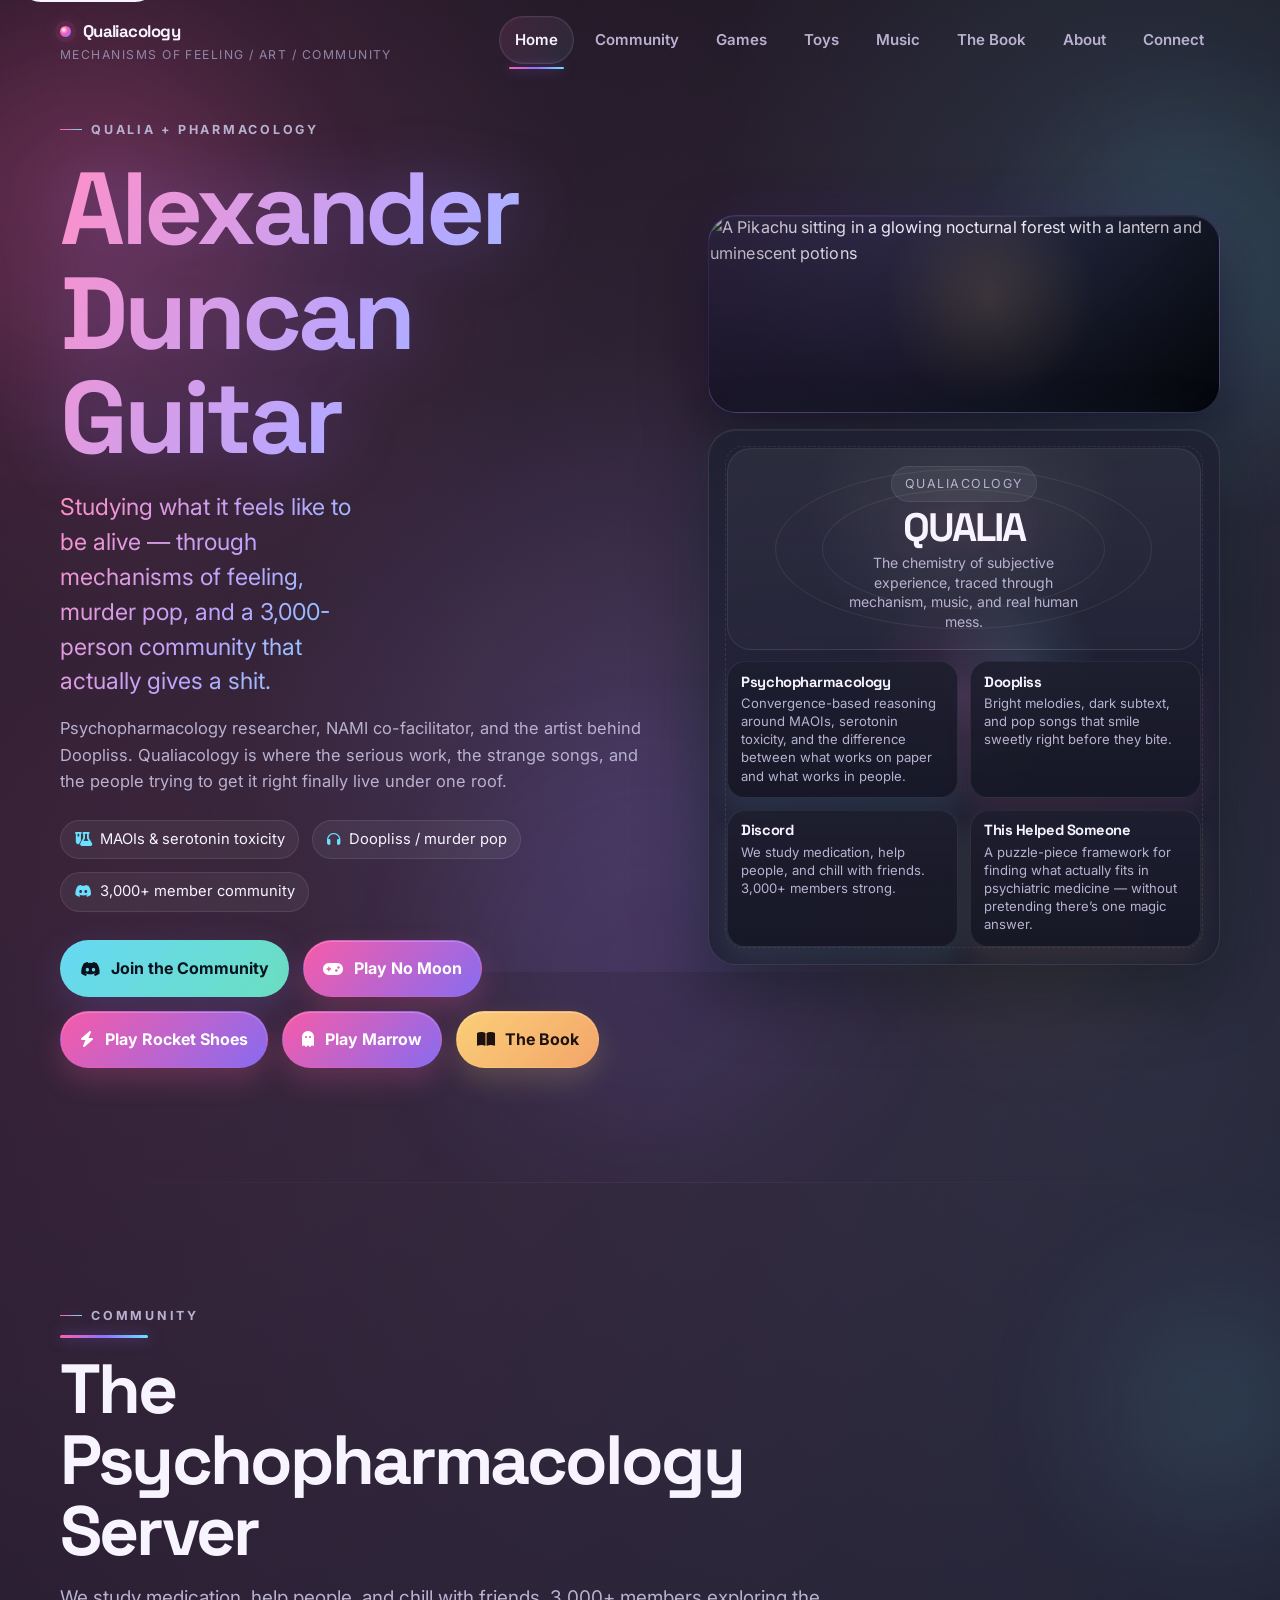
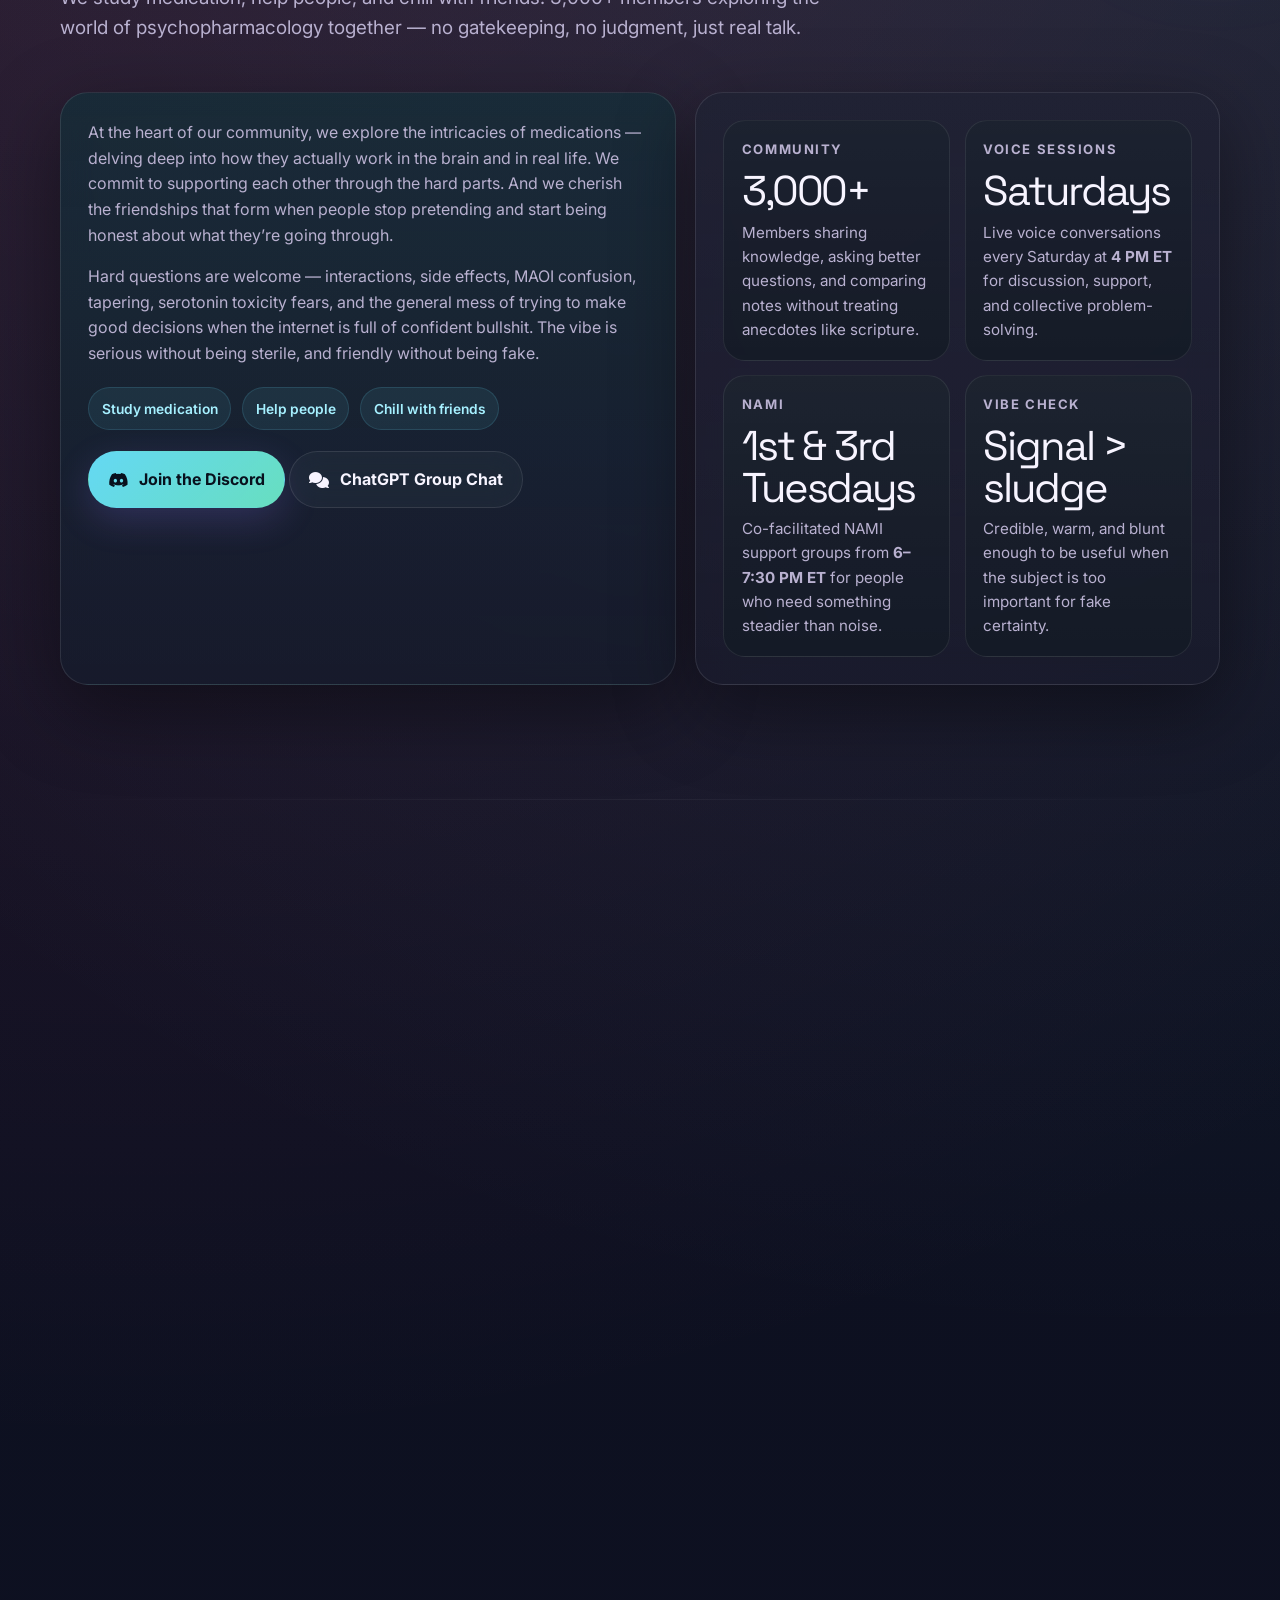
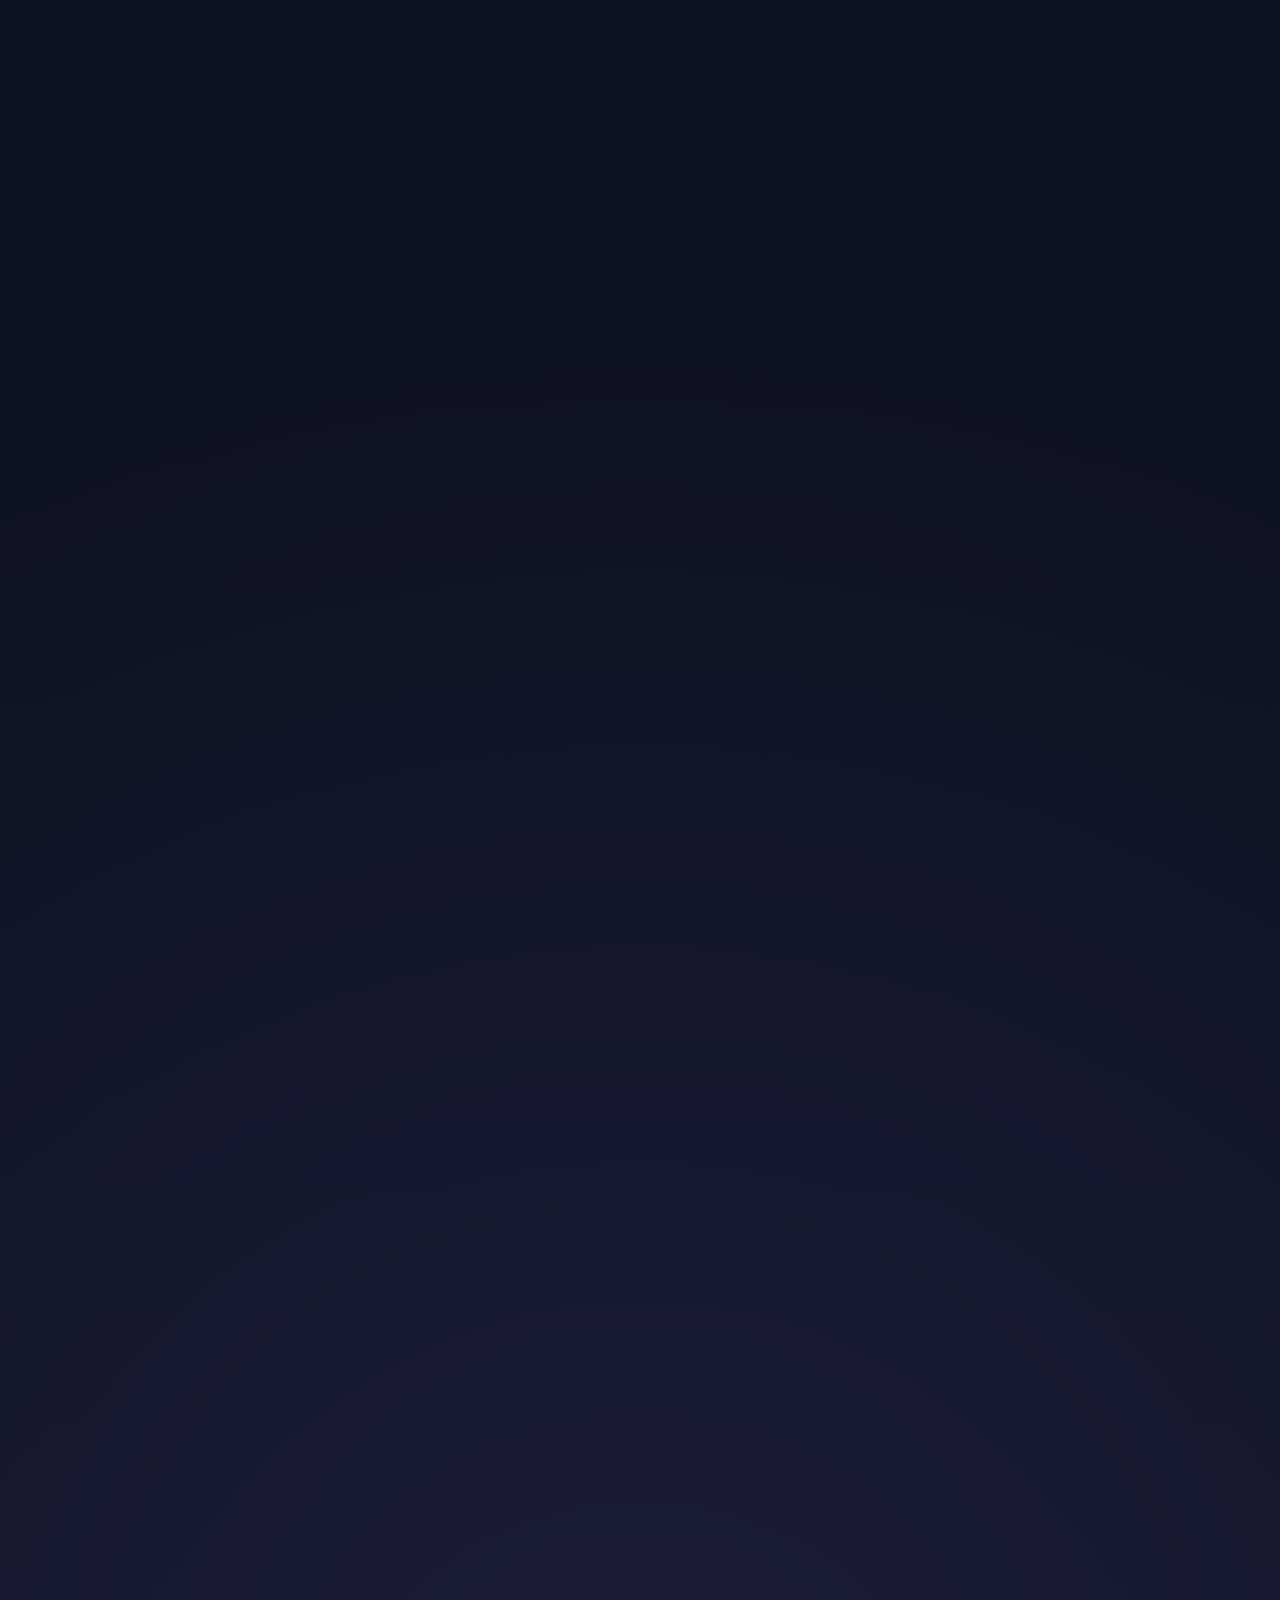
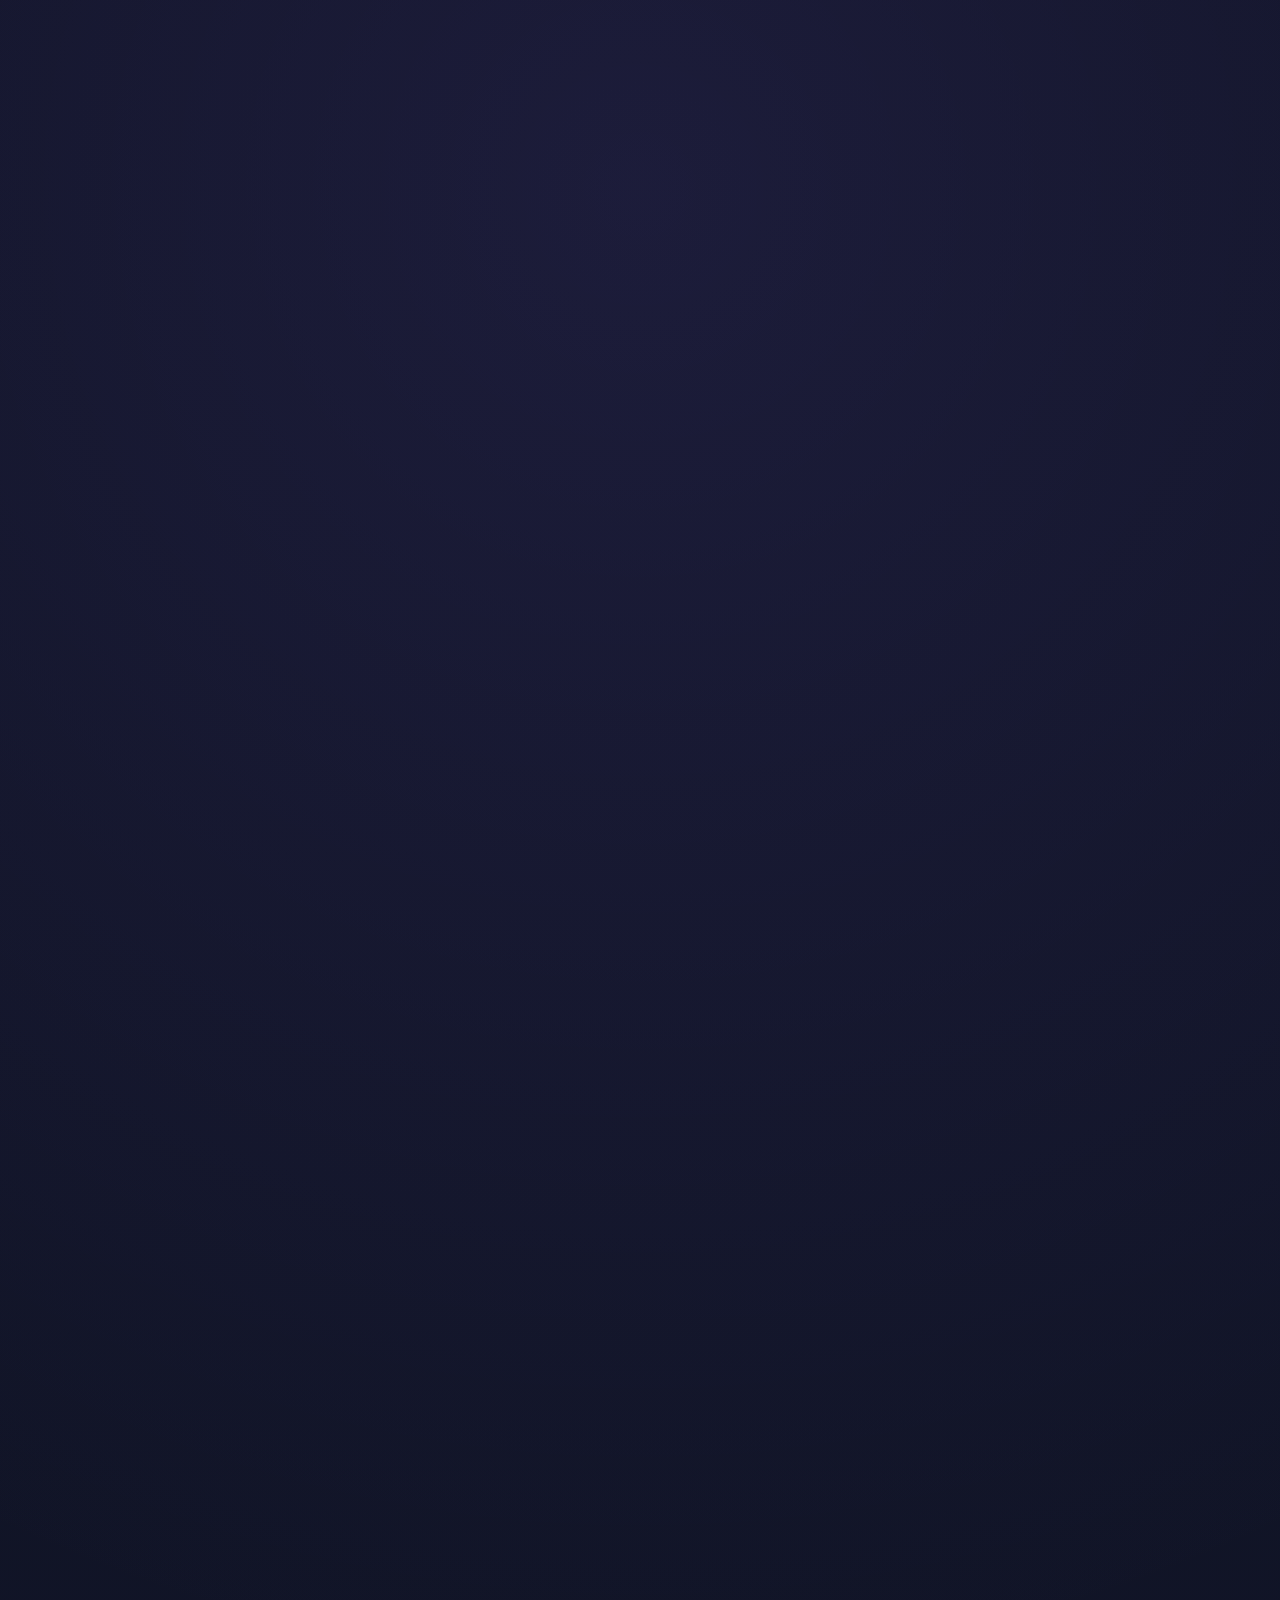
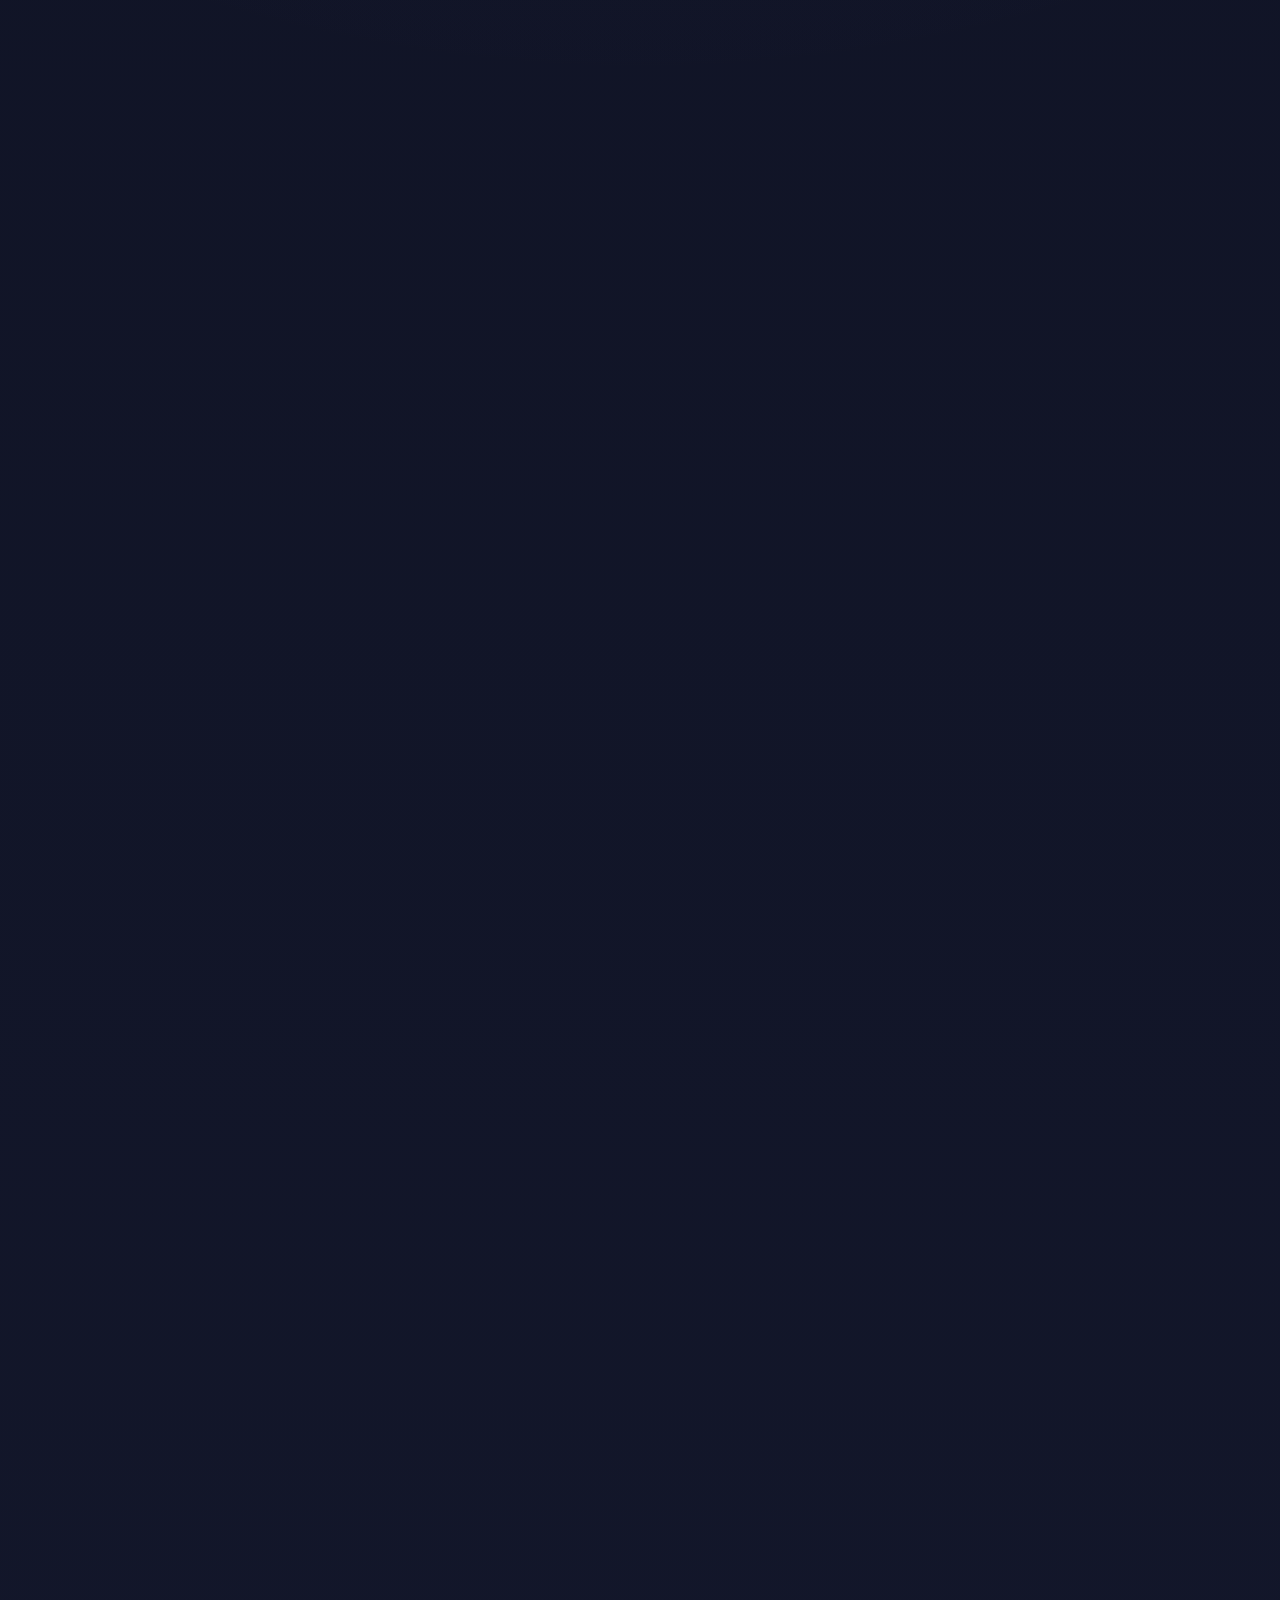
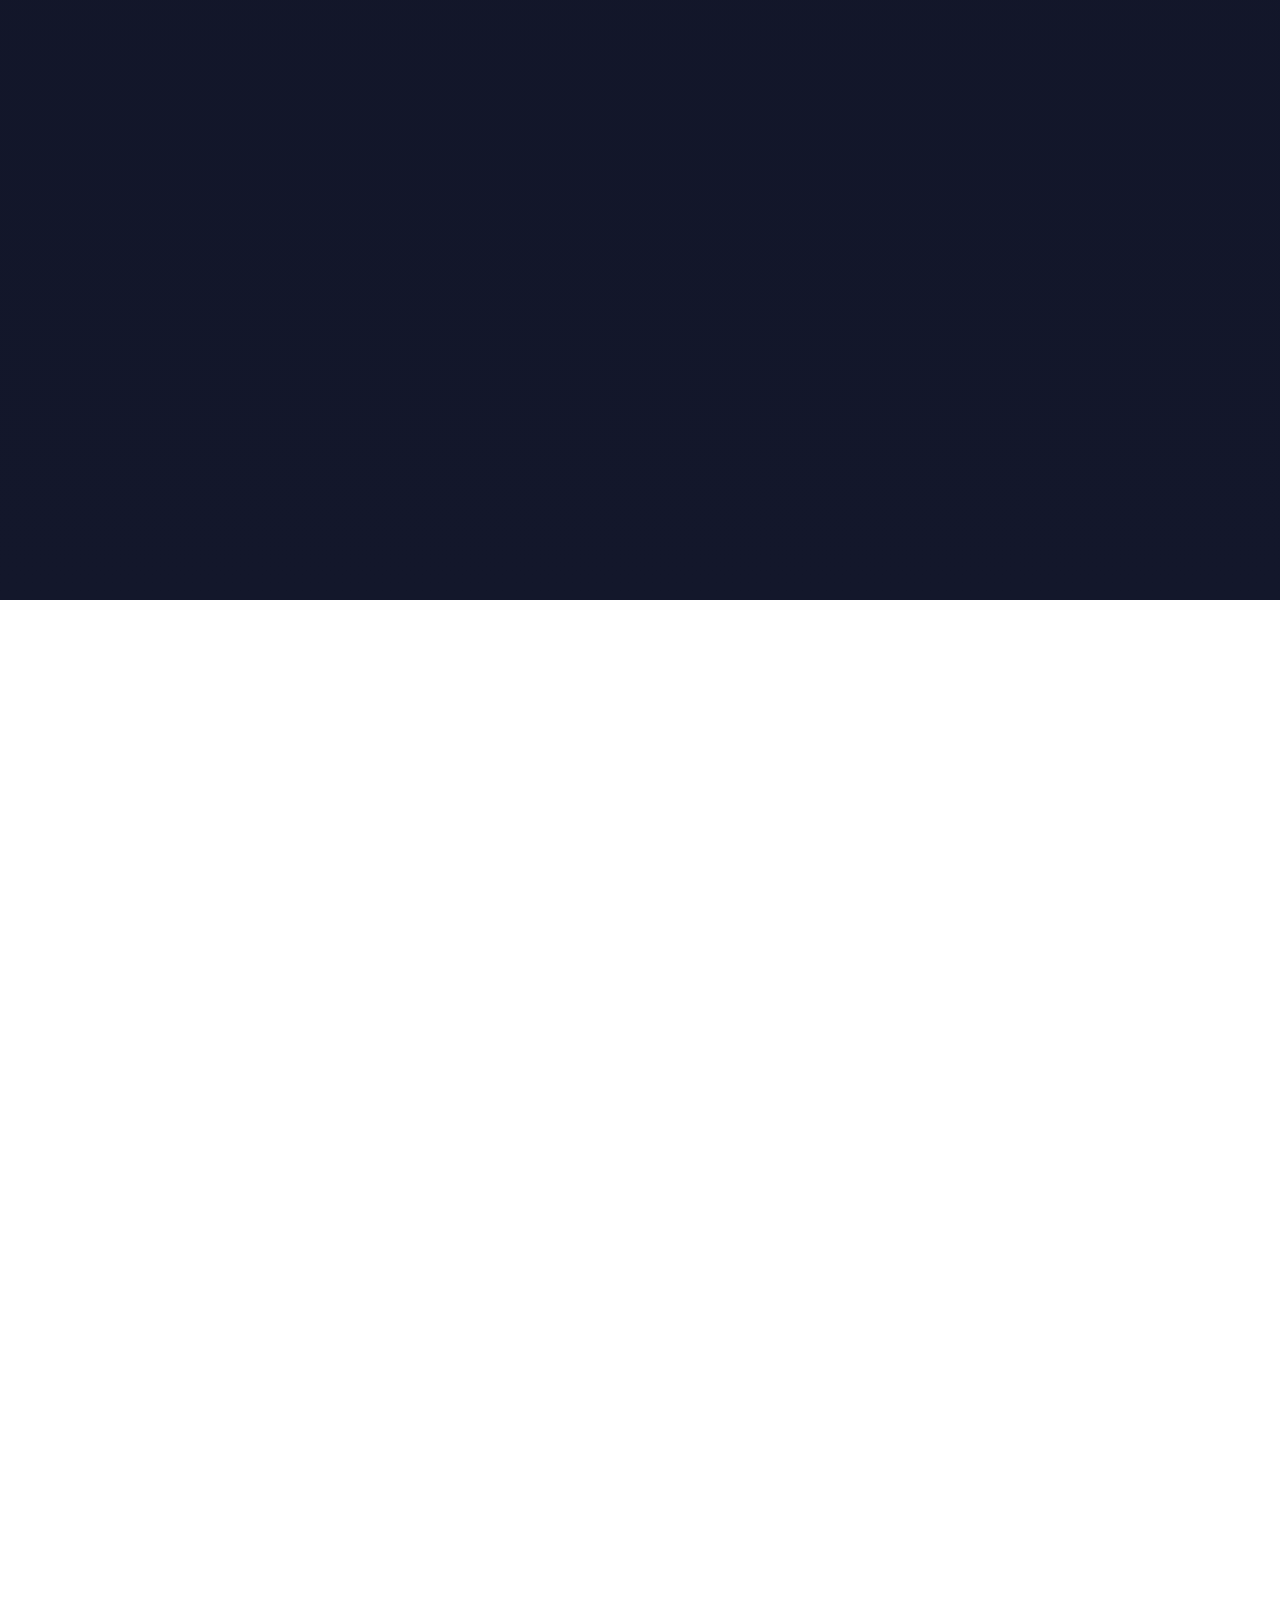
==== site/index.html @ 02e64a26 "Import: extract site and standalone games from uploaded zips - site/         qualiacology static web" ====
<!DOCTYPE html>
<html lang="en">
<head>
  <meta charset="UTF-8" />
  <meta name="viewport" content="width=device-width, initial-scale=1.0" />
  <title>Qualiacology | Alexander Duncan Guitar</title>
  <meta
    name="description"
    content="Qualiacology is Alexander Duncan Guitar's home for psychopharmacology, community, Doopliss music, books, No Moon, Rocket Shoes, Marrow, and other luminous browser toys."
  />
  <meta name="theme-color" content="#0d1020" />
  <meta name="robots" content="index, follow" />

  
  <meta property="og:type" content="website" />
  <meta property="og:title" content="Qualiacology | Alexander Duncan Guitar" />
  <meta property="og:description" content="Psychopharmacology, music, community, books, No Moon, Rocket Shoes, Marrow, and the games hiding underneath the chemistry of being alive." />
  <meta property="og:url" content="https://qualiacology.com/" />
  <meta property="og:image" content="https://qualiacology.com/assets/og/qualiacology-og-v280.png" />
  <meta property="og:image:secure_url" content="https://qualiacology.com/assets/og/qualiacology-og-v280.png" />
  <meta property="og:image:width" content="1200" />
  <meta property="og:image:height" content="630" />
  <meta property="og:image:alt" content="Qualiacology preview image" />
  <meta name="twitter:card" content="summary_large_image" />
  <meta name="twitter:title" content="Qualiacology | Alexander Duncan Guitar" />
  <meta name="twitter:description" content="Psychopharmacology, music, community, books, No Moon, Rocket Shoes, Marrow, and the games hiding underneath the chemistry of being alive." />
  <meta name="twitter:image" content="https://qualiacology.com/assets/og/twitter/qualiacology-twitter-v280.png" />
  <meta name="twitter:image:alt" content="Qualiacology preview image" />
  <link rel="canonical" href="https://qualiacology.com/" />
  <link rel="icon" type="image/svg+xml" href="/assets/favicon.svg" />
  <link rel="apple-touch-icon" href="/assets/icon-192.png" />
  <link rel="manifest" href="/assets/site.webmanifest" />
  <link rel="preconnect" href="https://fonts.googleapis.com" />
  <link rel="preconnect" href="https://fonts.gstatic.com" crossorigin />
  <link
    href="https://fonts.googleapis.com/css2?family=Inter:wght@400;500;600;700;800&family=Space+Grotesk:wght@500;700&display=swap"
    rel="stylesheet"
  />
  <link
    rel="stylesheet"
    href="https://cdnjs.cloudflare.com/ajax/libs/font-awesome/6.5.2/css/all.min.css"
  />

  <style>
    :root {
      --bg-0: #07070d;
      --bg-1: #0d1020;
      --bg-2: #13172b;
      --panel: rgba(17, 20, 39, 0.72);
      --panel-strong: rgba(19, 23, 43, 0.88);
      --panel-warm: rgba(34, 24, 23, 0.84);
      --text: #f7f4ff;
      --muted: #b9b1d0;
      --muted-strong: #8f87a7;
      --line: rgba(255, 255, 255, 0.1);
      --line-strong: rgba(255, 255, 255, 0.16);
      --pink: #ff5ead;
      --pink-soft: #ff8fc8;
      --violet: #8f72ff;
      --violet-soft: #b8a7ff;
      --cyan: #69e2ff;
      --cyan-soft: #a6f0ff;
      --mint: #70f3cf;
      --gold: #ffd27a;
      --gold-soft: #ffe3ae;
      --danger: #ff6d86;
      --shadow: 0 24px 80px rgba(0, 0, 0, 0.42);
      --radius: 28px;
      --radius-sm: 18px;
      --container: 1160px;
      --nav-height: 80px;
      --transition: 220ms ease;
    }

    * {
      box-sizing: border-box;
    }

    html {
      scroll-behavior: smooth;
      scroll-padding-top: 92px;
    }

    body {
      margin: 0;
      font-family: "Inter", system-ui, -apple-system, BlinkMacSystemFont, "Segoe UI", sans-serif;
      color: var(--text);
      background:
        radial-gradient(circle at 10% 10%, rgba(255, 94, 173, 0.18), transparent 28%),
        radial-gradient(circle at 90% 12%, rgba(105, 226, 255, 0.14), transparent 25%),
        radial-gradient(circle at 50% 58%, rgba(143, 114, 255, 0.1), transparent 30%),
        linear-gradient(180deg, var(--bg-0) 0%, var(--bg-1) 32%, var(--bg-2) 100%);
      min-height: 100vh;
      line-height: 1.6;
      overflow-x: hidden;
    }

    body::before {
      content: "";
      position: fixed;
      inset: 0;
      pointer-events: none;
      background-image:
        linear-gradient(rgba(255, 255, 255, 0.028) 1px, transparent 1px),
        linear-gradient(90deg, rgba(255, 255, 255, 0.028) 1px, transparent 1px);
      background-size: 64px 64px;
      mask-image: radial-gradient(circle at center, rgba(0, 0, 0, 0.72), transparent 82%);
      opacity: 0.42;
      z-index: 0;
    }

    body.menu-open {
      overflow: hidden;
    }

    ::selection {
      background: rgba(255, 94, 173, 0.32);
      color: var(--text);
    }

    img {
      display: block;
      max-width: 100%;
    }

    a {
      color: inherit;
      text-decoration: none;
    }

    button,
    input {
      font: inherit;
    }

    input,
    button,
    a {
      -webkit-tap-highlight-color: transparent;
    }

    .sr-only {
      position: absolute;
      width: 1px;
      height: 1px;
      padding: 0;
      margin: -1px;
      overflow: hidden;
      clip: rect(0, 0, 0, 0);
      white-space: nowrap;
      border: 0;
    }

    .skip-link {
      position: absolute;
      left: 1rem;
      top: -3rem;
      background: var(--text);
      color: var(--bg-0);
      padding: 0.75rem 1rem;
      border-radius: 999px;
      z-index: 120;
      transition: top var(--transition);
    }

    .skip-link:focus {
      top: 1rem;
    }

    .page-shell {
      position: relative;
      z-index: 1;
    }

    .container {
      width: min(var(--container), calc(100% - 2rem));
      margin: 0 auto;
    }

    .section {
      position: relative;
      padding: clamp(5rem, 9vw, 7.5rem) 0;
      scroll-margin-top: 90px;
    }

    .section::before {
      content: "";
      position: absolute;
      inset: auto 0 0;
      height: 1px;
      background: linear-gradient(90deg, transparent, rgba(255, 255, 255, 0.08), transparent);
      opacity: 0.65;
    }

    .section-header {
      max-width: 760px;
      margin-bottom: clamp(2rem, 4vw, 3rem);
    }

    .eyebrow {
      display: inline-flex;
      align-items: center;
      gap: 0.55rem;
      margin: 0 0 1rem;
      color: var(--muted);
      letter-spacing: 0.22em;
      text-transform: uppercase;
      font-size: 0.78rem;
      font-weight: 700;
    }

    .eyebrow::before {
      content: "";
      width: 1.4rem;
      height: 1px;
      background: linear-gradient(90deg, var(--pink), var(--cyan));
      box-shadow: 0 0 18px rgba(255, 94, 173, 0.45);
    }

    h1,
    h2,
    h3,
    h4 {
      margin: 0;
      font-family: "Space Grotesk", "Inter", sans-serif;
      line-height: 1.02;
      letter-spacing: -0.04em;
    }

    h1 {
      font-size: clamp(3.25rem, 10vw, 6.4rem);
    }

    h2 {
      font-size: clamp(2.25rem, 6vw, 4.35rem);
      margin-bottom: 1rem;
    }

    h3 {
      font-size: clamp(1.35rem, 3vw, 1.8rem);
    }

    p {
      margin: 0;
      color: var(--muted);
      font-size: 1rem;
    }

    .lead {
      font-size: clamp(1.05rem, 2vw, 1.18rem);
      max-width: 68ch;
    }

    .gradient-text {
      background: linear-gradient(135deg, #fff 0%, var(--pink-soft) 24%, var(--cyan-soft) 62%, #fff 100%);
      -webkit-background-clip: text;
      background-clip: text;
      color: transparent;
    }

    .muted-strong {
      color: var(--muted-strong);
    }

    .button-row {
      display: flex;
      flex-wrap: wrap;
      gap: 0.9rem;
      margin-top: 1.8rem;
    }

    .button,
    .ghost-button,
    .icon-link {
      display: inline-flex;
      align-items: center;
      justify-content: center;
      gap: 0.65rem;
      min-height: 50px;
      padding: 0.9rem 1.2rem;
      border-radius: 999px;
      border: 1px solid transparent;
      font-weight: 700;
      transition:
        transform var(--transition),
        border-color var(--transition),
        background var(--transition),
        color var(--transition),
        box-shadow var(--transition);
      cursor: pointer;
      position: relative;
      overflow: hidden;
    }

    .button {
      background: linear-gradient(135deg, rgba(255, 94, 173, 0.96), rgba(143, 114, 255, 0.92));
      color: #fff;
      box-shadow:
        0 12px 28px rgba(255, 94, 173, 0.22),
        inset 0 1px 0 rgba(255, 255, 255, 0.22);
    }

    .button.cyan {
      background: linear-gradient(135deg, rgba(105, 226, 255, 0.95), rgba(112, 243, 207, 0.9));
      color: #08111d;
      box-shadow:
        0 12px 28px rgba(105, 226, 255, 0.18),
        inset 0 1px 0 rgba(255, 255, 255, 0.3);
    }

    .button.gold {
      background: linear-gradient(135deg, rgba(255, 210, 122, 0.98), rgba(255, 173, 107, 0.94));
      color: #1d120f;
      box-shadow:
        0 12px 28px rgba(255, 210, 122, 0.18),
        inset 0 1px 0 rgba(255, 255, 255, 0.28);
    }

    .ghost-button,
    .icon-link {
      background: rgba(255, 255, 255, 0.03);
      color: var(--text);
      border-color: rgba(255, 255, 255, 0.1);
      backdrop-filter: blur(16px);
    }

    .button:hover,
    .ghost-button:hover,
    .icon-link:hover,
    .button:focus-visible,
    .ghost-button:focus-visible,
    .icon-link:focus-visible {
      transform: translateY(-2px);
      border-color: rgba(255, 255, 255, 0.22);
      box-shadow: 0 16px 34px rgba(0, 0, 0, 0.28);
      outline: none;
    }

    .card {
      background:
        linear-gradient(180deg, rgba(255, 255, 255, 0.05), rgba(255, 255, 255, 0.02)),
        linear-gradient(180deg, rgba(18, 20, 39, 0.85), rgba(18, 20, 39, 0.68));
      border: 1px solid var(--line);
      border-radius: var(--radius);
      box-shadow: var(--shadow);
      backdrop-filter: blur(16px);
    }

    .card.warm {
      background:
        linear-gradient(180deg, rgba(255, 211, 122, 0.08), rgba(255, 255, 255, 0.02)),
        linear-gradient(180deg, rgba(38, 25, 24, 0.92), rgba(28, 20, 22, 0.86));
    }

    .card.cool {
      background:
        linear-gradient(180deg, rgba(105, 226, 255, 0.08), rgba(255, 255, 255, 0.02)),
        linear-gradient(180deg, rgba(16, 27, 38, 0.9), rgba(16, 21, 39, 0.85));
    }

    .chips {
      display: flex;
      flex-wrap: wrap;
      gap: 0.7rem;
      margin-top: 1.25rem;
    }

    .chip {
      display: inline-flex;
      align-items: center;
      gap: 0.5rem;
      padding: 0.62rem 0.85rem;
      border-radius: 999px;
      background: rgba(255, 255, 255, 0.045);
      border: 1px solid rgba(255, 255, 255, 0.09);
      color: var(--text);
      font-size: 0.92rem;
      line-height: 1.2;
      white-space: nowrap;
    }

    .chip i {
      font-size: 0.85rem;
      color: var(--cyan);
    }

    .badge {
      display: inline-flex;
      align-items: center;
      gap: 0.55rem;
      padding: 0.55rem 0.9rem;
      border-radius: 999px;
      border: 1px solid rgba(255, 210, 122, 0.22);
      background: rgba(255, 210, 122, 0.08);
      color: var(--gold-soft);
      font-size: 0.82rem;
      font-weight: 700;
      letter-spacing: 0.08em;
      text-transform: uppercase;
      transition: background 0.18s ease, border-color 0.18s ease, transform 0.18s ease;
    }

    a.badge:hover,
    a.badge:focus-visible {
      background: rgba(255, 210, 122, 0.14);
      border-color: rgba(255, 210, 122, 0.42);
      transform: translateY(-1px);
      outline: none;
    }

    .section-glow {
      position: absolute;
      pointer-events: none;
      border-radius: 999px;
      filter: blur(80px);
      opacity: 0.28;
      z-index: -1;
    }

    .section-glow.pink {
      background: rgba(255, 94, 173, 0.42);
    }

    .section-glow.cyan {
      background: rgba(105, 226, 255, 0.34);
    }

    .section-glow.gold {
      background: rgba(255, 210, 122, 0.28);
    }

    .section-glow.violet {
      background: rgba(143, 114, 255, 0.32);
    }

    .scroll-progress {
      position: fixed;
      top: 0;
      left: 0;
      height: 3px;
      width: 0;
      z-index: 130;
      background: linear-gradient(90deg, var(--pink), var(--cyan), var(--gold));
      box-shadow: 0 0 16px rgba(255, 94, 173, 0.65);
      transform-origin: left center;
    }

    .site-nav {
      position: fixed;
      top: 0;
      inset-inline: 0;
      z-index: 110;
      transition:
        background var(--transition),
        border-color var(--transition),
        box-shadow var(--transition),
        transform var(--transition);
      border-bottom: 1px solid transparent;
    }

    .site-nav.scrolled {
      background: rgba(8, 9, 17, 0.75);
      backdrop-filter: blur(16px);
      border-color: rgba(255, 255, 255, 0.08);
      box-shadow: 0 12px 28px rgba(0, 0, 0, 0.18);
    }

    .nav-inner {
      min-height: var(--nav-height);
      display: flex;
      align-items: center;
      justify-content: space-between;
      gap: 1rem;
    }

    .brand {
      display: inline-flex;
      flex-direction: column;
      gap: 0.15rem;
      min-width: 0;
    }

    .brand-mark {
      display: inline-flex;
      align-items: center;
      gap: 0.72rem;
      font-family: "Space Grotesk", sans-serif;
      font-size: 1.05rem;
      font-weight: 700;
      letter-spacing: -0.03em;
    }

    .brand-mark::before {
      content: "";
      width: 11px;
      height: 11px;
      border-radius: 50%;
      background: radial-gradient(circle at 35% 35%, #fff, var(--pink) 36%, var(--violet) 76%);
      box-shadow:
        0 0 0 5px rgba(255, 94, 173, 0.08),
        0 0 18px rgba(255, 94, 173, 0.4);
      flex-shrink: 0;
    }

    .brand-sub {
      color: var(--muted-strong);
      font-size: 0.76rem;
      letter-spacing: 0.12em;
      text-transform: uppercase;
      max-width: 100%;
      line-height: 1.25;
      overflow-wrap: anywhere;
    }

    @media (max-width: 420px) {
      .brand-sub {
        font-size: 0.66rem;
        letter-spacing: 0.075em;
      }
    }

    @media (max-width: 360px) {
      .brand-sub {
        font-size: 0.61rem;
      }
    }

    .nav-controls {
      display: flex;
      align-items: center;
      gap: 1rem;
    }

    .menu-toggle {
      width: 46px;
      height: 46px;
      border-radius: 14px;
      border: 1px solid rgba(255, 255, 255, 0.1);
      background: rgba(255, 255, 255, 0.04);
      color: var(--text);
      display: inline-flex;
      align-items: center;
      justify-content: center;
      cursor: pointer;
      position: relative;
      z-index: 115;
    }

    .menu-toggle span {
      display: block;
      position: absolute;
      width: 20px;
      height: 2px;
      background: currentColor;
      border-radius: 999px;
      transition: transform var(--transition), opacity var(--transition), top var(--transition);
    }

    .menu-toggle span:nth-child(1) { top: 16px; }
    .menu-toggle span:nth-child(2) { top: 22px; }
    .menu-toggle span:nth-child(3) { top: 28px; }

    .menu-toggle[aria-expanded="true"] span:nth-child(1) {
      top: 22px;
      transform: rotate(45deg);
    }

    .menu-toggle[aria-expanded="true"] span:nth-child(2) {
      opacity: 0;
    }

    .menu-toggle[aria-expanded="true"] span:nth-child(3) {
      top: 22px;
      transform: rotate(-45deg);
    }

    .nav-menu {
      position: fixed;
      top: calc(var(--nav-height) - 2px);
      left: 1rem;
      right: 1rem;
      padding: 1rem;
      border-radius: 24px;
      background:
        linear-gradient(180deg, rgba(255, 255, 255, 0.06), rgba(255, 255, 255, 0.02)),
        rgba(10, 12, 24, 0.95);
      border: 1px solid rgba(255, 255, 255, 0.08);
      box-shadow: 0 20px 48px rgba(0, 0, 0, 0.35);
      backdrop-filter: blur(18px);
      transform: translateY(-10px);
      opacity: 0;
      visibility: hidden;
      transition:
        opacity var(--transition),
        transform var(--transition),
        visibility var(--transition);
      display: grid;
      gap: 0.5rem;
    }

    .nav-menu.open {
      opacity: 1;
      visibility: visible;
      transform: translateY(0);
    }

    .nav-link {
      display: inline-flex;
      align-items: center;
      justify-content: space-between;
      gap: 0.75rem;
      padding: 0.95rem 1rem;
      border-radius: 16px;
      color: var(--muted);
      font-weight: 600;
      border: 1px solid transparent;
      transition:
        color var(--transition),
        border-color var(--transition),
        background var(--transition);
    }

    .nav-link:hover,
    .nav-link:focus-visible {
      color: var(--text);
      background: rgba(255, 255, 255, 0.04);
      border-color: rgba(255, 255, 255, 0.08);
      outline: none;
    }

    .nav-link.active {
      color: var(--text);
      background: linear-gradient(135deg, rgba(255, 94, 173, 0.12), rgba(105, 226, 255, 0.08));
      border-color: rgba(255, 255, 255, 0.1);
      box-shadow: inset 0 0 0 1px rgba(255, 255, 255, 0.03);
    }

    .desktop-nav {
      display: none;
    }

    .hero {
      min-height: 100svh;
      display: flex;
      align-items: center;
      padding-top: calc(var(--nav-height) + 2rem);
      overflow: clip;
    }

    .hero-visuals {
      position: absolute;
      inset: 0;
      pointer-events: none;
      z-index: -1;
    }

    .orb {
      position: absolute;
      border-radius: 50%;
      filter: blur(70px);
      opacity: 0.46;
      animation: drift 18s ease-in-out infinite alternate;
    }

    .orb.a {
      width: 23rem;
      height: 23rem;
      background: rgba(255, 94, 173, 0.32);
      top: 3%;
      left: -8%;
    }

    .orb.b {
      width: 18rem;
      height: 18rem;
      background: rgba(105, 226, 255, 0.24);
      top: 12%;
      right: -5%;
      animation-duration: 24s;
    }

    .orb.c {
      width: 24rem;
      height: 24rem;
      background: rgba(143, 114, 255, 0.24);
      bottom: 2%;
      left: 36%;
      animation-duration: 20s;
    }

    .orb.d {
      width: 15rem;
      height: 15rem;
      background: rgba(255, 210, 122, 0.2);
      bottom: 15%;
      right: 10%;
      animation-duration: 16s;
    }

    .hero-grid {
      display: grid;
      gap: 2.5rem;
      align-items: center;
    }

    .hero-copy {
      position: relative;
      z-index: 2;
    }

    .hero-copy .eyebrow {
      margin-bottom: 1.1rem;
    }

    .hero-title {
      max-width: 10ch;
    }

    .hero-tagline {
      margin-top: 1.25rem;
      font-size: clamp(1.15rem, 2.5vw, 1.45rem);
      line-height: 1.5;
      max-width: 22ch;
    }

    .hero-subtext {
      margin-top: 1rem;
      max-width: 63ch;
      font-size: 1.03rem;
    }

    .hero-meta {
      display: flex;
      flex-wrap: wrap;
      gap: 0.75rem;
      margin-top: 1.6rem;
    }

    .hero-meta .chip {
      background: rgba(255, 255, 255, 0.055);
    }

    .hero-art {
      position: relative;
      align-self: center;
      display: grid;
      gap: 1rem;
    }

    .hero-pikachu-card {
      position: relative;
      margin: 0;
      overflow: hidden;
      width: 100%;
      height: clamp(13rem, 27vw, 19rem);
      border-radius: var(--radius);
      border: 1px solid rgba(176, 130, 255, 0.20);
      background:
        radial-gradient(circle at 55% 42%, rgba(255, 210, 122, 0.16), transparent 35%),
        linear-gradient(135deg, rgba(143, 114, 255, 0.16), rgba(5, 7, 16, 0.92));
      box-shadow:
        0 24px 60px rgba(0, 0, 0, 0.50),
        inset 0 1px 0 rgba(255, 255, 255, 0.06),
        0 0 50px rgba(120, 74, 210, 0.16);
    }

    .hero-pikachu-card::after {
      content: "";
      position: absolute;
      inset: 0;
      pointer-events: none;
      background:
        linear-gradient(180deg, rgba(5, 7, 16, 0.02), rgba(5, 7, 16, 0.34)),
        radial-gradient(circle at 50% 42%, transparent 35%, rgba(0, 0, 0, 0.26) 100%);
      mix-blend-mode: multiply;
    }

    .hero-pikachu {
      display: block;
      width: 100%;
      height: 100%;
      object-fit: cover;
      object-position: center 54%;
      transform: scale(1.012);
    }

    .qualia-map {
      padding: clamp(1.2rem, 2.4vw, 1.7rem);
      position: relative;
      overflow: hidden;
      min-height: 25rem;
      border-color: rgba(255, 255, 255, 0.10);
      box-shadow:
        0 24px 70px rgba(0, 0, 0, 0.42),
        inset 0 1px 0 rgba(255, 255, 255, 0.06),
        0 0 70px rgba(105, 226, 255, 0.08);
    }

    .qualia-map::before {
      content: "";
      position: absolute;
      inset: 0;
      background:
        radial-gradient(circle at 50% 50%, rgba(255, 94, 173, 0.12), transparent 28%),
        radial-gradient(circle at 60% 45%, rgba(105, 226, 255, 0.12), transparent 20%);
      pointer-events: none;
    }

    .qualia-map::after {
      content: "";
      position: absolute;
      inset: 1rem;
      border-radius: calc(var(--radius) - 10px);
      border: 1px dashed rgba(255, 255, 255, 0.08);
      pointer-events: none;
    }

    .map-grid {
      display: grid;
      gap: 1rem;
      position: relative;
      z-index: 1;
    }

    .map-center {
      position: relative;
      padding: 1.35rem;
      min-height: 11rem;
      border-radius: 24px;
      border: 1px solid rgba(255, 255, 255, 0.08);
      background:
        radial-gradient(circle at 50% 35%, rgba(255, 255, 255, 0.08), transparent 58%),
        linear-gradient(180deg, rgba(255, 255, 255, 0.05), rgba(255, 255, 255, 0.02));
      display: flex;
      align-items: center;
      justify-content: center;
      text-align: center;
      overflow: hidden;
    }

    .map-center::before,
    .map-center::after {
      content: "";
      position: absolute;
      border-radius: 50%;
      border: 1px solid rgba(255, 255, 255, 0.08);
      inset: 20%;
      animation: pulse 3.8s ease-in-out infinite;
    }

    .map-center::after {
      inset: 10%;
      animation-delay: 0.9s;
    }

    .map-core {
      display: grid;
      gap: 0.45rem;
      max-width: 16rem;
      position: relative;
      z-index: 1;
    }

    .map-core .mini {
      display: inline-flex;
      justify-content: center;
      gap: 0.45rem;
      margin-inline: auto;
      padding: 0.45rem 0.8rem;
      border-radius: 999px;
      background: rgba(255, 255, 255, 0.06);
      color: var(--muted);
      font-size: 0.78rem;
      letter-spacing: 0.12em;
      text-transform: uppercase;
      border: 1px solid rgba(255, 255, 255, 0.08);
    }

    .map-core strong {
      font-size: clamp(2.1rem, 5vw, 3rem);
      line-height: 1;
      font-family: "Space Grotesk", sans-serif;
      letter-spacing: -0.06em;
      color: var(--text);
      text-shadow: 0 0 34px rgba(255, 94, 173, 0.16);
    }

    .map-core p {
      color: var(--muted);
      font-size: 0.98rem;
    }

    .map-node {
      padding: 1rem 1.05rem;
      border-radius: 22px;
      border: 1px solid rgba(255, 255, 255, 0.08);
      background:
        linear-gradient(180deg, rgba(255, 255, 255, 0.05), rgba(255, 255, 255, 0.02)),
        rgba(16, 18, 34, 0.88);
      box-shadow: 0 12px 28px rgba(0, 0, 0, 0.2);
    }

    .map-node h3 {
      font-size: 1rem;
      margin-bottom: 0.45rem;
      letter-spacing: -0.03em;
    }

    .map-node p {
      font-size: 0.94rem;
      line-height: 1.55;
    }

    .map-node.science {
      box-shadow: 0 14px 26px rgba(105, 226, 255, 0.08);
    }

    .map-node.music {
      box-shadow: 0 14px 26px rgba(255, 94, 173, 0.08);
    }

    .map-node.community {
      box-shadow: 0 14px 26px rgba(112, 243, 207, 0.08);
    }

    .map-node.book {
      box-shadow: 0 14px 26px rgba(255, 210, 122, 0.08);
    }

    .map-line {
      display: none;
    }

    .music-intro {
      padding: clamp(1.25rem, 3vw, 1.75rem);
      margin-bottom: 1.2rem;
      position: relative;
      overflow: hidden;
    }

    .music-intro::after {
      content: "";
      position: absolute;
      inset: auto -10% -55% auto;
      width: 12rem;
      height: 12rem;
      border-radius: 50%;
      background: radial-gradient(circle, rgba(255, 94, 173, 0.18), transparent 68%);
      pointer-events: none;
    }

    .music-links {
      display: flex;
      flex-wrap: wrap;
      gap: 0.8rem;
      margin-top: 1.3rem;
    }

    .album-grid {
      display: grid;
      gap: 1.2rem;
      margin-top: 1.6rem;
    }

    .album-card {
      overflow: hidden;
      transition:
        transform var(--transition),
        border-color var(--transition),
        box-shadow var(--transition);
    }

    .album-card:hover,
    .album-card:focus-within {
      transform: translateY(-4px);
      border-color: rgba(255, 255, 255, 0.14);
      box-shadow: 0 20px 40px rgba(0, 0, 0, 0.26);
    }

    .album-cover {
      position: relative;
      aspect-ratio: 1 / 1;
      padding: 1.25rem;
      display: flex;
      flex-direction: column;
      justify-content: space-between;
      overflow: hidden;
      border-bottom: 1px solid rgba(255, 255, 255, 0.08);
    }

    .album-cover::before,
    .album-cover::after {
      content: "";
      position: absolute;
      border-radius: 50%;
      pointer-events: none;
    }

    .album-cover::before {
      width: 14rem;
      height: 14rem;
      top: -28%;
      right: -28%;
      border: 1px solid rgba(255, 255, 255, 0.2);
      opacity: 0.4;
    }

    .album-cover::after {
      width: 7rem;
      height: 7rem;
      bottom: 8%;
      left: 10%;
      background: radial-gradient(circle, rgba(255, 255, 255, 0.22), transparent 70%);
      filter: blur(6px);
      opacity: 0.9;
    }

    .cover-1 {
      background:
        linear-gradient(140deg, rgba(255, 94, 173, 0.92), rgba(143, 114, 255, 0.76)),
        linear-gradient(180deg, rgba(17, 20, 39, 0.2), rgba(17, 20, 39, 0.35));
    }

    .cover-2 {
      background:
        linear-gradient(145deg, rgba(255, 120, 137, 0.88), rgba(255, 210, 122, 0.75)),
        linear-gradient(180deg, rgba(17, 20, 39, 0.18), rgba(17, 20, 39, 0.36));
    }

    .cover-3 {
      background:
        linear-gradient(140deg, rgba(105, 226, 255, 0.9), rgba(143, 114, 255, 0.82)),
        linear-gradient(180deg, rgba(17, 20, 39, 0.18), rgba(17, 20, 39, 0.38));
    }


    .cover-4 {
      background:
        linear-gradient(140deg, rgba(255, 94, 173, 0.85), rgba(255, 120, 137, 0.78)),
        linear-gradient(180deg, rgba(17, 20, 39, 0.2), rgba(17, 20, 39, 0.35));
    }

    .album-embed {
      position: relative;
      width: 100%;
      aspect-ratio: 16 / 9;
      border-bottom: 1px solid rgba(255,255,255,0.08);
      overflow: hidden;
    }

    .album-embed iframe {
      position: absolute;
      inset: 0;
      width: 100%;
      height: 100%;
      border: none;
    }

    .album-suno-link {
      display: flex;
      align-items: center;
      justify-content: center;
      gap: 0.6rem;
      padding: 0.7rem 1rem;
      margin-top: 1rem;
      border-radius: 999px;
      background: rgba(255,255,255,0.05);
      border: 1px solid rgba(255,255,255,0.1);
      color: var(--text);
      font-weight: 600;
      font-size: 0.9rem;
      transition: background 0.2s, border-color 0.2s;
    }

    .album-suno-link:hover {
      background: rgba(255,255,255,0.1);
      border-color: rgba(255,255,255,0.2);
      text-decoration: none;
    }

    .cover-5 {
      background:
        linear-gradient(140deg, rgba(255, 109, 134, 0.88), rgba(255, 94, 173, 0.8)),
        linear-gradient(180deg, rgba(17, 20, 39, 0.2), rgba(17, 20, 39, 0.35));
    }

    .cover-top {
      position: relative;
      z-index: 1;
      font-size: 0.82rem;
      letter-spacing: 0.14em;
      text-transform: uppercase;
      color: rgba(255, 255, 255, 0.86);
      font-weight: 700;
    }

    .cover-title {
      position: relative;
      z-index: 1;
      font-family: "Space Grotesk", sans-serif;
      font-size: clamp(1.55rem, 3vw, 2rem);
      line-height: 0.96;
      max-width: 8ch;
      color: #fff;
      text-shadow: 0 10px 25px rgba(0, 0, 0, 0.18);
    }

    .cover-note {
      position: relative;
      z-index: 1;
      font-size: 0.9rem;
      color: rgba(255, 255, 255, 0.9);
      max-width: 16ch;
    }

    .album-body {
      padding: 1.2rem;
    }

    .album-body p {
      margin-top: 0.75rem;
      font-size: 0.97rem;
    }

    .album-tags {
      display: flex;
      flex-wrap: wrap;
      gap: 0.55rem;
      margin-top: 1rem;
    }

    .album-tags span {
      display: inline-flex;
      align-items: center;
      padding: 0.45rem 0.7rem;
      border-radius: 999px;
      background: rgba(255, 255, 255, 0.045);
      border: 1px solid rgba(255, 255, 255, 0.08);
      color: var(--text);
      font-size: 0.82rem;
    }

    .book-layout,
    .community-layout,
    .about-layout,
    .connect-layout {
      display: grid;
      gap: 1.2rem;
    }

    .book-card {
      padding: clamp(1.35rem, 3vw, 1.85rem);
      position: relative;
      overflow: hidden;
    }

    .book-card::after {
      content: "";
      position: absolute;
      right: -3rem;
      top: -3rem;
      width: 14rem;
      height: 14rem;
      border-radius: 26px;
      background:
        radial-gradient(circle at 40% 40%, rgba(255, 210, 122, 0.2), transparent 60%),
        linear-gradient(135deg, rgba(255, 210, 122, 0.07), rgba(255, 255, 255, 0));
      transform: rotate(22deg);
      pointer-events: none;
    }

    .book-title {
      margin-top: 1rem;
      max-width: 10ch;
    }

    .book-subtitle {
      margin-top: 0.65rem;
      color: var(--gold-soft);
      font-size: 1rem;
      font-weight: 600;
    }

    .book-copy {
      margin-top: 1rem;
      max-width: 62ch;
      color: #e4dcc7;
    }

    .book-pillars {
      display: grid;
      gap: 0.75rem;
      margin-top: 1.4rem;
    }

    .pillar {
      display: flex;
      gap: 0.85rem;
      align-items: flex-start;
      padding: 0.95rem 1rem;
      border-radius: 18px;
      background: rgba(255, 255, 255, 0.045);
      border: 1px solid rgba(255, 255, 255, 0.08);
    }

    .pillar i {
      margin-top: 0.1rem;
      color: var(--gold);
    }

    .pillar strong {
      display: block;
      color: var(--text);
      font-size: 0.96rem;
      margin-bottom: 0.1rem;
    }

    .pillar span {
      color: #d7d0bc;
      font-size: 0.92rem;
      line-height: 1.5;
    }

    .signup-card {
      padding: clamp(1.35rem, 3vw, 1.6rem);
      position: relative;
      overflow: hidden;
    }

    .signup-card h3 {
      margin-bottom: 0.7rem;
    }

    .email-form {
      display: grid;
      gap: 0.8rem;
      margin-top: 1.25rem;
    }

    .email-form input {
      width: 100%;
      min-height: 54px;
      border-radius: 16px;
      border: 1px solid rgba(255, 255, 255, 0.1);
      background: rgba(255, 255, 255, 0.045);
      color: var(--text);
      padding: 0 1rem;
      outline: none;
      transition:
        border-color var(--transition),
        background var(--transition),
        box-shadow var(--transition);
    }

    .email-form input::placeholder {
      color: var(--muted-strong);
    }

    .email-form input:focus {
      border-color: rgba(255, 210, 122, 0.36);
      box-shadow: 0 0 0 4px rgba(255, 210, 122, 0.09);
      background: rgba(255, 255, 255, 0.065);
    }

    .form-note {
      margin-top: 0.8rem;
      font-size: 0.9rem;
      color: var(--muted-strong);
    }

    .community-copy,
    .community-stats,
    .about-copy,
    .about-visual,
    .connect-copy,
    .social-grid-wrap {
      padding: clamp(1.25rem, 3vw, 1.7rem);
    }

    .community-copy p + p {
      margin-top: 1rem;
    }

    .principles {
      display: flex;
      flex-wrap: wrap;
      gap: 0.7rem;
      margin-top: 1.3rem;
    }

    .principles span {
      display: inline-flex;
      align-items: center;
      padding: 0.58rem 0.78rem;
      border-radius: 999px;
      background: rgba(105, 226, 255, 0.08);
      border: 1px solid rgba(105, 226, 255, 0.14);
      color: var(--cyan-soft);
      font-size: 0.86rem;
      font-weight: 600;
    }

    .community-cta {
      margin-top: 1.35rem;
    }

    .stats-grid {
      display: grid;
      gap: 0.9rem;
    }

    .stat-card {
      padding: 1.1rem;
      border-radius: 22px;
      border: 1px solid rgba(255, 255, 255, 0.08);
      background:
        linear-gradient(180deg, rgba(255, 255, 255, 0.055), rgba(255, 255, 255, 0.02)),
        rgba(15, 21, 34, 0.86);
      min-height: 100%;
    }

    .stat-label {
      color: var(--muted);
      font-size: 0.82rem;
      letter-spacing: 0.12em;
      text-transform: uppercase;
      margin-bottom: 0.65rem;
      font-weight: 700;
    }

    .stat-value {
      font-family: "Space Grotesk", sans-serif;
      font-size: clamp(1.6rem, 4vw, 2.6rem);
      letter-spacing: -0.05em;
      line-height: 1;
      margin-bottom: 0.55rem;
      color: var(--text);
    }

    .stat-card p {
      font-size: 0.95rem;
      color: var(--muted);
    }

    .about-visual {
      position: relative;
      overflow: hidden;
    }

    .portrait-shell {
      position: relative;
      border-radius: 24px;
      overflow: hidden;
      border: 1px solid rgba(255, 255, 255, 0.09);
      min-height: 420px;
      background:
        radial-gradient(circle at 30% 25%, rgba(255, 94, 173, 0.18), transparent 28%),
        radial-gradient(circle at 70% 30%, rgba(105, 226, 255, 0.15), transparent 30%),
        linear-gradient(180deg, rgba(13, 16, 32, 0.9), rgba(19, 23, 43, 0.95));
      box-shadow: inset 0 0 0 1px rgba(255, 255, 255, 0.03);
    }

    .portrait-shell img {
      width: 100%;
      height: 100%;
      object-fit: cover;
      min-height: 420px;
    }

    .portrait-fallback {
      position: absolute;
      inset: 0;
      display: none;
      align-items: flex-end;
      padding: 1.4rem;
      background:
        linear-gradient(180deg, rgba(0, 0, 0, 0.02), rgba(4, 5, 10, 0.55)),
        radial-gradient(circle at 75% 20%, rgba(255, 94, 173, 0.14), transparent 25%),
        radial-gradient(circle at 20% 25%, rgba(105, 226, 255, 0.14), transparent 30%);
    }

    .portrait-fallback.active {
      display: flex;
    }

    .portrait-fallback-inner {
      width: 100%;
      border-radius: 22px;
      padding: 1.2rem;
      background: rgba(10, 12, 24, 0.55);
      border: 1px solid rgba(255, 255, 255, 0.08);
      backdrop-filter: blur(12px);
    }

    .portrait-fallback strong {
      display: block;
      font-family: "Space Grotesk", sans-serif;
      font-size: clamp(2rem, 7vw, 3rem);
      line-height: 0.95;
      letter-spacing: -0.06em;
      margin-bottom: 0.65rem;
    }

    .portrait-fallback span {
      display: block;
      color: var(--muted);
      max-width: 22ch;
      font-size: 0.95rem;
    }

    .about-copy p + p {
      margin-top: 1rem;
    }

    .about-copy .quote {
      margin-top: 1.4rem;
      padding: 1rem 1.1rem;
      border-radius: 18px;
      background: rgba(255, 255, 255, 0.045);
      border: 1px solid rgba(255, 255, 255, 0.08);
      color: var(--text);
      font-size: 1.02rem;
      font-weight: 600;
    }

    .about-copy .chips {
      margin-top: 1.35rem;
    }

    .connect-copy p + p {
      margin-top: 0.9rem;
    }

    .social-grid {
      display: grid;
      gap: 0.85rem;
      margin-top: 1.1rem;
    }

    .social-link {
      display: flex;
      align-items: center;
      justify-content: space-between;
      gap: 1rem;
      min-height: 62px;
      padding: 1rem 1rem;
      border-radius: 18px;
      background: rgba(255, 255, 255, 0.04);
      border: 1px solid rgba(255, 255, 255, 0.08);
      transition:
        transform var(--transition),
        background var(--transition),
        border-color var(--transition),
        box-shadow var(--transition);
    }

    .social-link:hover,
    .social-link:focus-visible {
      transform: translateY(-2px);
      background: rgba(255, 255, 255, 0.065);
      border-color: rgba(255, 255, 255, 0.14);
      box-shadow: 0 14px 28px rgba(0, 0, 0, 0.18);
      outline: none;
    }

    .social-link .label {
      display: flex;
      align-items: center;
      gap: 0.9rem;
      min-width: 0;
    }

    .social-link .icon {
      width: 42px;
      height: 42px;
      border-radius: 14px;
      display: inline-flex;
      align-items: center;
      justify-content: center;
      background: rgba(255, 255, 255, 0.065);
      border: 1px solid rgba(255, 255, 255, 0.08);
      color: var(--text);
      flex-shrink: 0;
    }

    .social-link strong {
      display: block;
      color: var(--text);
      font-size: 0.98rem;
    }

    .social-link span {
      display: block;
      color: var(--muted);
      font-size: 0.9rem;
      white-space: nowrap;
      overflow: hidden;
      text-overflow: ellipsis;
      max-width: 22ch;
    }

    .social-link .arrow {
      color: var(--muted);
      flex-shrink: 0;
    }

    .footer-bottom {
      padding: 1.35rem 0 2.5rem;
      border-top: 1px solid rgba(255, 255, 255, 0.08);
      margin-top: 2rem;
      display: grid;
      gap: 0.55rem;
      color: var(--muted-strong);
      font-size: 0.93rem;
    }

    .footer-bottom strong {
      color: var(--text);
      font-weight: 700;
    }

    .reveal {
      opacity: 0;
      transform: translateY(24px);
      transition:
        opacity 650ms ease,
        transform 650ms ease;
      will-change: opacity, transform;
    }

    .reveal.in-view {
      opacity: 1;
      transform: translateY(0);
    }

    @keyframes drift {
      from {
        transform: translate3d(0, 0, 0) scale(1);
      }
      to {
        transform: translate3d(0, 20px, 0) scale(1.08);
      }
    }

    @keyframes pulse {
      0%,
      100% {
        transform: scale(0.96);
        opacity: 0.45;
      }
      50% {
        transform: scale(1.03);
        opacity: 0.82;
      }
    }



    /* Deluxe integration pass */
    .hero-status-strip {
      display: flex;
      flex-wrap: wrap;
      gap: 0.7rem;
      margin-top: 1.15rem;
    }

    .status-pill {
      display: inline-flex;
      align-items: center;
      gap: 0.5rem;
      padding: 0.58rem 0.78rem;
      border-radius: 999px;
      border: 1px solid rgba(255, 255, 255, 0.10);
      background: rgba(255,255,255,0.045);
      color: var(--muted);
      font-size: 0.86rem;
      font-weight: 700;
    }

    .status-pill strong { color: var(--text); }

    .no-moon-showcase {
      display: grid;
      gap: 1.1rem;
      grid-template-columns: minmax(0, 1.2fr) minmax(260px, 0.8fr);
      align-items: stretch;
    }

    .game-portal {
      position: relative;
      overflow: hidden;
      padding: clamp(1.25rem, 4vw, 2rem);
      min-height: 360px;
      display: grid;
      align-content: end;
      isolation: isolate;
    }

    .game-portal::before {
      content: "";
      position: absolute;
      inset: 0;
      background:
        radial-gradient(circle at 34% 30%, rgba(105,226,255,0.18), transparent 28%),
        radial-gradient(circle at 76% 24%, rgba(255,210,122,0.12), transparent 24%),
        radial-gradient(circle at 60% 100%, rgba(255,94,173,0.12), transparent 34%),
        linear-gradient(180deg, rgba(8,11,18,0.25), rgba(3,5,10,0.70));
      z-index: -2;
    }

    .game-portal::after {
      content: "";
      position: absolute;
      inset: 1.5rem;
      border: 1px solid rgba(255,255,255,0.08);
      border-radius: 28px;
      background-image:
        linear-gradient(rgba(255,255,255,0.045) 1px, transparent 1px),
        linear-gradient(90deg, rgba(255,255,255,0.045) 1px, transparent 1px);
      background-size: 34px 34px;
      mask-image: radial-gradient(circle at center, #000 45%, transparent 78%);
      opacity: 0.42;
      z-index: -1;
    }

    .portal-moon {
      position: absolute;
      width: clamp(10rem, 34vw, 18rem);
      height: clamp(10rem, 34vw, 18rem);
      top: clamp(1rem, 6vw, 2.8rem);
      right: clamp(1rem, 7vw, 4rem);
      border-radius: 50%;
      border: 1px solid rgba(255,255,255,0.12);
      background:
        radial-gradient(circle at 38% 35%, rgba(255,255,255,0.25), transparent 18%),
        radial-gradient(circle at 48% 50%, rgba(105,226,255,0.18), rgba(143,114,255,0.08) 44%, rgba(0,0,0,0) 70%);
      box-shadow: 0 0 60px rgba(105,226,255,0.16), inset 0 0 34px rgba(255,255,255,0.04);
    }

    .portal-moon::after {
      content: "";
      position: absolute;
      inset: -2px -26% -2px 32%;
      border-radius: 50%;
      background: rgba(7,7,13,0.92);
      box-shadow: -10px 0 24px rgba(7,7,13,0.45);
    }

    .portal-kicker {
      color: var(--cyan-soft);
      letter-spacing: 0.18em;
      text-transform: uppercase;
      font-weight: 800;
      font-size: 0.78rem;
    }

    .game-portal h3 {
      font-size: clamp(2.1rem, 7vw, 4.1rem);
      margin: 0.3rem 0 0.8rem;
      letter-spacing: -0.06em;
    }

    .portal-copy {
      max-width: 54ch;
      color: #d9ddf4;
      font-size: 1.02rem;
    }

    .route-grid {
      display: grid;
      gap: 0.85rem;
      grid-template-columns: repeat(2, minmax(0, 1fr));
    }

    .route-card {
      border-radius: 22px;
      border: 1px solid rgba(255,255,255,0.09);
      background: rgba(255,255,255,0.045);
      padding: 1rem;
      min-height: 126px;
    }

    .route-card strong {
      display: block;
      color: var(--text);
      font-size: 1.35rem;
      font-family: "Space Grotesk", sans-serif;
      letter-spacing: -0.04em;
      margin-bottom: 0.35rem;
    }

    .route-card span {
      color: var(--muted);
      font-size: 0.92rem;
    }


    .copy-status {
      min-height: 1.2rem;
      color: var(--gold-soft);
      font-size: 0.88rem;
      font-weight: 700;
    }

    .small-link-row {
      display: flex;
      flex-wrap: wrap;
      gap: 0.7rem;
      align-items: center;
      margin-top: 1rem;
    }

    @media (max-width: 860px) {
      .no-moon-showcase { grid-template-columns: 1fr; }
      .route-grid { grid-template-columns: 1fr; }
      .game-portal { min-height: 420px; }
    }



    /* Mobile polish pass: remove the giant blank-feeling game-card space and keep the moon decorative, not text-blocking. */
    .game-portal > :not(.portal-moon) {
      position: relative;
      z-index: 1;
    }

    .portal-moon {
      z-index: 0;
      pointer-events: none;
      opacity: 0.58;
    }

    @media (max-width: 860px) {
      .section {
        padding: clamp(3.4rem, 10vw, 4.8rem) 0;
      }

      #game.section {
        padding-top: clamp(3rem, 9vw, 4rem);
      }

      .no-moon-showcase {
        gap: 0.95rem;
      }

      .game-portal {
        min-height: auto;
        align-content: start;
        padding: clamp(1.25rem, 5vw, 1.65rem);
      }

      .game-portal::after {
        inset: 0.85rem;
        border-radius: 22px;
        opacity: 0.30;
      }

      .portal-moon {
        width: clamp(7.8rem, 34vw, 10rem);
        height: clamp(7.8rem, 34vw, 10rem);
        top: 0.95rem;
        right: -2.9rem;
        opacity: 0.34;
        filter: blur(0.25px);
      }

      .portal-moon::after {
        inset: -2px -20% -2px 38%;
        background: rgba(7,7,13,0.78);
        box-shadow: -8px 0 18px rgba(7,7,13,0.32);
      }

      .portal-copy {
        max-width: 100%;
        font-size: 0.98rem;
        padding-right: 1.1rem;
      }

    }

    @media (max-width: 860px) {
      .hero {
        min-height: auto;
      }

      .hero-art {
        gap: 0.9rem;
      }

      .hero-pikachu-card {
        height: clamp(11.5rem, 46vw, 18rem);
      }
    }

    @media (max-width: 520px) {
      .section-header {
        margin-bottom: 1.35rem;
      }

      .hero-pikachu-card {
        height: 12.5rem;
        border-radius: 24px;
      }

      .game-portal h3 {
        font-size: clamp(2.35rem, 12vw, 3rem);
      }

      .portal-kicker {
        max-width: 70%;
      }

      .button-row .button,
      .button-row .ghost-button {
        width: 100%;
      }

      .route-card {
        min-height: 0;
      }
    }

    @media (min-width: 700px) {
      .album-grid,
      .social-grid,
      .stats-grid {
        grid-template-columns: repeat(2, minmax(0, 1fr));
      }

      .email-form {
        grid-template-columns: minmax(0, 1fr) auto;
        align-items: center;
      }
    }

    @media (min-width: 900px) {
      .desktop-nav {
        display: flex;
        align-items: center;
        gap: 0.35rem;
      }

      .desktop-nav .nav-link {
        padding: 0.7rem 0.92rem;
        border-radius: 999px;
        font-size: 0.94rem;
      }

      .menu-toggle,
      .nav-menu {
        display: none;
      }

      .hero-grid {
        grid-template-columns: minmax(0, 1.08fr) minmax(0, 0.92fr);
        gap: 3rem;
      }

      .hero-pikachu-card {
        height: clamp(10.5rem, 15.5vw, 13.75rem);
      }

      .qualia-map {
        min-height: auto;
        padding: 1.5rem;
      }

      .map-grid {
        min-height: auto;
        display: grid;
        grid-template-columns: 1fr 1fr;
        grid-template-rows: auto auto auto;
        gap: 1rem;
      }

      .map-center {
        grid-column: 1 / -1;
        min-height: auto;
        padding: 1.5rem;
      }

      .map-node {
        position: static;
        width: auto;
      }

      .map-line {
        display: none;
      }

      .hero-art .qualia-map {
        padding: 1.12rem;
      }

      .hero-art .map-grid {
        gap: 0.72rem;
      }

      .hero-art .map-center {
        padding: 1.05rem;
      }

      .hero-art .map-core {
        gap: 0.34rem;
      }

      .hero-art .map-core strong {
        font-size: clamp(1.9rem, 3.1vw, 2.55rem);
      }

      .hero-art .map-core p {
        font-size: 0.88rem;
        line-height: 1.4;
      }

      .hero-art .map-node {
        padding: 0.78rem 0.84rem;
        border-radius: 18px;
      }

      .hero-art .map-node h3 {
        font-size: 0.92rem;
        margin-bottom: 0.28rem;
      }

      .hero-art .map-node p {
        font-size: 0.82rem;
        line-height: 1.38;
      }

      .album-grid {
        grid-template-columns: repeat(2, minmax(0, 1fr));
      }

      .book-layout {
        grid-template-columns: minmax(0, 1.1fr) minmax(320px, 0.9fr);
      }

      .community-layout {
        grid-template-columns: minmax(0, 1.08fr) minmax(0, 0.92fr);
      }

      .about-layout {
        grid-template-columns: minmax(320px, 0.8fr) minmax(0, 1.2fr);
      }

      .connect-layout {
        grid-template-columns: minmax(0, 0.85fr) minmax(0, 1.15fr);
      }

      .stats-grid {
        grid-template-columns: repeat(2, minmax(0, 1fr));
      }

      .footer-bottom {
        grid-template-columns: auto 1fr;
        align-items: center;
        gap: 1rem;
      }
    }

    @media (min-width: 1120px) {
      .hero-meta {
        gap: 0.8rem;
      }

      .social-grid {
        grid-template-columns: repeat(2, minmax(0, 1fr));
      }
    }




    /* Fallback: if JS fails, reveal everything after 1s via CSS animation */
    .reveal {
      animation: revealFallback 0.6s ease 1s forwards;
    }

    @keyframes revealFallback {
      to {
        opacity: 1;
        transform: translateY(0);
      }
    }

    /* When JS works and adds in-view, cancel the fallback animation */
    .reveal.in-view {
      animation: none;
    }

    @media (prefers-reduced-motion: reduce) {
      html {
        scroll-behavior: auto;
      }

      *,
      *::before,
      *::after {
        animation-duration: 0.001ms !important;
        animation-iteration-count: 1 !important;
        transition-duration: 0.001ms !important;
        scroll-behavior: auto !important;
      }

      .reveal {
        opacity: 1;
        transform: none;
      }
    }

    /* v75 final master merge: compact public No Moon portal, no build-note sidecar, no endless PC scroll. */
    .no-moon-section {
      padding: clamp(3.2rem, 5vw, 4.7rem) 0 !important;
    }

    .no-moon-section .section-header {
      max-width: 900px;
      margin-bottom: clamp(1rem, 2vw, 1.45rem);
    }

    .no-moon-section .lead {
      max-width: 78ch;
      color: #dfe6ff;
    }

    .no-moon-showcase {
      grid-template-columns: 1fr !important;
      gap: clamp(1rem, 2vw, 1.35rem) !important;
      align-items: stretch;
    }

    .game-portal.no-moon-portal {
      min-height: clamp(360px, 42vw, 500px);
      align-content: end;
      padding: clamp(1.2rem, 3vw, 2.1rem);
      border-radius: clamp(24px, 3vw, 38px);
      border: 1px solid rgba(166, 240, 255, 0.20);
      box-shadow:
        0 34px 100px rgba(0, 0, 0, 0.58),
        0 0 80px rgba(105, 226, 255, 0.12),
        inset 0 1px 0 rgba(255, 255, 255, 0.10);
      background: #05070d;
    }

    .game-portal.no-moon-portal::before {
      background:
        linear-gradient(90deg, rgba(3, 5, 11, 0.94) 0%, rgba(3, 5, 11, 0.70) 34%, rgba(3, 5, 11, 0.20) 67%, rgba(3, 5, 11, 0.76) 100%),
        linear-gradient(180deg, rgba(3, 5, 11, 0.14) 0%, rgba(3, 5, 11, 0.48) 62%, rgba(3, 5, 11, 0.96) 100%),
        url('/assets/no-moon/title/no-moon-title-desktop.webp') center / cover no-repeat !important;
      opacity: 1;
      filter: saturate(1.08) contrast(1.06);
    }

    .game-portal.no-moon-portal::after {
      inset: clamp(0.9rem, 2vw, 1.45rem);
      border-radius: clamp(20px, 2.6vw, 32px);
      border-color: rgba(221, 245, 255, 0.16);
      background-image:
        radial-gradient(circle at 20% 80%, rgba(145, 216, 255, 0.20), transparent 18%),
        radial-gradient(circle at 74% 18%, rgba(184, 146, 255, 0.16), transparent 22%),
        linear-gradient(rgba(255, 255, 255, 0.030) 1px, transparent 1px),
        linear-gradient(90deg, rgba(255, 255, 255, 0.030) 1px, transparent 1px);
      background-size: auto, auto, 42px 42px, 42px 42px;
      mask-image: none;
      opacity: 0.72;
      box-shadow: inset 0 0 48px rgba(145, 216, 255, 0.06);
    }

    .portal-veil {
      position: absolute;
      inset: auto 0 0;
      height: 58%;
      z-index: -1;
      background:
        radial-gradient(ellipse at 24% 64%, rgba(145, 216, 255, 0.20), transparent 36%),
        linear-gradient(180deg, transparent 0%, rgba(3, 5, 11, 0.44) 34%, rgba(3, 5, 11, 0.90) 100%);
      pointer-events: none;
    }

    .no-moon-portal .portal-kicker {
      color: #bff3ff;
      text-shadow: 0 0 18px rgba(105, 226, 255, 0.35);
    }

    .no-moon-portal h3 {
      max-width: 9ch;
      margin-top: 0.18rem;
      font-size: clamp(3.1rem, 8vw, 5.9rem);
      line-height: 0.88;
      letter-spacing: -0.085em;
      color: #f8fbff;
      text-shadow:
        0 0 22px rgba(105, 226, 255, 0.40),
        0 18px 48px rgba(0, 0, 0, 0.74);
    }

    .no-moon-portal .portal-copy {
      max-width: 58ch;
      margin: 0.85rem 0 0;
      color: #e9edff;
      font-size: clamp(1rem, 1.8vw, 1.18rem);
      text-shadow: 0 2px 18px rgba(0, 0, 0, 0.85);
    }

    .portal-actions {
      margin-top: 1.35rem;
    }

    .game-feature-strip {
      display: grid;
      grid-template-columns: repeat(4, minmax(0, 1fr));
      gap: clamp(0.75rem, 2vw, 1rem);
    }

    .game-feature {
      position: relative;
      overflow: hidden;
      min-height: 118px;
      padding: 0.95rem;
      border-radius: 24px;
      border: 1px solid rgba(221, 245, 255, 0.12);
      background:
        radial-gradient(circle at 20% 0%, rgba(105, 226, 255, 0.10), transparent 34%),
        linear-gradient(180deg, rgba(18, 23, 39, 0.78), rgba(7, 9, 18, 0.88));
      box-shadow: inset 0 1px 0 rgba(255,255,255,0.05);
    }

    .game-feature::after {
      content: "";
      position: absolute;
      inset: auto -20% -42% 42%;
      height: 110px;
      background: radial-gradient(ellipse at center, rgba(184, 146, 255, 0.18), transparent 64%);
      transform: rotate(-8deg);
      pointer-events: none;
    }

    .game-feature span {
      display: inline-flex;
      margin-bottom: 0.7rem;
      color: var(--cyan-soft);
      font-family: "Space Grotesk", "Inter", sans-serif;
      font-size: 0.84rem;
      font-weight: 800;
      letter-spacing: 0.16em;
    }

    .game-feature strong {
      display: block;
      color: #fff;
      font-family: "Space Grotesk", "Inter", sans-serif;
      font-size: 1.18rem;
      letter-spacing: -0.03em;
      margin-bottom: 0.35rem;
    }

    .game-feature p {
      position: relative;
      z-index: 1;
      margin: 0;
      color: var(--muted);
      font-size: 0.94rem;
      line-height: 1.48;
    }



    .game-portal.rocket-portal {
      min-height: clamp(360px, 41vw, 510px);
      align-content: end;
      padding: clamp(1.2rem, 3vw, 2.1rem);
      border-radius: clamp(24px, 3vw, 38px);
      border: 1px solid rgba(255, 94, 173, 0.24);
      box-shadow:
        0 34px 100px rgba(0, 0, 0, 0.58),
        0 0 86px rgba(255, 94, 173, 0.13),
        0 0 70px rgba(105, 226, 255, 0.08),
        inset 0 1px 0 rgba(255, 255, 255, 0.10);
      background: #05070d;
    }

    .game-portal.rocket-portal::before {
      background:
        linear-gradient(90deg, rgba(3, 5, 11, 0.95) 0%, rgba(3, 5, 11, 0.70) 32%, rgba(3, 5, 11, 0.20) 68%, rgba(3, 5, 11, 0.72) 100%),
        linear-gradient(180deg, rgba(3, 5, 11, 0.10) 0%, rgba(3, 5, 11, 0.44) 62%, rgba(3, 5, 11, 0.96) 100%),
        url('/rocket-shoes/assets/og-rocket-shoes.jpg') center / cover no-repeat !important;
      opacity: 1;
      filter: saturate(1.15) contrast(1.08);
    }

    .game-portal.rocket-portal::after {
      inset: clamp(0.9rem, 2vw, 1.45rem);
      border-radius: clamp(20px, 2.6vw, 32px);
      border-color: rgba(255, 185, 237, 0.17);
      background-image:
        radial-gradient(circle at 18% 80%, rgba(255, 94, 173, 0.22), transparent 19%),
        radial-gradient(circle at 76% 18%, rgba(105, 226, 255, 0.18), transparent 22%),
        linear-gradient(rgba(255, 255, 255, 0.030) 1px, transparent 1px),
        linear-gradient(90deg, rgba(255, 255, 255, 0.030) 1px, transparent 1px);
      background-size: auto, auto, 42px 42px, 42px 42px;
      mask-image: none;
      opacity: 0.72;
      box-shadow: inset 0 0 52px rgba(255, 94, 173, 0.06);
    }

    .rocket-portal .portal-kicker {
      color: #ffd1f0;
      text-shadow: 0 0 18px rgba(255, 94, 173, 0.38);
    }

    .rocket-portal h3 {
      max-width: 10ch;
      margin-top: 0.18rem;
      font-size: clamp(3rem, 8vw, 5.7rem);
      line-height: 0.88;
      letter-spacing: -0.085em;
      color: #ffffff;
      text-shadow:
        0 0 22px rgba(255, 94, 173, 0.46),
        0 0 30px rgba(105, 226, 255, 0.24),
        0 18px 48px rgba(0, 0, 0, 0.78);
    }

    .rocket-portal .portal-copy {
      max-width: 60ch;
      margin: 0.85rem 0 0;
      color: #f1f4ff;
      font-size: clamp(1rem, 1.8vw, 1.18rem);
      text-shadow: 0 2px 18px rgba(0, 0, 0, 0.86);
    }

    .rocket-control-pills,
    .portal-pills {
      position: relative;
      z-index: 1;
      display: flex;
      flex-wrap: wrap;
      gap: 0.55rem;
      margin-top: 1rem;
    }

    .rocket-control-pills span,
    .portal-pills span {
      display: inline-flex;
      align-items: center;
      min-height: 2rem;
      padding: 0.36rem 0.66rem;
      border-radius: 999px;
      border: 1px solid rgba(255, 255, 255, 0.14);
      background: rgba(255, 255, 255, 0.06);
      color: #dce8ff;
      font-size: 0.82rem;
      font-weight: 800;
      letter-spacing: 0.03em;
      text-shadow: 0 2px 12px rgba(0,0,0,0.55);
    }

    .game-portal.marrow-portal {
      min-height: clamp(360px, 41vw, 510px);
      align-content: end;
      padding: clamp(1.2rem, 3vw, 2.1rem);
      border-radius: clamp(24px, 3vw, 38px);
      border: 1px solid rgba(196, 64, 52, 0.26);
      box-shadow:
        0 34px 100px rgba(0, 0, 0, 0.66),
        0 0 86px rgba(168, 40, 36, 0.16),
        0 0 60px rgba(232, 170, 96, 0.06),
        inset 0 1px 0 rgba(255, 255, 255, 0.06);
      background: #05050a;
    }

    .game-portal.marrow-portal::before {
      background:
        linear-gradient(90deg, rgba(4, 3, 6, 0.95) 0%, rgba(4, 3, 6, 0.72) 34%, rgba(4, 3, 6, 0.30) 66%, rgba(4, 3, 6, 0.80) 100%),
        linear-gradient(180deg, rgba(4, 3, 6, 0.12) 0%, rgba(4, 3, 6, 0.48) 60%, rgba(3, 2, 4, 0.97) 100%),
        url('/marrow/assets/marrow-card.jpg') center / cover no-repeat !important;
      opacity: 1;
      filter: saturate(1.05) contrast(1.08);
    }

    .game-portal.marrow-portal::after {
      inset: clamp(0.9rem, 2vw, 1.45rem);
      border-radius: clamp(20px, 2.6vw, 32px);
      border-color: rgba(214, 120, 96, 0.16);
      background-image:
        radial-gradient(circle at 50% 26%, rgba(232, 196, 150, 0.20), transparent 26%),
        radial-gradient(circle at 80% 84%, rgba(176, 44, 40, 0.18), transparent 22%),
        linear-gradient(rgba(255, 255, 255, 0.022) 1px, transparent 1px),
        linear-gradient(90deg, rgba(255, 255, 255, 0.022) 1px, transparent 1px);
      background-size: auto, auto, 42px 42px, 42px 42px;
      mask-image: none;
      opacity: 0.66;
      box-shadow: inset 0 0 60px rgba(150, 30, 26, 0.10);
    }

    .marrow-portal .portal-veil {
      background:
        radial-gradient(ellipse at 50% 30%, rgba(232, 188, 140, 0.16), transparent 42%),
        linear-gradient(180deg, transparent 0%, rgba(4, 3, 6, 0.46) 34%, rgba(3, 2, 4, 0.92) 100%);
    }

    .marrow-portal .portal-kicker {
      color: #ecc6a4;
      text-shadow: 0 0 18px rgba(176, 44, 40, 0.42);
    }

    .marrow-portal h3 {
      max-width: 12ch;
      margin-top: 0.18rem;
      font-family: "Times New Roman", Georgia, serif;
      font-weight: 400;
      font-size: clamp(2.5rem, 6.6vw, 4.6rem);
      line-height: 0.94;
      letter-spacing: 0.2em;
      text-indent: 0.2em;
      color: #efe6da;
      text-shadow:
        0 0 26px rgba(214, 78, 60, 0.40),
        0 0 40px rgba(232, 170, 96, 0.16),
        0 18px 48px rgba(0, 0, 0, 0.82);
    }

    .marrow-portal .portal-copy {
      max-width: 58ch;
      margin: 0.85rem 0 0;
      color: #e7ddd2;
      font-size: clamp(1rem, 1.8vw, 1.18rem);
      text-shadow: 0 2px 18px rgba(0, 0, 0, 0.9);
    }

    .featured-games-stack {
      display: grid;
      gap: clamp(1rem, 2vw, 1.35rem);
    }

    @media (max-width: 940px) {
      .game-feature-strip { grid-template-columns: repeat(2, minmax(0, 1fr)); }
    }

    @media (max-width: 640px) {
      .game-portal.no-moon-portal {
        min-height: min(680px, 112vw);
        align-content: end;
      }

      .game-portal.no-moon-portal::before {
        background:
          linear-gradient(180deg, rgba(3, 5, 11, 0.12) 0%, rgba(3, 5, 11, 0.28) 42%, rgba(3, 5, 11, 0.94) 100%),
          url('/assets/no-moon/title/no-moon-title-mobile.webp') center / cover no-repeat !important;
      }

      .no-moon-portal h3 {
        font-size: clamp(3rem, 18vw, 5.4rem);
      }

      .game-feature-strip { grid-template-columns: 1fr; }
      .game-feature { min-height: 0; }

      .game-portal.rocket-portal {
        min-height: min(680px, 112vw);
        align-content: end;
      }

      .game-portal.rocket-portal::before {
        background:
          linear-gradient(180deg, rgba(3, 5, 11, 0.10) 0%, rgba(3, 5, 11, 0.24) 42%, rgba(3, 5, 11, 0.95) 100%),
          url('/rocket-shoes/assets/title-portrait.webp') center / cover no-repeat !important;
      }

      .rocket-portal h3 {
        font-size: clamp(3rem, 17vw, 5.2rem);
      }

      .game-portal.marrow-portal {
        min-height: min(680px, 112vw);
        align-content: end;
      }

      .game-portal.marrow-portal::before {
        background:
          linear-gradient(180deg, rgba(4, 3, 6, 0.12) 0%, rgba(4, 3, 6, 0.30) 42%, rgba(3, 2, 4, 0.96) 100%),
          url('/marrow/assets/marrow-card.jpg') center / cover no-repeat !important;
      }

      .marrow-portal h3 {
        font-size: clamp(2.3rem, 13vw, 4rem);
      }
    }

    /* =========================================================
       Vibrant pass — animated aurora, breathing glows, rainbow text.
       Additive only; later rules win against prior declarations.
       ========================================================= */

    @keyframes auroraDrift {
      0%   { transform: translate3d(0,0,0)   scale(1);    opacity: .85; }
      33%  { transform: translate3d(2.4%,-1.6%,0) scale(1.05); opacity: 1; }
      66%  { transform: translate3d(-1.6%,2.4%,0) scale(1.04); opacity: .92; }
      100% { transform: translate3d(0,0,0)   scale(1);    opacity: .85; }
    }
    @keyframes glowBreathe {
      0%, 100% { transform: scale(1);    opacity: .85; filter: blur(60px); }
      50%      { transform: scale(1.08); opacity: 1;   filter: blur(72px); }
    }
    @keyframes gradientFlow {
      0%   { background-position: 0% 50%; }
      50%  { background-position: 100% 50%; }
      100% { background-position: 0% 50%; }
    }
    @keyframes heroTitleShimmer {
      0%   { background-position: 0% 50%; }
      50%  { background-position: 100% 50%; }
      100% { background-position: 0% 50%; }
    }

    /* Aurora layer on top of the existing radial-gradient body bg */
    body::after {
      content: "";
      position: fixed;
      inset: -8%;
      z-index: 0;
      pointer-events: none;
      background:
        radial-gradient(circle at 14% 24%, rgba(255,94,173,0.14), transparent 32%),
        radial-gradient(circle at 86% 22%, rgba(105,226,255,0.11), transparent 30%),
        radial-gradient(circle at 50% 78%, rgba(143,114,255,0.16), transparent 36%);
      animation: auroraDrift 26s ease-in-out infinite;
      mix-blend-mode: screen;
    }

    /* Section glows now breathe + drift */
    .section-glow {
      animation: glowBreathe 14s ease-in-out infinite;
      filter: blur(60px);
    }
    .section-glow.cyan   { background: radial-gradient(circle, rgba(105,226,255,0.55), transparent 70%); }
    .section-glow.violet { background: radial-gradient(circle, rgba(143,114,255,0.55), transparent 70%); }
    .section-glow.pink   { background: radial-gradient(circle, rgba(255,94,173,0.50),  transparent 70%); }
    .section-glow.gold   { background: radial-gradient(circle, rgba(255,210,122,0.46), transparent 70%); }
    .section-glow.mint   { background: radial-gradient(circle, rgba(112,243,207,0.48), transparent 70%); }

    /* Hero title gets shimmery rainbow */
    .hero-title {
      background: linear-gradient(120deg, #ff8fc8 0%, #b8a7ff 22%, #69e2ff 48%, #ffe3ae 74%, #ff8fc8 100%);
      background-size: 240% 240%;
      -webkit-background-clip: text;
      background-clip: text;
      color: transparent;
      animation: heroTitleShimmer 16s ease-in-out infinite;
      filter: drop-shadow(0 0 32px rgba(143,114,255,0.32));
    }

    /* gradient-text class — animated rainbow flow */
    .gradient-text {
      background: linear-gradient(120deg, #ff8fc8, #b8a7ff, #69e2ff, #ffe3ae, #ff8fc8);
      background-size: 220% 220%;
      -webkit-background-clip: text;
      background-clip: text;
      color: transparent;
      animation: gradientFlow 12s ease-in-out infinite;
    }

    /* Nav: active link gets a vibrant gradient underline */
    .nav-link.active {
      color: var(--text);
      position: relative;
    }
    .nav-link.active::after {
      content: "";
      position: absolute;
      left: 12%; right: 12%; bottom: -6px;
      height: 2px;
      border-radius: 999px;
      background: linear-gradient(90deg, var(--pink), var(--violet), var(--cyan));
      box-shadow: 0 0 12px rgba(143,114,255,0.6);
    }

    /* Cards: lift + color halo on hover (apply broadly to common card classes) */
    .portal-card, .music-card, .game-feature, .feature-card, .panel-card, .book-card, .community-card {
      transition: transform .28s ease, box-shadow .28s ease, border-color .28s ease, background .28s ease;
    }
    .portal-card:hover, .music-card:hover, .game-feature:hover, .feature-card:hover, .panel-card:hover, .book-card:hover, .community-card:hover {
      transform: translateY(-4px);
      border-color: rgba(184,167,255,0.42);
      box-shadow:
        0 28px 70px rgba(0,0,0,0.45),
        0 0 0 1px rgba(184,167,255,0.32),
        0 0 60px rgba(143,114,255,0.22);
    }

    /* Hero buttons: bigger glow on hover */
    .button, .btn-cta, .hero-meta a, a.button {
      transition: transform .2s ease, box-shadow .25s ease, background .25s ease, border-color .25s ease;
    }
    .button:hover, .btn-cta:hover, .hero-meta a:hover, a.button:hover {
      transform: translateY(-1px);
      box-shadow: 0 16px 44px rgba(143,114,255,0.30);
    }

    /* H2 inside sections — gradient bar accent above the title */
    .section h2, section.section h2 {
      position: relative;
      padding-top: 0.8rem;
    }
    .section h2::before, section.section h2::before {
      content: "";
      position: absolute;
      top: -0.4rem;
      left: 0;
      width: 88px;
      height: 3px;
      border-radius: 999px;
      background: linear-gradient(90deg, var(--pink), var(--violet), var(--cyan));
      box-shadow: 0 0 14px rgba(143,114,255,0.55);
    }

    /* Section dividers (if used) — multi-color */
    .section-divider, hr.section-divider {
      border: 0;
      height: 2px;
      background: linear-gradient(90deg, transparent, rgba(255,94,173,0.55), rgba(105,226,255,0.55), rgba(255,210,122,0.55), transparent);
      margin: 4rem auto;
      max-width: 720px;
    }

    /* Discord brand pill — luminous */
    a[href*="discord.gg"]:not(.nav-link) {
      box-shadow: 0 12px 36px rgba(143,114,255,0.20);
      transition: transform .2s ease, box-shadow .25s ease;
    }
    a[href*="discord.gg"]:not(.nav-link):hover {
      transform: translateY(-1px);
      box-shadow: 0 18px 48px rgba(143,114,255,0.36);
    }

    /* Selection: brighter */
    ::selection {
      background: linear-gradient(120deg, rgba(255,94,173,0.45), rgba(105,226,255,0.45));
      color: var(--text);
    }

    /* Honor reduced-motion */
    @media (prefers-reduced-motion: reduce) {
      body::after, .section-glow, .hero-title, .gradient-text { animation: none !important; }
    }


    /* =========================================================
       Mobile/performance polish pass — keeps the neon, removes the jank.
       ========================================================= */
    html,
    body {
      max-width: 100%;
    }

    .page-shell,
    main,
    .section {
      overflow-x: clip;
    }

    @supports not (overflow: clip) {
      .page-shell,
      main,
      .section {
        overflow-x: hidden;
      }
    }

    @media (min-width: 861px) {
      main > .section:not(.hero) {
        content-visibility: auto;
        contain-intrinsic-size: 820px;
      }
    }

    @media (max-width: 700px) {
      :root {
        --nav-height: 72px;
        --radius: 24px;
        --radius-sm: 16px;
      }

      .container {
        width: min(var(--container), calc(100% - 1.5rem));
      }

      .site-nav.scrolled {
        background: rgba(8, 9, 17, 0.88);
        backdrop-filter: blur(14px);
        -webkit-backdrop-filter: blur(14px);
      }

      .nav-inner {
        gap: 0.65rem;
      }

      .nav-menu {
        left: 0.75rem;
        right: 0.75rem;
        max-height: calc(100dvh - var(--nav-height) - 1rem);
        overflow-y: auto;
        overscroll-behavior: contain;
      }

      .hero {
        min-height: auto;
        padding-top: calc(var(--nav-height) + 2.3rem);
        padding-bottom: clamp(3.1rem, 12vw, 5rem);
        align-items: flex-start;
      }

      .hero-title {
        font-size: clamp(3.15rem, 14.6vw, 4.8rem);
        max-width: 9.5ch;
      }

      .hero-tagline {
        max-width: 22ch;
      }

      .hero-subtext {
        font-size: 1rem;
        line-height: 1.68;
      }

      .hero-copy {
        display: flex;
        flex-direction: column;
      }

      .hero-copy .button-row {
        order: 5;
        margin-top: 1.35rem;
      }

      .hero-meta {
        order: 6;
        gap: 0.55rem;
        margin-top: 1rem;
      }

      .hero-meta .chip,
      .chips .chip {
        white-space: normal;
      }

      .button,
      .ghost-button,
      .icon-link {
        min-height: 54px;
      }

      .card,
      .ghost-button,
      .icon-link {
        backdrop-filter: blur(10px);
        -webkit-backdrop-filter: blur(10px);
      }

      .orb {
        animation: none;
        filter: blur(52px);
        opacity: 0.30;
      }

      .orb.a {
        left: -13rem;
        top: 3rem;
      }

      .orb.b {
        right: -10rem;
        top: 10rem;
      }

      .orb.c,
      .orb.d {
        display: none;
      }

      .section-glow {
        animation: none;
        filter: blur(42px);
        opacity: 0.16;
        transform: none !important;
      }

      .album-embed iframe {
        border-radius: 18px;
      }
    }

    @media (max-width: 420px) {
      .hero-copy .eyebrow {
        letter-spacing: 0.16em;
      }

      .brand-mark {
        font-size: 1rem;
      }
    }

  </style>
  <link rel="stylesheet" href="/assets/site-ambient.css?v=mobile-polish-20260611" />
  <script src="/assets/site-ambient.js?v=mobile-polish-20260611" defer></script>
</head>
<body>
  <a class="skip-link" href="#main-content">Skip to content</a>
  <div class="scroll-progress" aria-hidden="true"></div>

  <header class="site-nav" id="site-nav">
    <div class="container nav-inner">
      <a href="#home" class="brand" aria-label="Qualiacology home">
        <span class="brand-mark">Qualiacology</span>
        <span class="brand-sub">mechanisms of feeling / art / community</span>
      </a>

      <div class="nav-controls">
        <nav class="desktop-nav" aria-label="Primary">
          <a class="nav-link active" href="#home">Home</a>
          <a class="nav-link" href="#community">Community</a>
          <a class="nav-link" href="#game">Games</a>
          <a class="nav-link" href="#toys">Toys</a>
          <a class="nav-link" href="#music">Music</a>
          <a class="nav-link" href="#book">The Book</a>
          <a class="nav-link" href="#about">About</a>
          <a class="nav-link" href="#connect">Connect</a>
        </nav>

        <button
          class="menu-toggle"
          type="button"
          aria-expanded="false"
          aria-controls="mobile-menu"
          aria-label="Toggle navigation"
        >
          <span></span>
          <span></span>
          <span></span>
        </button>
      </div>
    </div>

    <nav class="nav-menu" id="mobile-menu" aria-label="Mobile">
      <a class="nav-link active" href="#home">Home</a>
      <a class="nav-link" href="#community">Community</a>
      <a class="nav-link" href="#game">Games</a>
      <a class="nav-link" href="#toys">Toys</a>
      <a class="nav-link" href="#music">Music</a>
      <a class="nav-link" href="#book">The Book</a>
      <a class="nav-link" href="#about">About</a>
      <a class="nav-link" href="#connect">Connect</a>
    </nav>
  </header>

  <div class="page-shell">
    <main id="main-content">
      <section class="section hero" id="home">
        <div class="hero-visuals" aria-hidden="true">
          <div class="orb a"></div>
          <div class="orb b"></div>
          <div class="orb c"></div>
          <div class="orb d"></div>
        </div>

        <div class="container hero-grid">
          <div class="hero-copy reveal">
            <p class="eyebrow">qualia + pharmacology</p>
            <h1 class="hero-title">
              Alexander Duncan Guitar
            </h1>
            <p class="hero-tagline gradient-text">
              Studying what it feels like to be alive — through mechanisms of feeling, murder pop, and a 3,000-person community that actually gives a shit.
            </p>
            <p class="hero-subtext">
              Psychopharmacology researcher, NAMI co-facilitator, and the artist behind Doopliss. Qualiacology is where the serious work, the strange songs, and the people trying to get it right finally live under one roof.
            </p>

            <div class="hero-meta">
              <span class="chip"><i class="fa-solid fa-flask-vial"></i> MAOIs & serotonin toxicity</span>
              <span class="chip"><i class="fa-solid fa-headphones"></i> Doopliss / murder pop</span>
              <span class="chip"><i class="fa-brands fa-discord"></i> 3,000+ member community</span>
            </div>

            <div class="button-row">
              <a class="button cyan" href="https://discord.gg/NwvxKxUJpC" target="_blank" rel="noopener noreferrer"><i class="fa-brands fa-discord"></i> Join the Community</a>
              <a class="button" href="/no-moon/"><i class="fa-solid fa-gamepad"></i> Play No Moon</a>
              <a class="button" href="/rocket-shoes/"><i class="fa-solid fa-bolt"></i> Play Rocket Shoes</a>
              <a class="button" href="/marrow/"><i class="fa-solid fa-ghost"></i> Play Marrow</a>
              <a class="button gold" href="#book"><i class="fa-solid fa-book-open"></i> The Book</a>
            </div>
          </div>

          <div class="hero-art reveal">
            <figure class="hero-pikachu-card" aria-label="A glowing nocturnal forest companion image">
              <img class="hero-pikachu" src="/assets/brand/pikachu-forest.webp" width="1200" height="800" loading="eager" fetchpriority="high" decoding="async" alt="A Pikachu sitting in a glowing nocturnal forest with a lantern and luminescent potions" />
            </figure>
            <div class="qualia-map card">
              <div class="map-grid">
                <div class="map-center">
                  <div class="map-core">
                    <span class="mini">qualiacology</span>
                    <strong>QUALIA</strong>
                    <p>The chemistry of subjective experience, traced through mechanism, music, and real human mess.</p>
                  </div>
                </div>

                <article class="map-node science">
                  <h3>Psychopharmacology</h3>
                  <p>Convergence-based reasoning around MAOIs, serotonin toxicity, and the difference between what works on paper and what works in people.</p>
                </article>

                <article class="map-node music">
                  <h3>Doopliss</h3>
                  <p>Bright melodies, dark subtext, and pop songs that smile sweetly right before they bite.</p>
                </article>

                <article class="map-node community">
                  <h3>Discord</h3>
                  <p>We study medication, help people, and chill with friends. 3,000+ members strong.</p>
                </article>

                <article class="map-node book">
                  <h3>This Helped Someone</h3>
                  <p>A puzzle-piece framework for finding what actually fits in psychiatric medicine — without pretending there’s one magic answer.</p>
                </article>

                <span class="map-line l1" aria-hidden="true"></span>
                <span class="map-line l2" aria-hidden="true"></span>
                <span class="map-line l3" aria-hidden="true"></span>
                <span class="map-line l4" aria-hidden="true"></span>
              </div>
            </div>
          </div>
        </div>
      </section>

      

      <section class="section" id="community">
        <span class="section-glow cyan" style="width: 22rem; height: 22rem; right: -7rem; top: 3rem;" aria-hidden="true"></span>

        <div class="container">
          <div class="section-header reveal">
            <p class="eyebrow">Community</p>
            <h2>The Psychopharmacology Server</h2>
            <p class="lead">
              We study medication, help people, and chill with friends. 3,000+ members exploring the world of psychopharmacology together — no gatekeeping, no judgment, just real talk.
            </p>
          </div>

          <div class="community-layout">
            <article class="community-copy card cool reveal">
              <p>
                At the heart of our community, we explore the intricacies of medications — delving deep into how they actually work in the brain and in real life. We commit to supporting each other through the hard parts. And we cherish the friendships that form when people stop pretending and start being honest about what they’re going through.
              </p>
              <p>
                Hard questions are welcome — interactions, side effects, MAOI confusion, tapering, serotonin toxicity fears, and the general mess of trying to make good decisions when the internet is full of confident bullshit. The vibe is serious without being sterile, and friendly without being fake.
              </p>

              <div class="principles">
                <span>Study medication</span>
                <span>Help people</span>
                <span>Chill with friends</span>
              </div>

              <div class="community-cta">
                <a
                  class="button cyan"
                  href="https://discord.gg/NwvxKxUJpC"
                  target="_blank"
                  rel="noopener noreferrer"
                >
                  <i class="fa-brands fa-discord"></i> Join the Discord
                </a>
                <a
                  class="ghost-button"
                  href="https://chatgpt.com/gg/v/6921d319b0cc81a1b8954c4f30418754?token=kMNYjbQe5S_KiCNRpfrcog"
                  target="_blank"
                  rel="noopener noreferrer"
                >
                  <i class="fa-solid fa-comments"></i> ChatGPT Group Chat
                </a>
              </div>
            </article>

            <aside class="community-stats card reveal">
              <div class="stats-grid">
                <div class="stat-card">
                  <div class="stat-label">Community</div>
                  <div class="stat-value">3,000+</div>
                  <p>Members sharing knowledge, asking better questions, and comparing notes without treating anecdotes like scripture.</p>
                </div>

                <div class="stat-card">
                  <div class="stat-label">Voice Sessions</div>
                  <div class="stat-value">Saturdays</div>
                  <p>Live voice conversations every Saturday at <strong>4 PM ET</strong> for discussion, support, and collective problem-solving.</p>
                </div>

                <div class="stat-card">
                  <div class="stat-label">NAMI</div>
                  <div class="stat-value">1st &amp; 3rd Tuesdays</div>
                  <p>Co-facilitated NAMI support groups from <strong>6–7:30 PM ET</strong> for people who need something steadier than noise.</p>
                </div>

                <div class="stat-card">
                  <div class="stat-label">Vibe Check</div>
                  <div class="stat-value">Signal &gt; sludge</div>
                  <p>Credible, warm, and blunt enough to be useful when the subject is too important for fake certainty.</p>
                </div>
              </div>
            </aside>
          </div>
        </div>
      </section>

      <section class="section no-moon-section" id="game">
        <span class="section-glow cyan" style="width: 24rem; height: 24rem; right: -8rem; top: 2rem;" aria-hidden="true"></span>
        <span class="section-glow violet" style="width: 20rem; height: 20rem; left: -7rem; bottom: 4rem;" aria-hidden="true"></span>

        <div class="container">
          <div class="section-header reveal">
            <p class="eyebrow">Games</p>
            <h2>Featured Games</h2>
            <p class="lead">
              Play Rocket Shoes for neon ghost-rail speed, descend into No Moon’s ritual rooms, or step inside Marrow — a first-person horror house that listens back. All three run right in the browser, take over the screen when you play, and stay friendly on desktop and mobile.
            </p>
          </div>

          <div class="no-moon-showcase featured-games-stack">
            <article class="card cool game-portal rocket-portal reveal" aria-labelledby="rocket-shoes-portal-title">
              <div class="portal-veil" aria-hidden="true"></div>
              <p class="portal-kicker">New • neon ghost-rail arcade</p>
              <h3 id="rocket-shoes-portal-title">Rocket Shoes</h3>
              <p class="portal-copy">
                Strap into rocket boots, grind glowing rails, dash rooftops, chase sparks, and keep the little ghost moving through an endless neon city that refuses to slow down.
              </p>
              <div class="rocket-control-pills" aria-label="Rocket Shoes controls">
                <span>Desktop: WASD + mouse</span>
                <span>Mobile: two thumbs</span>
                <span>Gamepad friendly</span>
              </div>
              <div class="button-row portal-actions">
                <a class="button cyan" href="/rocket-shoes/"><i class="fa-solid fa-bolt"></i> Play Rocket Shoes</a>
                <button class="ghost-button" type="button" data-copy-link="/rocket-shoes/"><i class="fa-solid fa-copy"></i> Copy Game Link</button>
              </div>
              <div class="copy-status" data-copy-status aria-live="polite"></div>
            </article>

            <article class="card cool game-portal no-moon-portal reveal" aria-labelledby="no-moon-portal-title">
              <div class="portal-veil" aria-hidden="true"></div>
              <p class="portal-kicker">Playable now • browser arcade descent</p>
              <h3 id="no-moon-portal-title">No Moon</h3>
              <p class="portal-copy">
                Fight through beautiful little death-rooms, crack open boss ceremonies, collect glass-star splinters, discover hidden reliquaries, and decide whether to keep descending or step through the strange side doors the dungeon pretends it did not build.
              </p>
              <div class="button-row portal-actions">
                <a class="button cyan" href="/no-moon/"><i class="fa-solid fa-gamepad"></i> Start Descent</a>
                <button class="ghost-button" type="button" data-copy-link="/no-moon/"><i class="fa-solid fa-copy"></i> Copy Game Link</button>
              </div>
              <div class="copy-status" data-copy-status aria-live="polite"></div>
            </article>

            <article class="card cool game-portal marrow-portal reveal" aria-labelledby="marrow-portal-title">
              <div class="portal-veil" aria-hidden="true"></div>
              <p class="portal-kicker">New • first-person horror</p>
              <h3 id="marrow-portal-title">Marrow</h3>
              <p class="portal-copy">
                Step inside a quiet, procedural nightmare. Wander a house that breathes, hunt for keys to doors that don’t want to open, work out the little rituals it leaves for you — and keep your headphones on, because Marrow tells you where the danger is long before you can see it.
              </p>
              <div class="portal-pills" aria-label="Marrow controls">
                <span>Desktop: WASD + mouse-look</span>
                <span>Mobile: drag to look</span>
                <span>Headphones on</span>
              </div>
              <div class="button-row portal-actions">
                <a class="button cyan" href="/marrow/"><i class="fa-solid fa-ghost"></i> Enter Marrow</a>
                <button class="ghost-button" type="button" data-copy-link="/marrow/"><i class="fa-solid fa-copy"></i> Copy Game Link</button>
              </div>
              <div class="copy-status" data-copy-status aria-live="polite"></div>
            </article>

            <div class="game-feature-strip reveal" aria-label="Featured game summary">
              <div class="game-feature">
                <span>01</span>
                <strong>Rocket speed</strong>
                <p>Rocket Shoes: ghost rails, rooftop dashes, sparks, combo pressure, and readable neon chaos built for quick arcade runs.</p>
              </div>
              <div class="game-feature">
                <span>02</span>
                <strong>Ritual descent</strong>
                <p>No Moon: compact twin-stick chambers, strange side doors, grafts, boss ceremonies, and long-run discovery.</p>
              </div>
              <div class="game-feature">
                <span>03</span>
                <strong>First-person dread</strong>
                <p>Marrow: a procedural horror house you explore on foot — keys, locked doors, quiet rituals, and sound that tells you where to be afraid.</p>
              </div>
              <div class="game-feature">
                <span>04</span>
                <strong>Screen-filling play</strong>
                <p>Each game opens on its own clean page, so the homepage stays fast and the controls have room to breathe.</p>
              </div>
            </div>
          </div>
        </div>
      </section>


      <style>
        .toys-grid{display:grid;grid-template-columns:repeat(4,minmax(0,1fr));gap:1.15rem;margin-top:1.6rem}
        @media (max-width:1180px){.toys-grid{grid-template-columns:repeat(2,minmax(0,1fr));gap:1.25rem}}
        @media (max-width:680px){.toys-grid{grid-template-columns:1fr;gap:1rem}}
        .toy-card{padding:0;overflow:hidden;display:flex;flex-direction:column;min-height:100%}
        .toy-art{height:11rem;overflow:hidden;background:#090912}
        .toy-art img{width:100%;height:100%;object-fit:cover;display:block;transform:translateZ(0)}
        .toy-art img.k-glide{object-position:center 60%}
        .toy-art img.k-luma{object-position:center 36%}
        .toy-art img.k-rx{object-position:center 48%;background:#0B2620}
        .toy-art img.k-banana{object-position:center center;background:#160e13}
        .toy-body{padding:1.05rem 1.25rem 1.35rem;display:flex;flex-direction:column;gap:.55rem;flex:1}
        .toy-body h3{margin:0}
        .toy-body p{margin:0;opacity:.82;font-size:.95rem;line-height:1.5;flex:1}
        .toy-body .button,.toy-body .ghost-button{align-self:flex-start;margin-top:.35rem}
        @media (max-width:680px){.toy-art{height:10.25rem}.toy-body{padding:1rem 1.05rem 1.15rem}.toy-body p{font-size:.92rem}}
      </style>
      <section class="section" id="toys">
        <span class="section-glow cyan" style="width:18rem;height:18rem;left:-5rem;top:3rem;" aria-hidden="true"></span>
        <span class="section-glow gold" style="width:16rem;height:16rem;right:-5rem;bottom:4rem;" aria-hidden="true"></span>
        <div class="container">
          <div class="section-header reveal">
            <p class="eyebrow">Toys</p>
            <h2>Little Toys</h2>
            <p class="lead">A tighter shelf of the pieces that feel worth keeping public right now: a wordless glide, a living light field, one irresponsible pharmacy counter, and the banana incident simulator that refused to die quietly.</p>
          </div>
          <div class="toys-grid">
            <article class="card cool reveal toy-card">
              <div class="toy-art"><img class="k-glide" src="assets/toy-glide.jpg" width="1600" height="900" alt="Glide — a tiny flying squirrel in a sunlit forest" loading="lazy"></div>
              <div class="toy-body">
                <h3>Glide</h3>
                <p>Drift through an endless, sun-dappled forest as a tiny flying squirrel. Run up trees, leap, and glide on the wind. WASD + mouse, or two thumbs on a phone.</p>
                <a class="button" href="/glide/"><i class="fa-solid fa-feather"></i> Play Glide</a>
              </div>
            </article>
            <article class="card cool reveal toy-card">
              <div class="toy-art"><img class="k-luma" src="assets/toy-luma.jpg" width="1600" height="900" alt="LUMA — a living field of light" loading="lazy"></div>
              <div class="toy-body">
                <h3>LUMA</h3>
                <p>A living field of light that moves on its own and comes alive to your music or the mic. Touch paints it. It never looks the same twice.</p>
                <a class="button cyan" href="/luma/"><i class="fa-solid fa-wave-square"></i> Open LUMA</a>
              </div>
            </article>
            <article class="card cool reveal toy-card">
              <div class="toy-art"><img class="k-rx" src="assets/toy-dispensary.svg" width="1600" height="900" alt="The Qualiacology Dispensary — a prescription label and a two-tone capsule" loading="lazy"></div>
              <div class="toy-body">
                <h3>The Dispensary</h3>
                <p>The Dept. of Impossible Pharmacology is open. Press the capsule, receive a prescription for a compound that doesn't exist — full nomenclature, boxed warnings, infinite refills.</p>
                <a class="button gold" href="/dispensary/"><i class="fa-solid fa-pills"></i> Fill a Prescription</a>
              </div>
            </article>
            <article class="card cool reveal toy-card">
              <div class="toy-art"><img class="k-banana" src="assets/toy-banana.svg" width="1600" height="900" alt="The Screaming Banana Dilemma — a banana glowing at the end of a hallway" loading="lazy"></div>
              <div class="toy-body">
                <h3>The Screaming Banana Dilemma</h3>
                <p>A first-person ethical incident about a kitten, a freezer, and a banana that should not have lungs — warmed up visually so it no longer looks like cursed placeholder drywall.</p>
                <a class="button" href="/banana/"><i class="fa-solid fa-lemon"></i> Face the Banana</a>
              </div>
            </article>
          </div>
        </div>
      </section>

      <section class="section" id="music">
        <span class="section-glow pink" style="width: 22rem; height: 22rem; right: -7rem; top: 4rem;" aria-hidden="true"></span>
        <span class="section-glow violet" style="width: 18rem; height: 18rem; left: -6rem; bottom: 5rem;" aria-hidden="true"></span>

        <div class="container">
          <div class="section-header reveal">
            <p class="eyebrow">Music</p>
            <h2>Doopliss</h2>
            <p class="lead">
              Bright, catchy, upbeat melodies with psychologically dark, emotionally raw lyrics — murder pop on purpose. The hooks invite you in. The subtext quietly locks the door behind you.
            </p>
          </div>

          <div class="music-intro card reveal">
            <p>
              Doopliss lives in that deliciously wrong sweet spot between neon-pop seduction and emotional sabotage. It’s playful, glossy, a little dangerous, and never interested in pretending the dark stuff only sounds dark.
            </p>

            <div class="music-links">
              <a
                class="ghost-button"
                href="https://suno.com/@doopliss"
                target="_blank"
                rel="noopener noreferrer"
              >
                <i class="fa-solid fa-wave-square"></i> Suno Profile
              </a>
              <a
                class="ghost-button"
                href="https://www.tiktok.com/@duplighost"
                target="_blank"
                rel="noopener noreferrer"
              >
                <i class="fa-brands fa-tiktok"></i> TikTok
              </a>
            </div>
          </div>

          <div class="album-grid">
            <article class="album-card card reveal">
              <div class="album-embed">
                <iframe src="https://www.youtube.com/embed/CY1al0jKaxY" title="Immortalized" allow="accelerometer; autoplay; clipboard-write; encrypted-media; gyroscope; picture-in-picture" allowfullscreen loading="lazy"></iframe>
              </div>
              <div class="album-body">
                <h3>Immortalized</h3>
                <p>
                  The one where redemption was never on the table and the songs are the receipt. He doesn’t repent — he gets remembered. Lacquered into permanence by the same glossy hooks that should have buried him.
                </p>
                <div class="album-tags">
                  <span>new</span>
                  <span>villain pop</span>
                  <span>permanent record</span>
                </div>
              </div>
            </article>

            <article class="album-card card reveal">
              <div class="album-cover cover-5">
                <span class="cover-top">Doopliss</span>
                <strong class="cover-title">Hate Fuck Hotline</strong>
                <span class="cover-note">dial tone pop</span>
              </div>
              <div class="album-body">
                <h3>Hate Fuck Hotline</h3>
                <p>
                  A feral dispatch from the Doopliss emergency broadcast system. Dial in, regret it later, and don’t pretend you weren’t warned by the title.
                </p>
                <a class="album-suno-link" href="https://suno.com/playlist/1814f23d-b0e5-4de8-a902-bbf987783955" target="_blank" rel="noopener noreferrer">
                  <i class="fa-solid fa-wave-square"></i> Listen on Suno
                </a>
                <div class="album-tags">
                  <span>unhinged</span>
                  <span>dial tone pop</span>
                </div>
              </div>
            </article>

            <article class="album-card card reveal">
              <div class="album-cover cover-1">
                <span class="cover-top">Doopliss</span>
                <strong class="cover-title">Pretty Guilty</strong>
                <span class="cover-note">12 songs</span>
              </div>
              <div class="album-body">
                <h3>Pretty Guilty</h3>
                <p>
                  The one where the verdict was never in question but the sentencing keeps getting delayed. Gorgeous on the surface, rotting underneath, and completely okay with it.
                </p>
                <a class="album-suno-link" href="https://suno.com/playlist/f9d518b5-9752-46e4-a533-ffd49446e92a" target="_blank" rel="noopener noreferrer">
                  <i class="fa-solid fa-wave-square"></i> Listen on Suno
                </a>
                <div class="album-tags">
                  <span>glamour rot</span>
                  <span>verdict pop</span>
                  <span>confessional</span>
                </div>
              </div>
            </article>

            <article class="album-card card reveal">
              <div class="album-embed">
                <iframe src="https://www.youtube.com/embed/yUnQ6XG6mzE" title="Bite Marks &amp; Bubblegum" allow="accelerometer; autoplay; clipboard-write; encrypted-media; gyroscope; picture-in-picture" allowfullscreen loading="lazy"></iframe>
              </div>
              <div class="album-body">
                <h3>Bite Marks &amp; Bubblegum</h3>
                <p>
                  The one that smiles with perfect lipstick while the floor drops out underneath you. Glossy hooks, bruised undertones, and the exact second attraction starts looking like self-destruction.
                </p>
                <div class="album-tags">
                  <span>neon hooks</span>
                  <span>obsession</span>
                  <span>pretty damage</span>
                </div>
              </div>
            </article>

            <article class="album-card card reveal">
              <div class="album-embed">
                <iframe src="https://www.youtube.com/embed/ByeMWC_DpcU" title="Death Threats &amp; Makeup Sex" allow="accelerometer; autoplay; clipboard-write; encrypted-media; gyroscope; picture-in-picture" allowfullscreen loading="lazy"></iframe>
              </div>
              <div class="album-body">
                <h3>Death Threats &amp; Makeup Sex</h3>
                <p>
                  The big one. Twenty-eight tracks of the entire toxic cycle on repeat — the fight, the fuck, the apology, the amnesia, the relapse. The album that proves love and destruction share a zip code.
                </p>
                <div class="album-tags">
                  <span>toxic loop</span>
                  <span>emotional arson</span>
                  <span>28 tracks deep</span>
                </div>
              </div>
            </article>

            <article class="album-card card reveal">
              <div class="album-embed">
                <iframe src="https://www.youtube.com/embed/QzVcPeFDiAc" title="Cherry Lipstick (And Other Red Flags)" allow="accelerometer; autoplay; clipboard-write; encrypted-media; gyroscope; picture-in-picture" allowfullscreen loading="lazy"></iframe>
              </div>
              <div class="album-body">
                <h3>Cherry Lipstick (And Other Red Flags)</h3>
                <p>
                  A glittering field guide to attraction, denial, and knowing better about five seconds too late. Romantic comedy energy with a switchblade hidden somewhere in the purse.
                </p>
                <div class="album-tags">
                  <span>red flag pop</span>
                  <span>dark wit</span>
                  <span>catchy chaos</span>
                </div>
              </div>
            </article>
          </div>
        </div>
      </section>

      <section class="section" id="book">
        <span class="section-glow gold" style="width: 24rem; height: 24rem; left: -6rem; top: 5rem;" aria-hidden="true"></span>

        <div class="container">
          <div class="section-header reveal">
            <p class="eyebrow">The Book</p>
            <h2>This Helped Someone</h2>
            <p class="lead">
              A framework for finding what works in psychiatric medicine — without reducing people to a checklist or pretending one person’s answer is everybody’s answer.
            </p>
          </div>

          <div class="book-layout">
            <article class="book-card card warm reveal">
              <a class="badge" href="book.html"><i class="fa-solid fa-book-open"></i> Read Now</a>
              <h3 class="book-title">This Helped Someone</h3>
              <p class="book-subtitle">A Framework for Finding What Works in Psychiatric Medicine</p>
              <p class="book-copy">
                Psychiatric treatment can feel like dumping a thousand mismatched puzzle pieces onto a table and being told the picture should already make sense. This book offers a practical way to sort the pieces — mechanism, history, tradeoffs, side effects, context, and lived experience — so people can stop treating themselves like failed experiments and start recognizing what actually fits.
              </p>
              <p class="book-copy">
                It’s not a promise of one magical answer. It’s a clearer way to think when the stakes are personal, the information is messy, and the usual advice feels either too vague or too confident.
              </p>

              <div class="book-pillars">
                <div class="pillar">
                  <i class="fa-solid fa-puzzle-piece"></i>
                  <div>
                    <strong>Sort the pieces</strong>
                    <span>Find the difference between random noise, real signal, and the variables that actually matter.</span>
                  </div>
                </div>

                <div class="pillar">
                  <i class="fa-solid fa-scale-balanced"></i>
                  <div>
                    <strong>Think in tradeoffs</strong>
                    <span>Medication choices are rarely about perfection; they’re about fit, priorities, and tolerable compromises.</span>
                  </div>
                </div>

                <div class="pillar">
                  <i class="fa-solid fa-brain"></i>
                  <div>
                    <strong>Keep the human in view</strong>
                    <span>Mechanism matters, but so do history, values, trauma, routine, and the weird chemistry of real life.</span>
                  </div>
                </div>
              </div>

              <div class="button-row" style="margin-top: 1.8rem;">
                <a class="button gold" href="book.html"><i class="fa-solid fa-book-open"></i> Read the Full Book</a>
              </div>
            </article>


          </div>
        </div>
      </section>

      <section class="section" id="about">
        <span class="section-glow violet" style="width: 21rem; height: 21rem; left: -5rem; top: 4rem;" aria-hidden="true"></span>

        <div class="container">
          <div class="section-header reveal">
            <p class="eyebrow">About</p>
            <h2>Researcher. Artist. The guy running the Discord.</h2>
            <p class="lead">
              Same obsession, different doors: mechanisms of feeling, what actually works, and what it feels like to be here.
            </p>
          </div>

          <div class="about-layout">
            <div class="about-visual card reveal">
              <div class="portrait-shell">
                <img
                  alt="Portrait of Alexander Duncan Guitar"
                  loading="lazy"
                  data-headshot
                /> <!-- src intentionally omitted; JS shows fallback until populated -->
                <div class="portrait-fallback" data-portrait-fallback>
                  <div class="portrait-fallback-inner">
                    <strong>Alexander Duncan Guitar</strong>
                    <span>behavioral neuroscience / psychopharmacology / Doopliss / community</span>
                  </div>
                </div>
              </div>
            </div>

            <article class="about-copy card reveal">
              <p>
                I come out of behavioral neuroscience, but the center of my work has always been much messier and more human than a clean academic bio makes it sound. I focus especially on MAOIs, serotonin toxicity, and the places where bad assumptions can do real damage and careful thinking actually matters.
              </p>
              <p>
                Ken Gillman’s work has been a major influence on how I think about psychiatric medication: follow the evidence, stay honest about uncertainty, and don’t confuse confidence with accuracy. My framework is about convergence — truth in psychiatry doesn’t come from any single source, it emerges when multiple independent lines of evidence point the same direction.
              </p>
              <p>
                Mechanism explains what should happen. Trials show what can happen under controlled conditions. Experts recognize patterns. Prescribers see what survives real life. Patients reveal whether the result is actually livable. The truth is the fit.
              </p>
              <p>
                Alongside that, I co-facilitate NAMI support groups, run a 3,000+ member psychopharmacology Discord community, and make music as Doopliss — because for me, science, art, and community are all the same project from different angles.
              </p>
              <p>
                I’m interested in what helps, what harms, and how people navigate the weird emotional weather of being alive without getting flattened by jargon, panic, or fake expertise. I give a shit about getting this right.
              </p>

              <div class="quote">
                “Science for the chemistry. Music for the feeling. Community for the parts nobody should do alone.”
              </div>

              <div class="chips">
                <span class="chip"><i class="fa-solid fa-brain"></i> Behavioral neuroscience</span>
                <span class="chip"><i class="fa-solid fa-capsules"></i> MAOIs / serotonin toxicity</span>
                <span class="chip"><i class="fa-solid fa-book-medical"></i> Ken Gillman influence</span>
                <span class="chip"><i class="fa-solid fa-people-group"></i> NAMI facilitation</span>
                <span class="chip"><i class="fa-solid fa-music"></i> Doopliss</span>
              </div>
            </article>
          </div>
        </div>
      </section>

      <section class="section" id="connect">
        <span class="section-glow pink" style="width: 24rem; height: 24rem; right: -8rem; bottom: 0;" aria-hidden="true"></span>

        <div class="container">
          <div class="section-header reveal">
            <p class="eyebrow">Connect</p>
            <h2>Find the right door.</h2>
            <p class="lead">
              Best way to reach me: email, Instagram DMs, or jump into the Discord. Everything else is here if you want the full trail of evidence, noise, hooks, and neon.
            </p>
          </div>

          <div class="connect-layout">
            <article class="connect-copy card reveal">
              <p>
                If you’re here for the psychopharmacology work, the Discord is the fastest way into the community. If you’re here for the music, Suno and TikTok are where the Doopliss side gets loud. If you just want to say hi like a normal person, shoot me an email or hit my Instagram DMs.
              </p>
              <p>
                Qualiacology is meant to be a central hub, not a maze. Pick the door that matches the version of me you were looking for.
              </p>

              <div class="button-row">
                <a class="ghost-button" id="email-btn-1" href="#">
                  <i class="fa-solid fa-envelope"></i> <span id="email-text-1">loading...</span>
                </a>
                <a
                  class="ghost-button"
                  href="https://www.instagram.com/alex_the_duncan/"
                  target="_blank"
                  rel="noopener noreferrer"
                >
                  <i class="fa-brands fa-instagram"></i> Instagram DMs
                </a>
                <a
                  class="ghost-button"
                  href="https://discord.gg/NwvxKxUJpC"
                  target="_blank"
                  rel="noopener noreferrer"
                >
                  <i class="fa-brands fa-discord"></i> Discord
                </a>
              </div>
            </article>

            <aside class="social-grid-wrap card reveal">
              <div class="social-grid">
                <a class="social-link" id="email-btn-2" href="#" aria-label="Email">
                  <span class="label">
                    <span class="icon"><i class="fa-solid fa-envelope"></i></span>
                    <span>
                      <strong>Email</strong>
                      <span id="email-text-2">loading...</span>
                    </span>
                  </span>
                  <span class="arrow"><i class="fa-solid fa-arrow-up-right-from-square"></i></span>
                </a>

                <a
                  class="social-link"
                  href="https://discord.gg/NwvxKxUJpC"
                  target="_blank"
                  rel="noopener noreferrer"
                  aria-label="Discord"
                >
                  <span class="label">
                    <span class="icon"><i class="fa-brands fa-discord"></i></span>
                    <span>
                      <strong>Discord</strong>
                      <span>discord.gg/NwvxKxUJpC</span>
                    </span>
                  </span>
                  <span class="arrow"><i class="fa-solid fa-arrow-up-right-from-square"></i></span>
                </a>

                <a
                  class="social-link"
                  href="https://chatgpt.com/gg/v/6921d319b0cc81a1b8954c4f30418754?token=kMNYjbQe5S_KiCNRpfrcog"
                  target="_blank"
                  rel="noopener noreferrer"
                  aria-label="ChatGPT Group"
                >
                  <span class="label">
                    <span class="icon"><i class="fa-solid fa-comments"></i></span>
                    <span>
                      <strong>ChatGPT Group</strong>
                      <span>Psychopharmacology Chat</span>
                    </span>
                  </span>
                  <span class="arrow"><i class="fa-solid fa-arrow-up-right-from-square"></i></span>
                </a>

                <a
                  class="social-link"
                  href="https://www.tiktok.com/@duplighost"
                  target="_blank"
                  rel="noopener noreferrer"
                  aria-label="TikTok"
                >
                  <span class="label">
                    <span class="icon"><i class="fa-brands fa-tiktok"></i></span>
                    <span>
                      <strong>TikTok</strong>
                      <span>@duplighost</span>
                    </span>
                  </span>
                  <span class="arrow"><i class="fa-solid fa-arrow-up-right-from-square"></i></span>
                </a>

                <a
                  class="social-link"
                  href="https://suno.com/@doopliss"
                  target="_blank"
                  rel="noopener noreferrer"
                  aria-label="Suno"
                >
                  <span class="label">
                    <span class="icon"><i class="fa-solid fa-wave-square"></i></span>
                    <span>
                      <strong>Suno</strong>
                      <span>suno.com/@doopliss</span>
                    </span>
                  </span>
                  <span class="arrow"><i class="fa-solid fa-arrow-up-right-from-square"></i></span>
                </a>

                <a
                  class="social-link"
                  href="https://www.instagram.com/alex_the_duncan/"
                  target="_blank"
                  rel="noopener noreferrer"
                  aria-label="Instagram"
                >
                  <span class="label">
                    <span class="icon"><i class="fa-brands fa-instagram"></i></span>
                    <span>
                      <strong>Instagram</strong>
                      <span>@alex_the_duncan</span>
                    </span>
                  </span>
                  <span class="arrow"><i class="fa-solid fa-arrow-up-right-from-square"></i></span>
                </a>

                <a
                  class="social-link"
                  href="https://www.youtube.com/@Alexander_Duncan"
                  target="_blank"
                  rel="noopener noreferrer"
                  aria-label="YouTube"
                >
                  <span class="label">
                    <span class="icon"><i class="fa-brands fa-youtube"></i></span>
                    <span>
                      <strong>YouTube</strong>
                      <span>@Alexander_Duncan</span>
                    </span>
                  </span>
                  <span class="arrow"><i class="fa-solid fa-arrow-up-right-from-square"></i></span>
                </a>
              </div>
            </aside>
          </div>

          <footer class="footer-bottom">
            <div><strong>© 2026 Qualiacology</strong></div>
            <div>The chemistry of being alive, examined with signal, style, and a little neon damage.</div>
          </footer>
        </div>
      </section>
    </main>
  </div>

  <script>
    (function () {
      const nav = document.getElementById("site-nav");
      const progress = document.querySelector(".scroll-progress");
      const menuToggle = document.querySelector(".menu-toggle");
      const mobileMenu = document.getElementById("mobile-menu");
      const navLinks = Array.from(document.querySelectorAll(".nav-link"));
      const sectionTargets = Array.from(document.querySelectorAll("main section[id]"));
      const revealItems = Array.from(document.querySelectorAll(".reveal"));

      const headshot = document.querySelector("[data-headshot]");
      const portraitFallback = document.querySelector("[data-portrait-fallback]");

      const closeMenu = () => {
        if (!mobileMenu || !menuToggle) return;
        mobileMenu.classList.remove("open");
        menuToggle.setAttribute("aria-expanded", "false");
        document.body.classList.remove("menu-open");
      };

      const openMenu = () => {
        if (!mobileMenu || !menuToggle) return;
        mobileMenu.classList.add("open");
        menuToggle.setAttribute("aria-expanded", "true");
        document.body.classList.add("menu-open");
      };

      if (menuToggle && mobileMenu) {
        menuToggle.addEventListener("click", () => {
          const isOpen = menuToggle.getAttribute("aria-expanded") === "true";
          if (isOpen) {
            closeMenu();
          } else {
            openMenu();
          }
        });

        navLinks.forEach((link) => {
          link.addEventListener("click", () => {
            if (window.innerWidth < 900) {
              closeMenu();
            }
          });
        });

        window.addEventListener("resize", () => {
          if (window.innerWidth >= 900) {
            closeMenu();
          }
        });
      }

      const setActiveLink = (id) => {
        navLinks.forEach((link) => {
          const isMatch = link.getAttribute("href") === "#" + id;
          link.classList.toggle("active", isMatch);
        });
      };

      if ("IntersectionObserver" in window) {
        const sectionObserver = new IntersectionObserver(
          (entries) => {
            entries.forEach((entry) => {
              if (entry.isIntersecting) {
                setActiveLink(entry.target.id);
              }
            });
          },
          {
            rootMargin: "-40% 0px -50% 0px",
            threshold: 0.01
          }
        );

        sectionTargets.forEach((section) => sectionObserver.observe(section));

        const revealObserver = new IntersectionObserver(
          (entries, observer) => {
            entries.forEach((entry) => {
              if (entry.isIntersecting) {
                entry.target.classList.add("in-view");
                observer.unobserve(entry.target);
              }
            });
          },
          {
            rootMargin: "0px 0px -10% 0px",
            threshold: 0.08
          }
        );

        revealItems.forEach((item, index) => {
          item.style.transitionDelay = Math.min(index % 6, 4) * 45 + "ms";
          revealObserver.observe(item);
        });
      } else {
        revealItems.forEach((item) => item.classList.add("in-view"));
      }

      const updateNavState = () => {
        const scrolled = window.scrollY > 10;
        nav.classList.toggle("scrolled", scrolled);

        const docHeight = document.documentElement.scrollHeight - window.innerHeight;
        const progressValue = docHeight > 0 ? (window.scrollY / docHeight) * 100 : 0;
        progress.style.width = progressValue + "%";
      };

      updateNavState();
      window.addEventListener("scroll", updateNavState, { passive: true });

      document.addEventListener("keydown", (event) => {
        if (event.key === "Escape") {
          closeMenu();
        }
      });

      document.addEventListener("click", (event) => {
        const clickedInsideNav = event.target.closest(".site-nav");
        if (!clickedInsideNav && mobileMenu && mobileMenu.classList.contains("open")) {
          closeMenu();
        }
      });





      const copyButtons = Array.from(document.querySelectorAll('[data-copy-link]'));
      copyButtons.forEach((button) => {
        button.addEventListener('click', async () => {
          const target = button.getAttribute('data-copy-link') || '/no-moon/';
          const absolute = new URL(target, window.location.href).href;
          const status = button.closest('.game-portal')?.querySelector('[data-copy-status]') || document.querySelector('[data-copy-status]');
          try {
            if (navigator.clipboard && navigator.clipboard.writeText) {
              await navigator.clipboard.writeText(absolute);
              if (status) status.textContent = 'Copied: ' + absolute;
            } else {
              if (status) status.textContent = absolute;
            }
          } catch (err) {
            if (status) status.textContent = absolute;
          }
        });
      });

      if (headshot && portraitFallback) {
        const headshotSrc = headshot.getAttribute("src") || "";
        const showFallback = () => {
          headshot.style.display = "none";
          portraitFallback.classList.add("active");
        };

        if (!headshotSrc || headshotSrc.includes("[HEADSHOT_URL]")) {
          showFallback();
        } else {
          headshot.addEventListener("error", showFallback, { once: true });
        }
      }

      // Anti-obfuscation: assemble email at runtime
      (function() {
        var u = 'alexdguitar';
        var d = 'gmail.com';
        var full = u + '@' + d;
        var mailto = 'mai' + 'lto:' + full;
        var b1 = document.getElementById('email-btn-1');
        var t1 = document.getElementById('email-text-1');
        var b2 = document.getElementById('email-btn-2');
        var t2 = document.getElementById('email-text-2');
        if (b1) b1.href = mailto;
        if (t1) t1.textContent = full;
        if (b2) b2.href = mailto;
        if (t2) t2.textContent = full;
      })();
    })();
  </script>
</body>
</html>
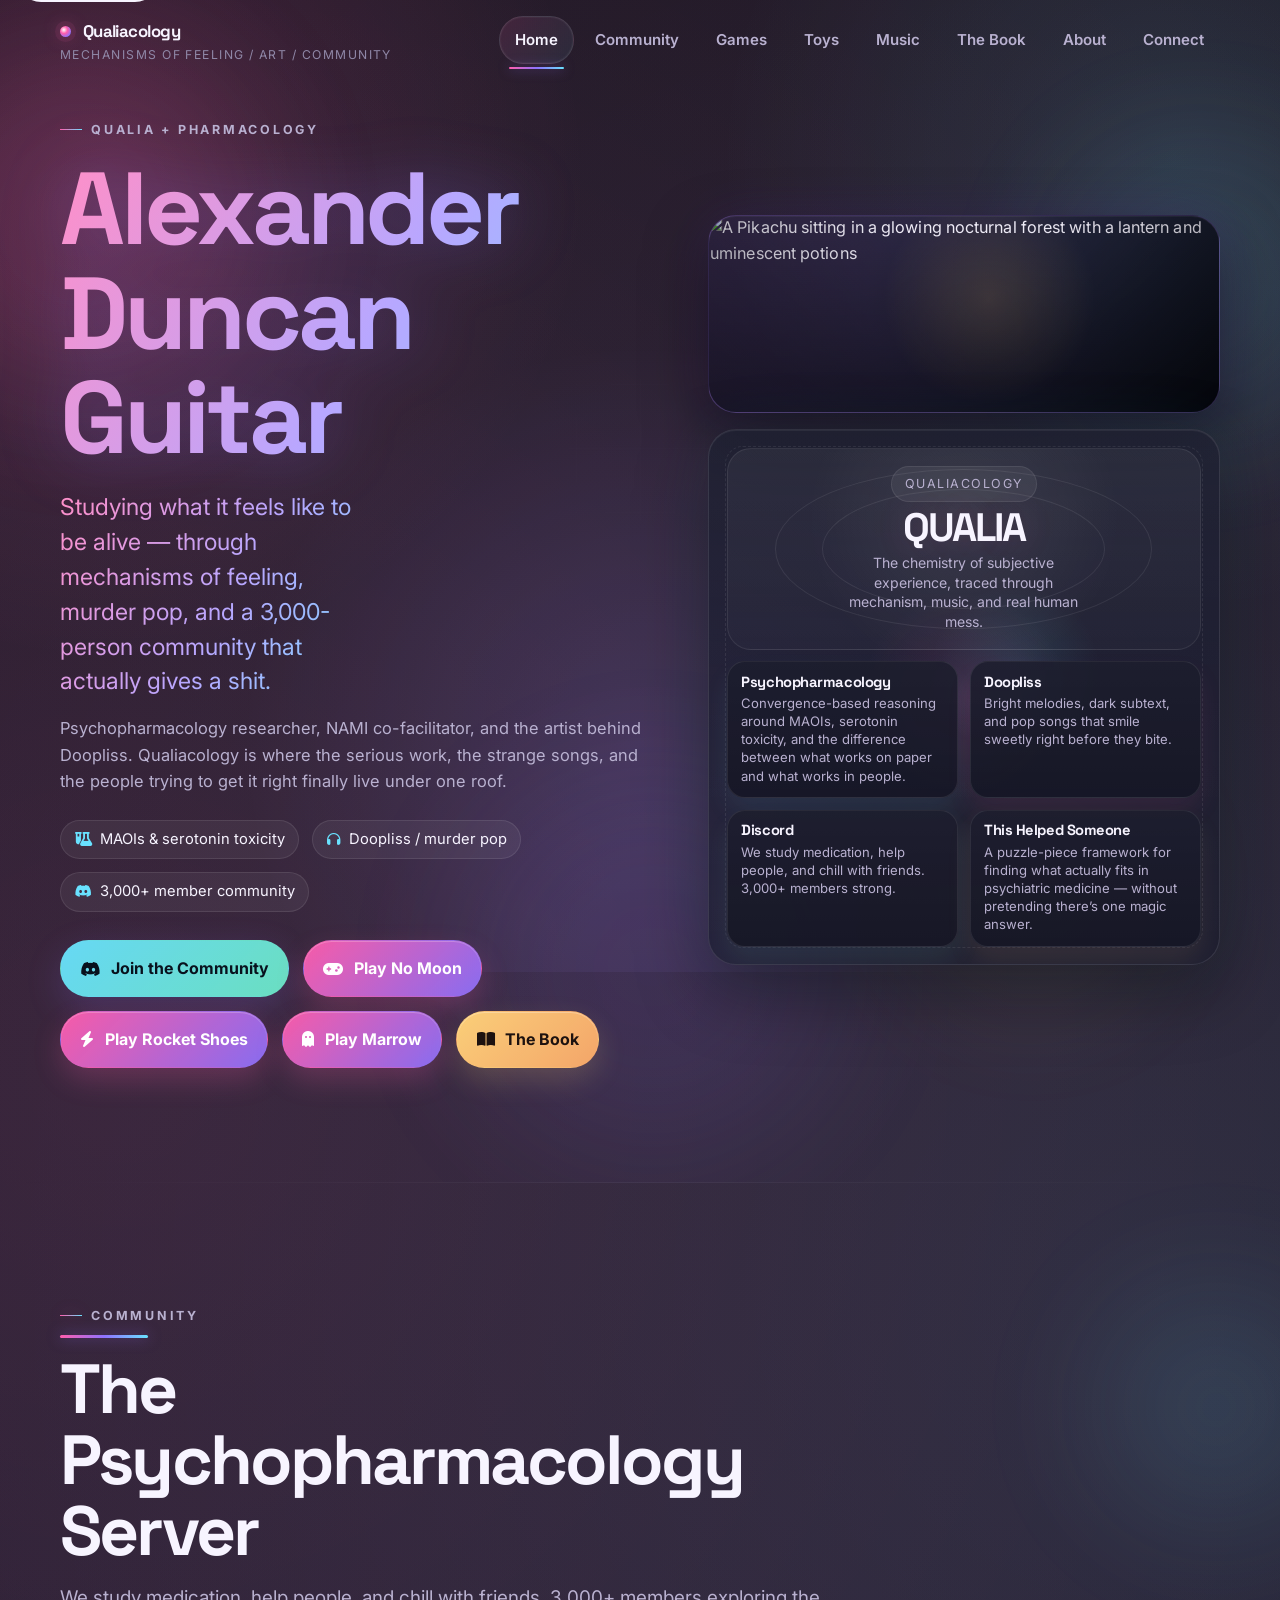
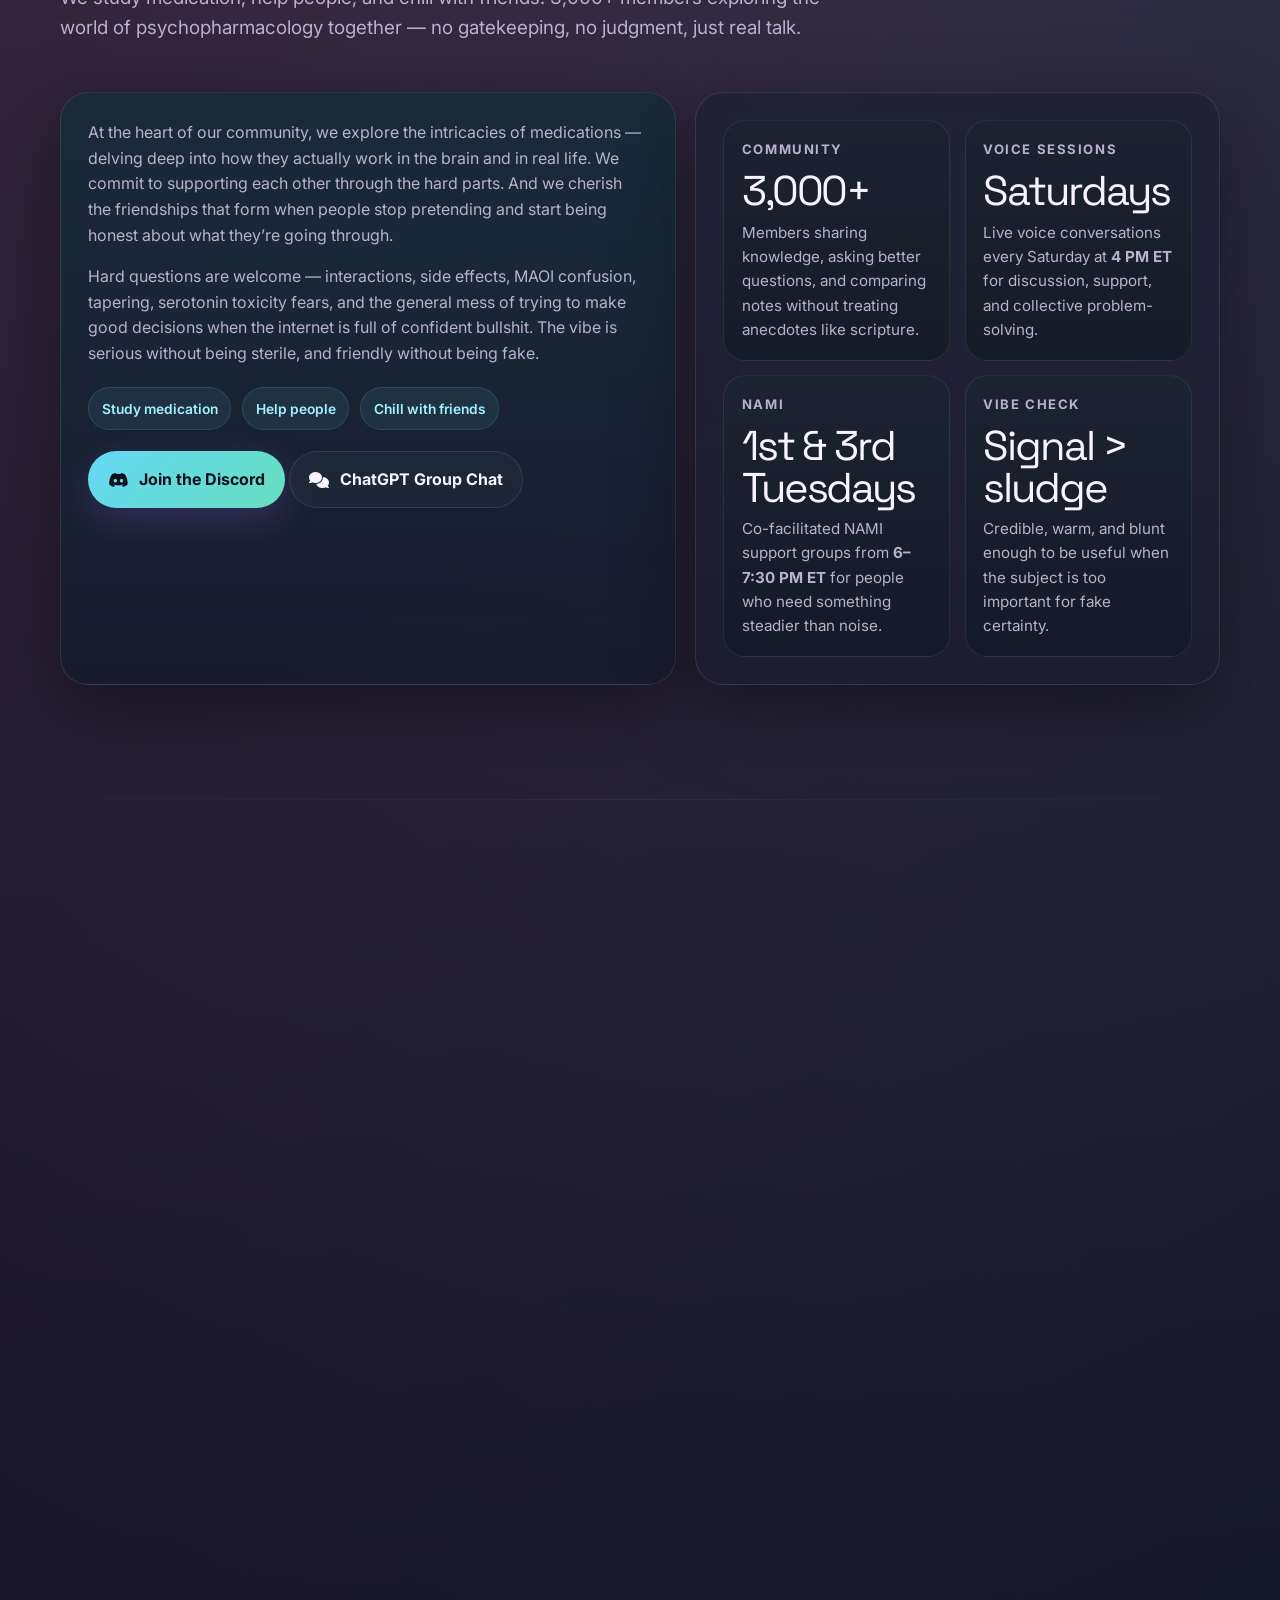
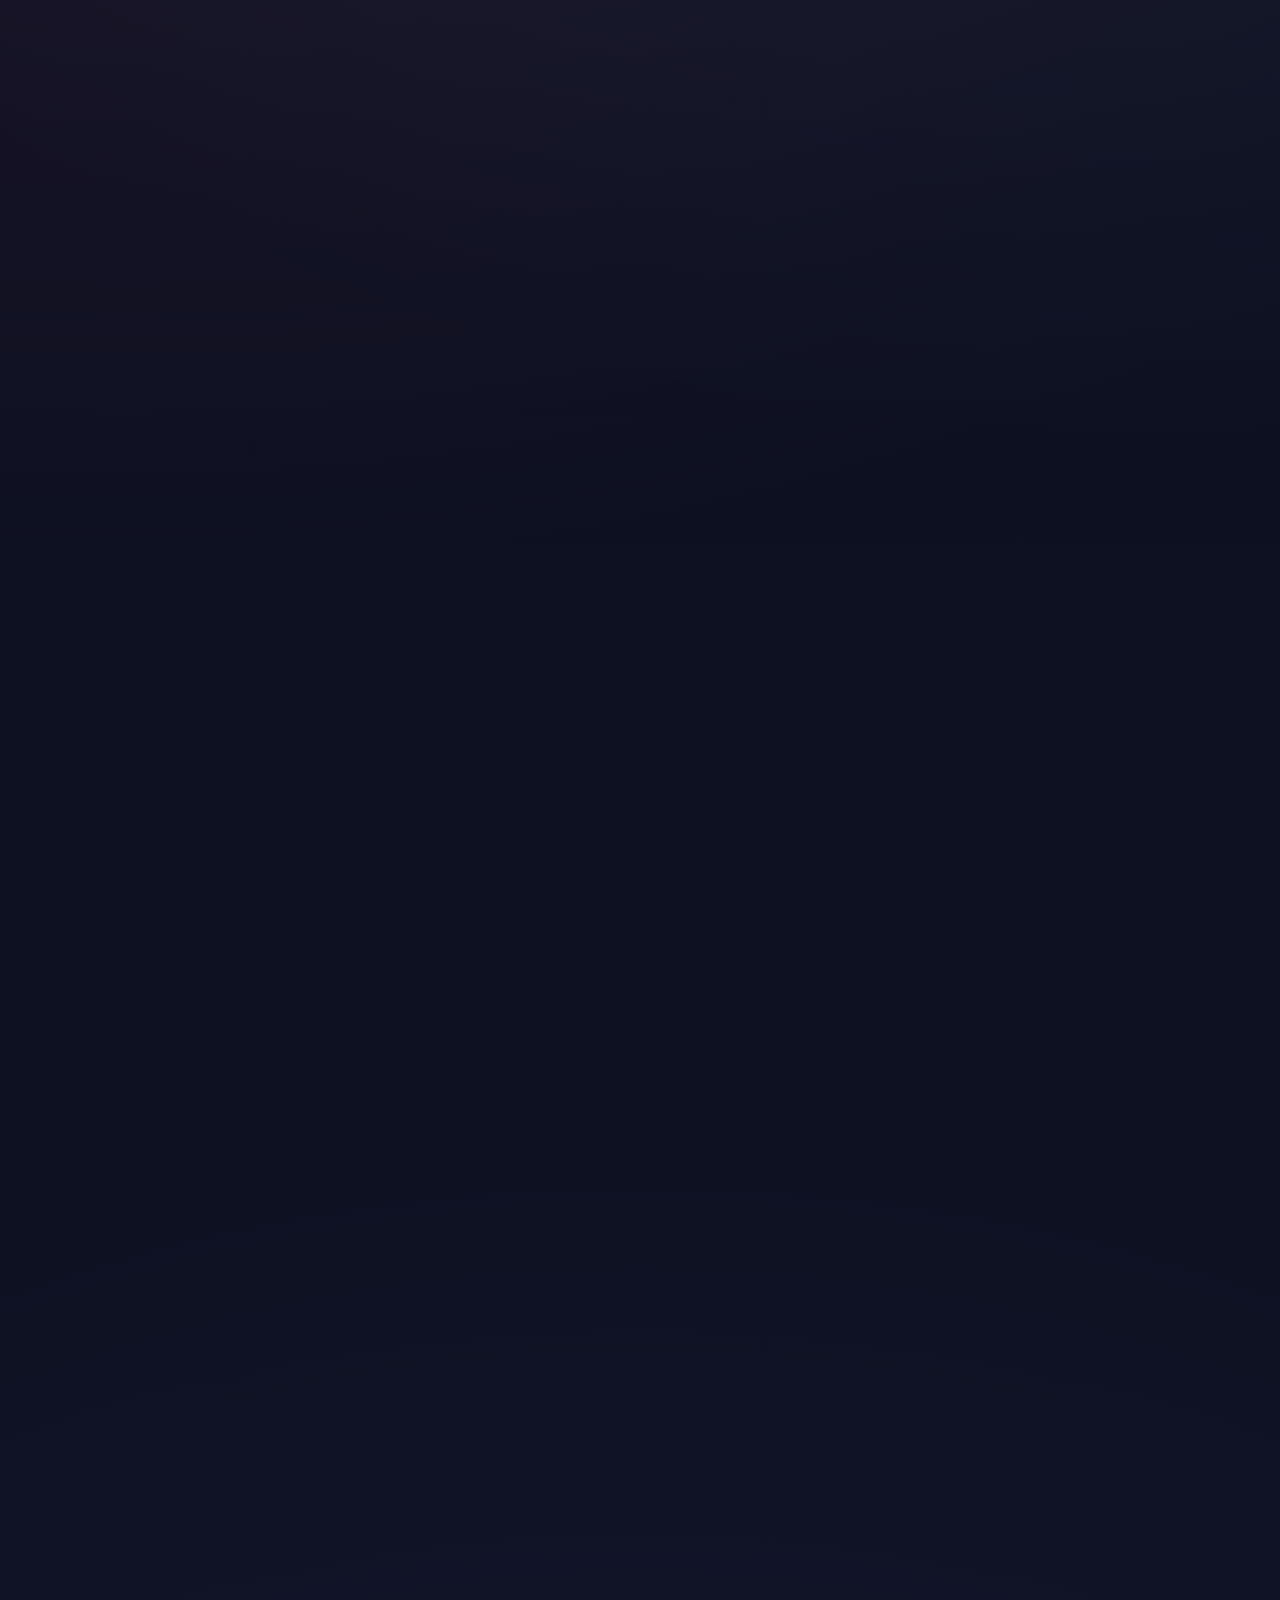
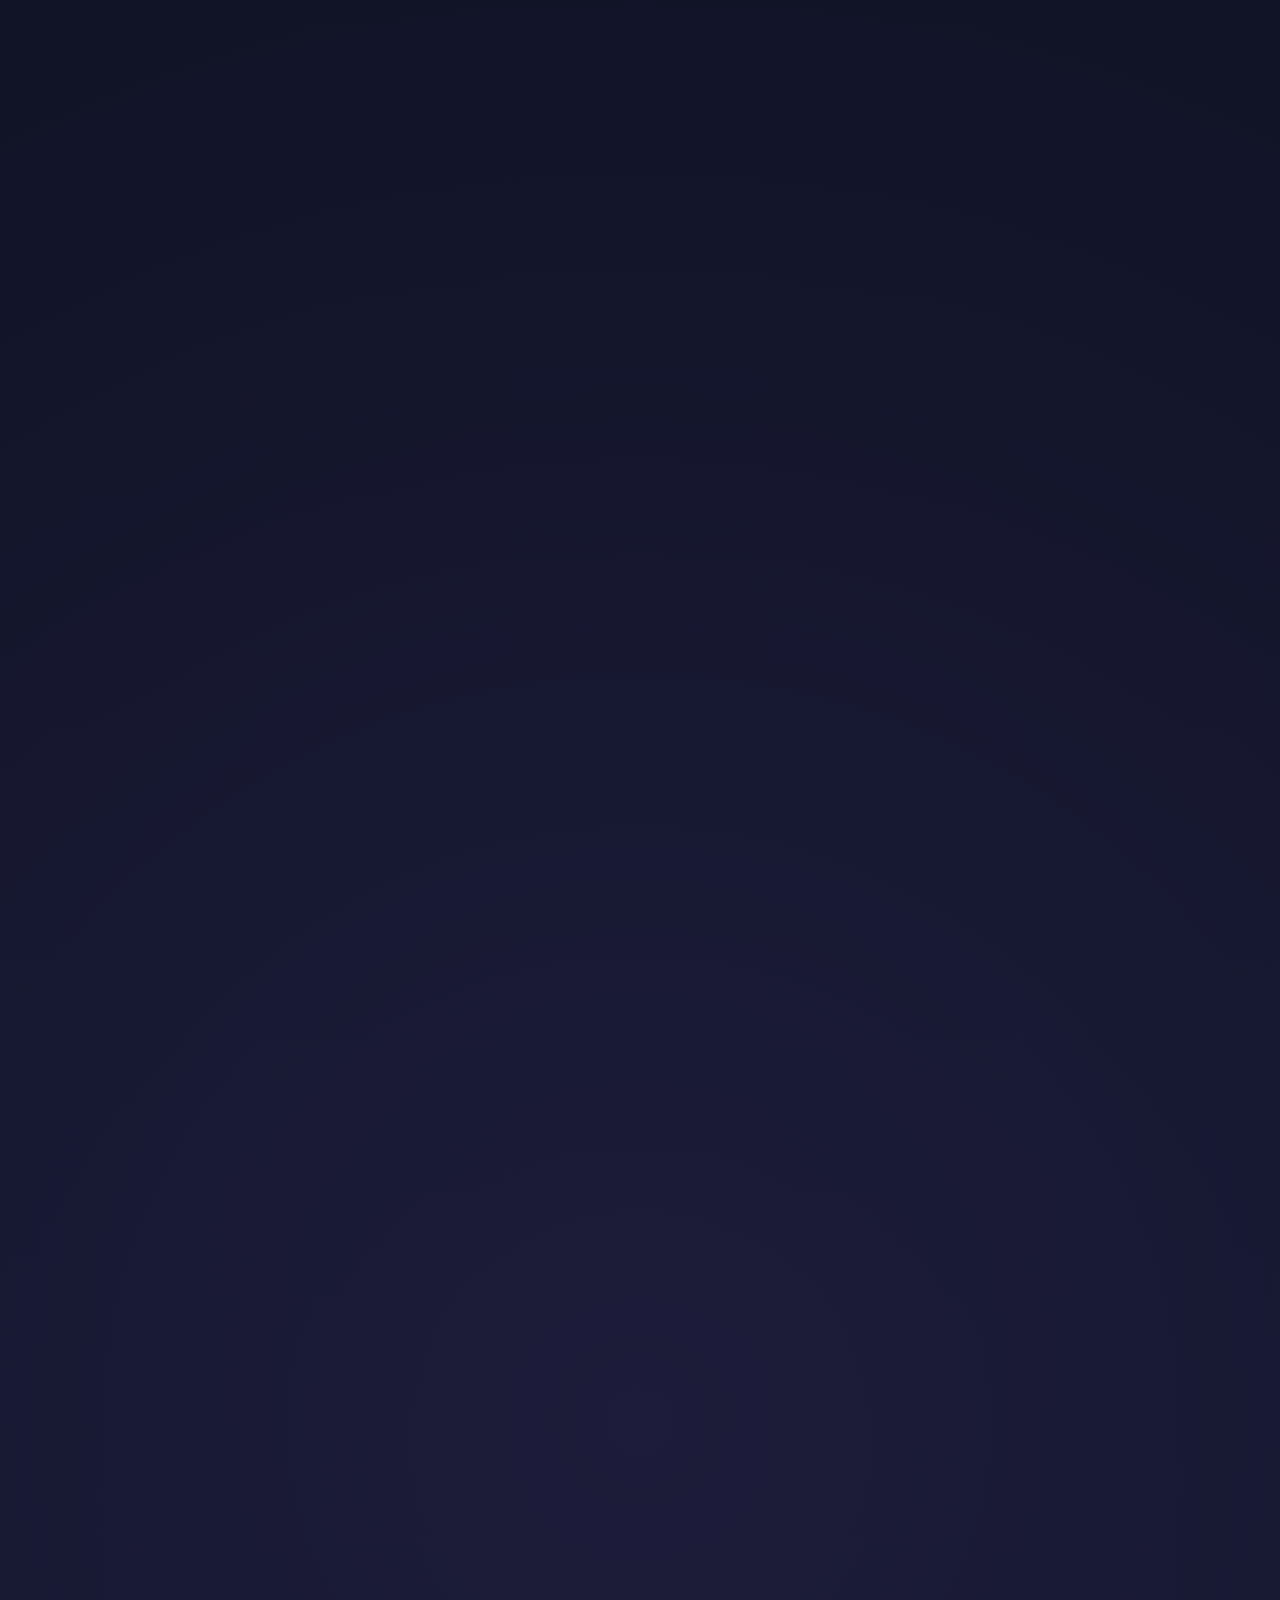
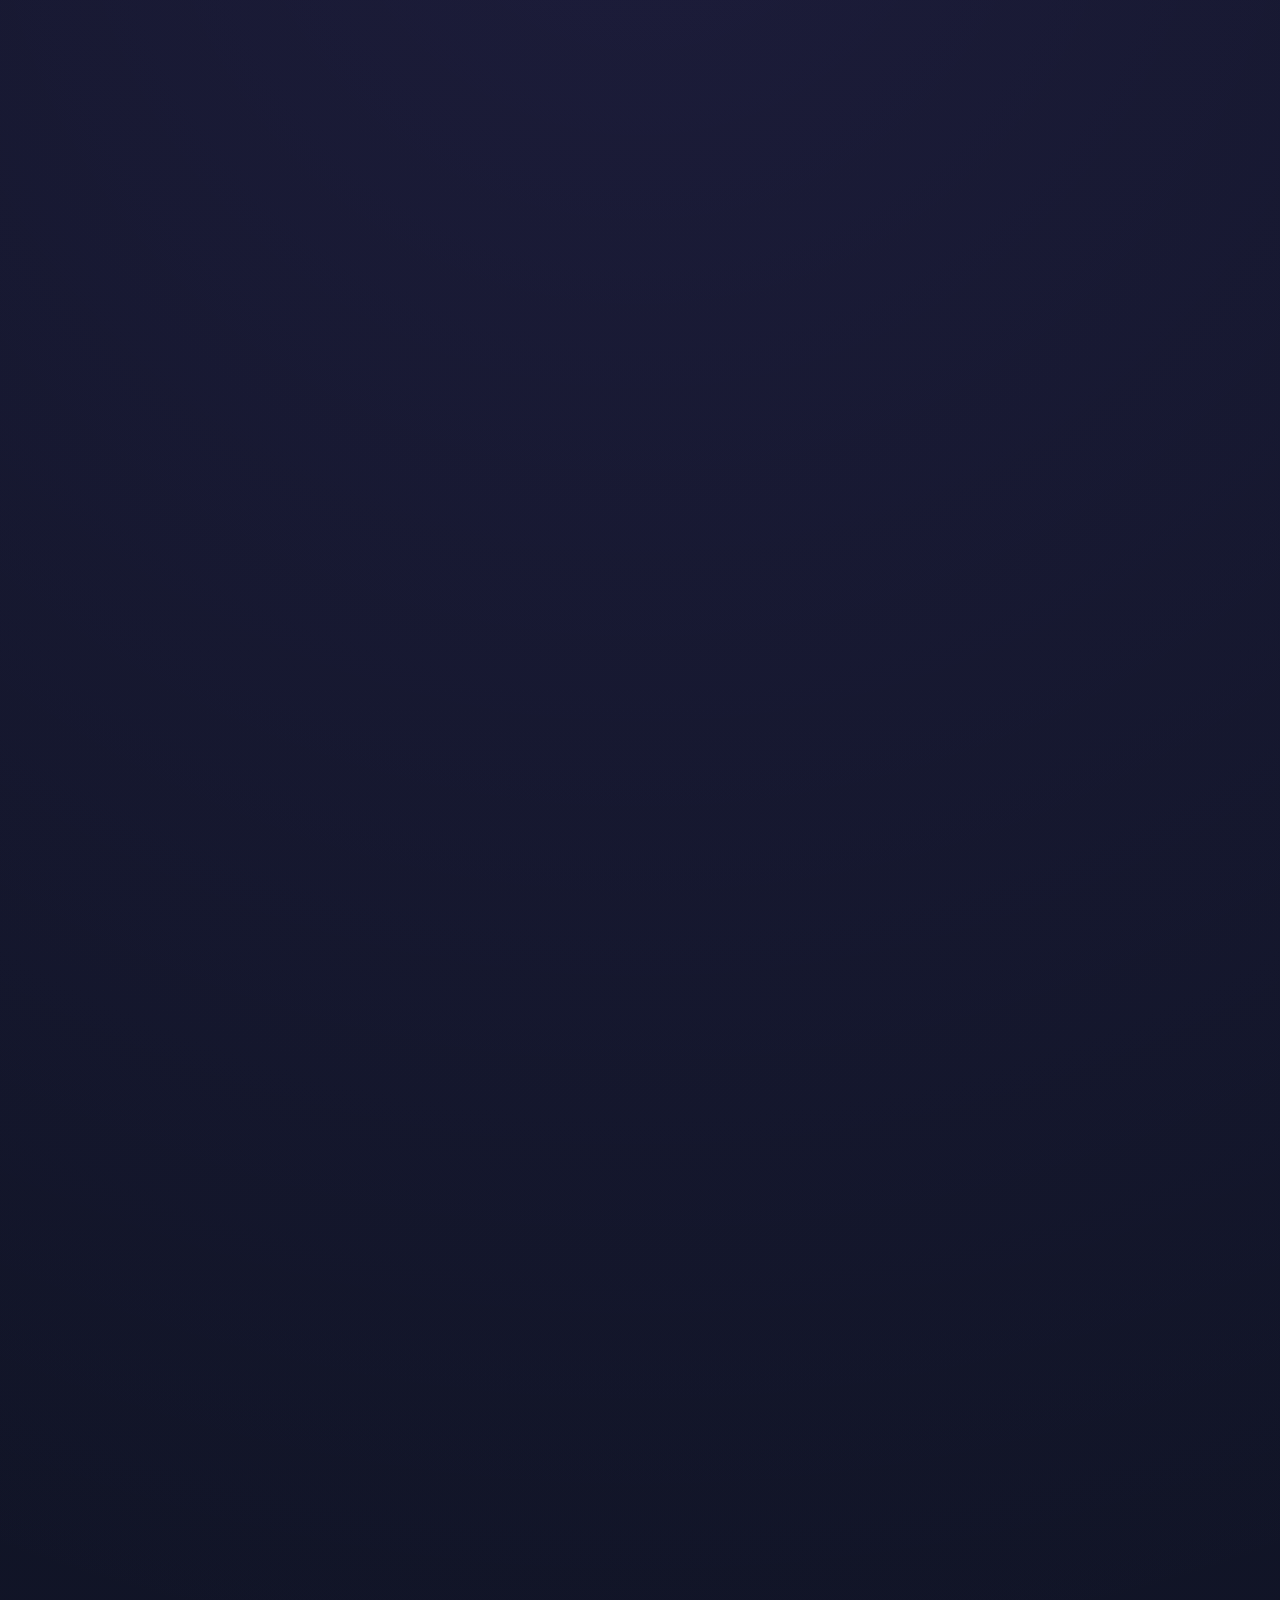
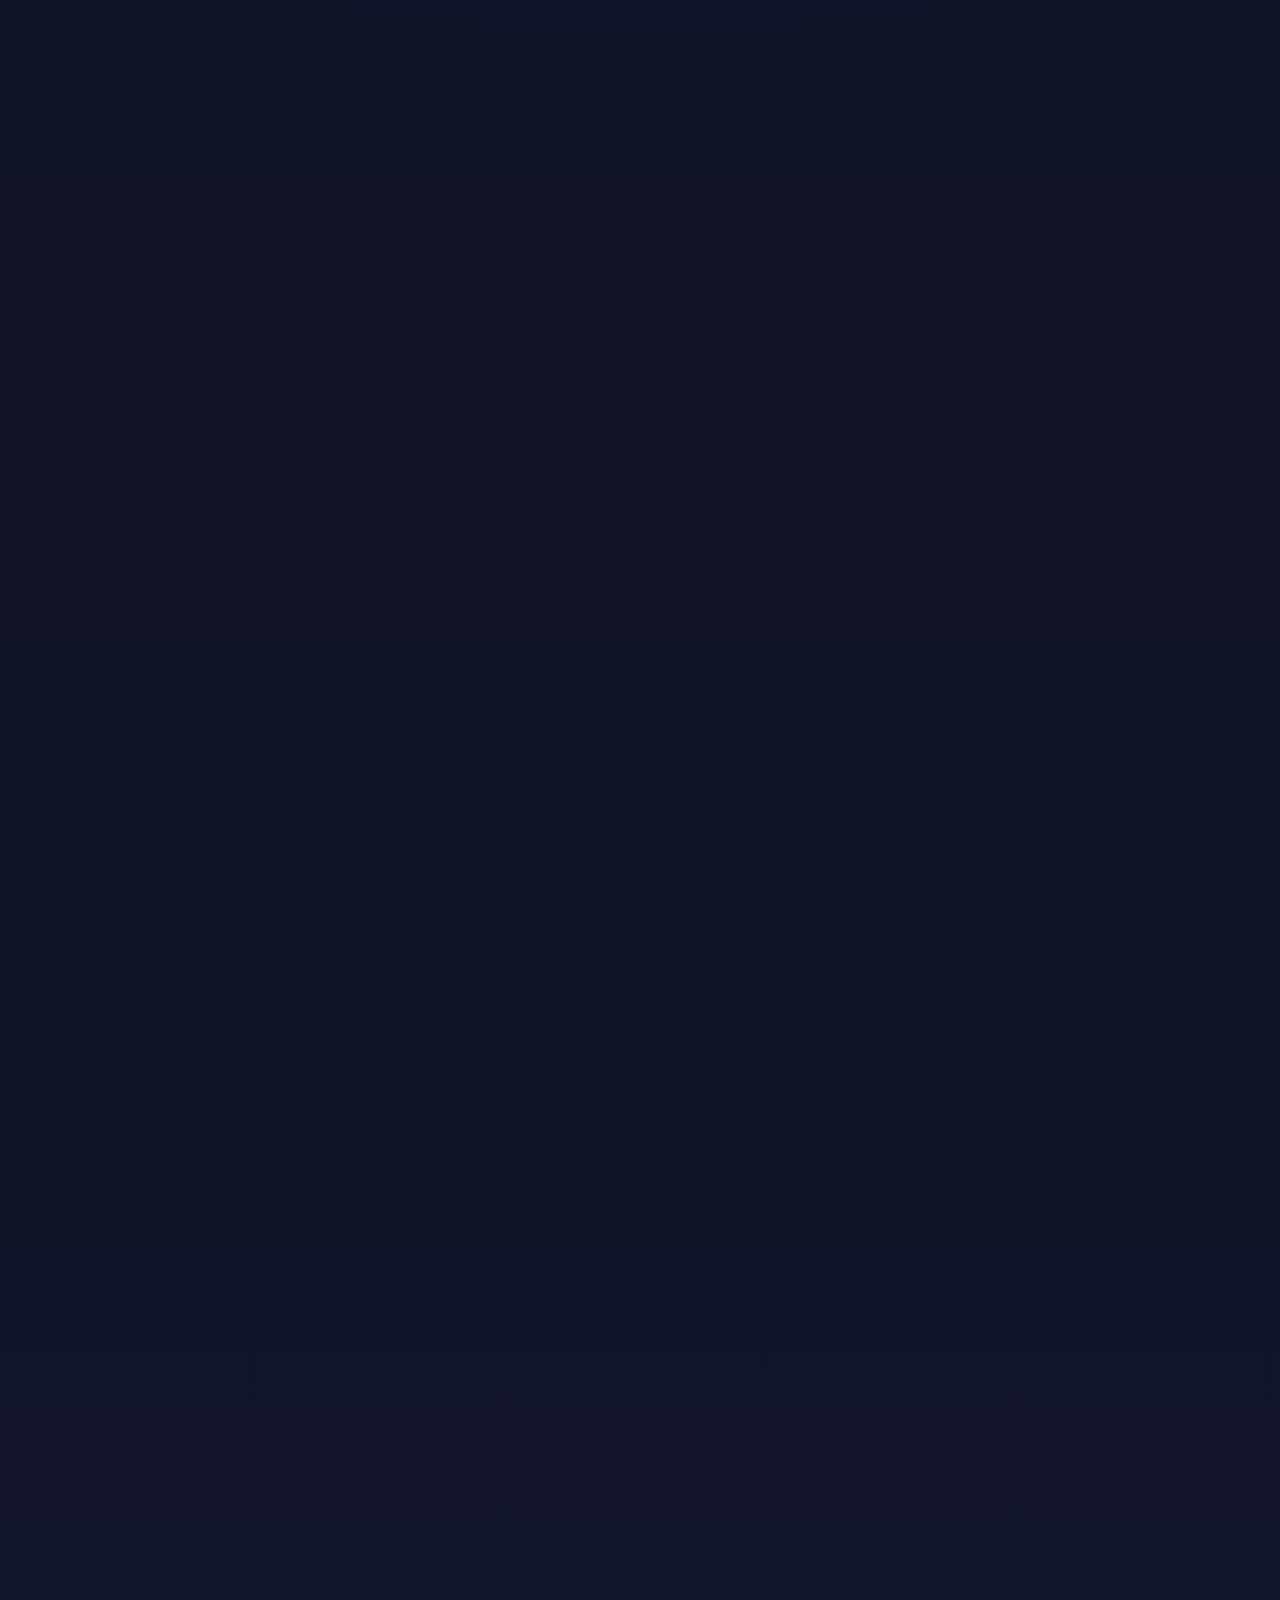
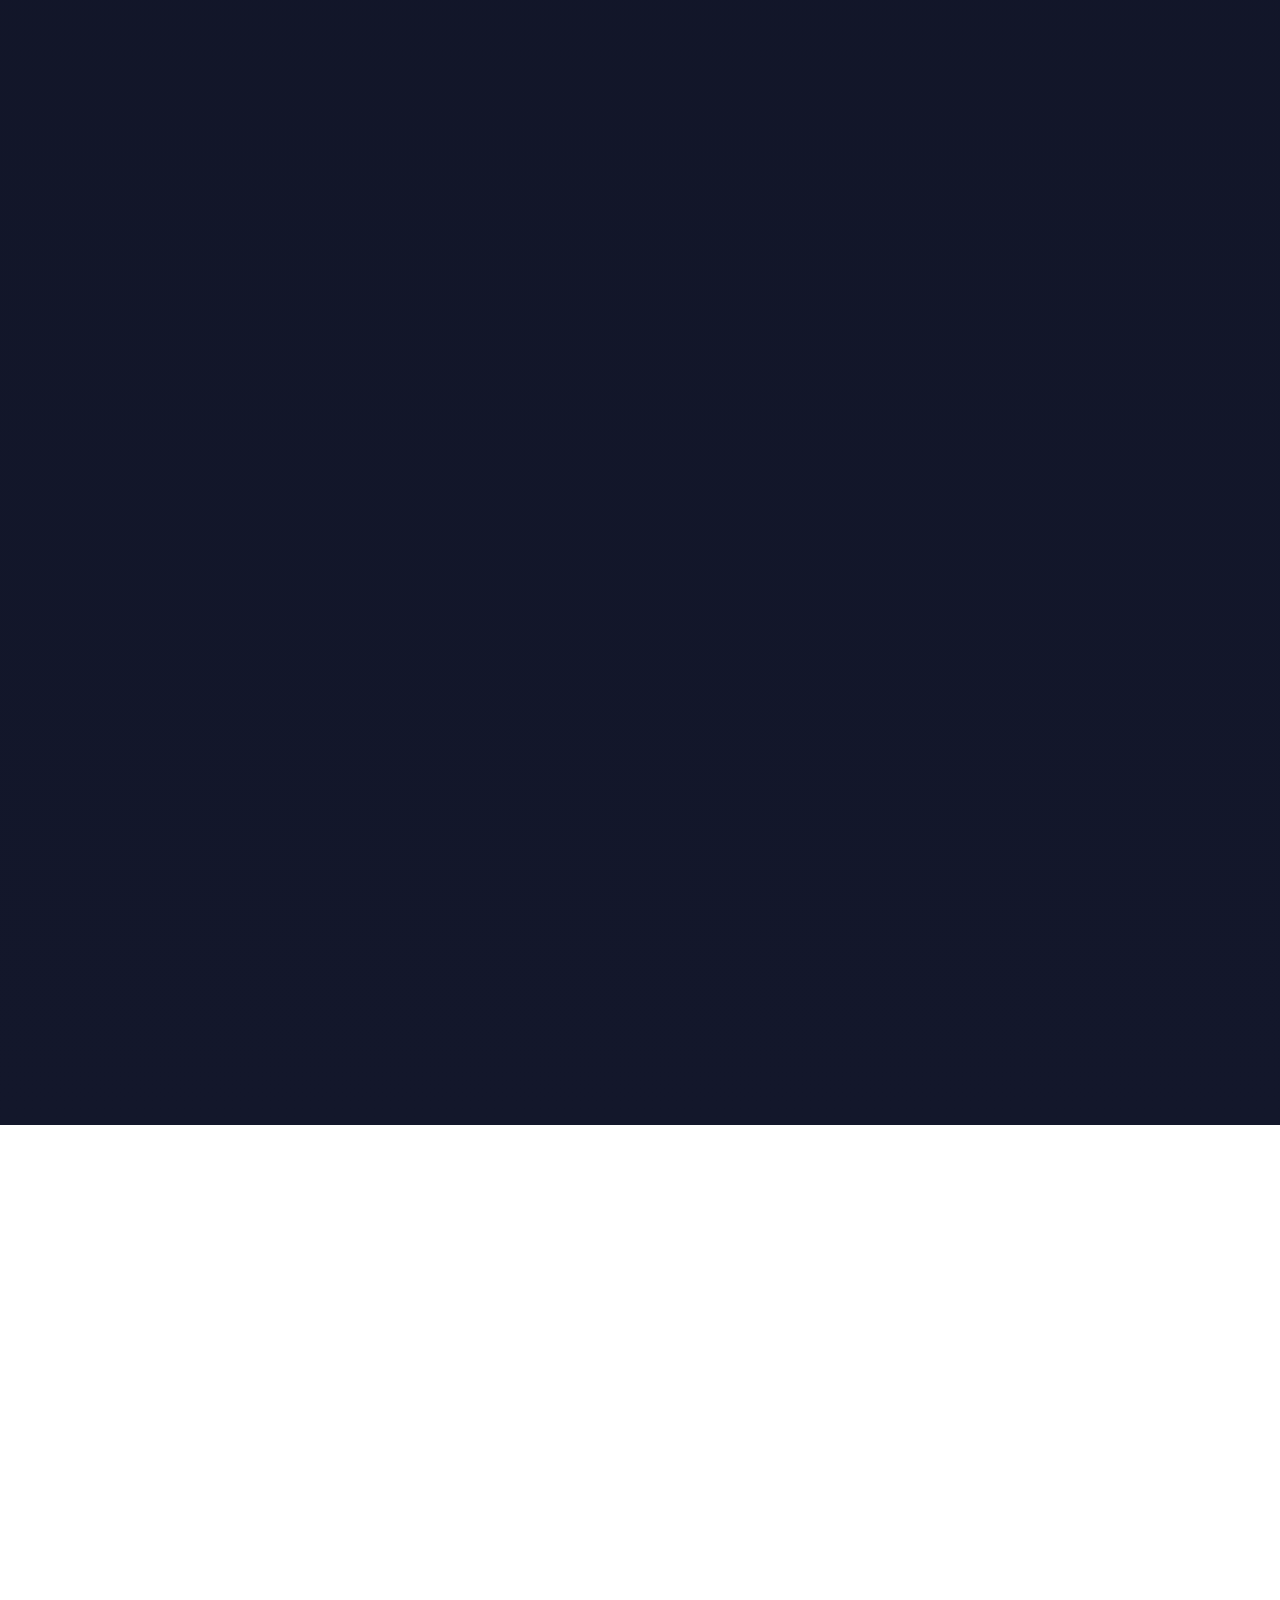
==== commit 116f6dc1: "Integrate Afterlight + Neon Breach into the site; Netlify-ready - Move afterlight/ -> site/afterligh" ====
--- a/site/index.html
+++ b/site/index.html
@@ -2256,6 +2256,34 @@
       text-shadow: 0 2px 12px rgba(0,0,0,0.55);
     }
 
+    .game-portal.afterlight-portal {
+      border: 1px solid rgba(117, 255, 177, 0.22);
+      box-shadow: 0 34px 100px rgba(0,0,0,0.62), 0 0 80px rgba(98, 247, 255, 0.10), inset 0 1px 0 rgba(255,255,255,0.06);
+      background: #05070d;
+    }
+    .game-portal.afterlight-portal::before {
+      background:
+        radial-gradient(circle at 30% 26%, rgba(117,255,177,0.20), transparent 30%),
+        radial-gradient(circle at 78% 22%, rgba(255,210,122,0.14), transparent 26%),
+        radial-gradient(circle at 60% 104%, rgba(98,247,255,0.16), transparent 38%),
+        linear-gradient(180deg, rgba(6,12,12,0.30), rgba(3,6,8,0.78));
+    }
+    .afterlight-portal .portal-kicker { color: #8effc0; text-shadow: 0 0 18px rgba(98,247,255,0.34); }
+
+    .game-portal.neon-breach-portal {
+      border: 1px solid rgba(180, 77, 255, 0.24);
+      box-shadow: 0 34px 100px rgba(0,0,0,0.62), 0 0 80px rgba(255, 79, 216, 0.10), inset 0 1px 0 rgba(255,255,255,0.06);
+      background: #06040c;
+    }
+    .game-portal.neon-breach-portal::before {
+      background:
+        radial-gradient(circle at 32% 28%, rgba(180,77,255,0.22), transparent 30%),
+        radial-gradient(circle at 76% 26%, rgba(98,247,255,0.16), transparent 26%),
+        radial-gradient(circle at 58% 104%, rgba(255,79,216,0.18), transparent 38%),
+        linear-gradient(180deg, rgba(8,6,16,0.32), rgba(4,3,9,0.80));
+    }
+    .neon-breach-portal .portal-kicker { color: #d7a6ff; text-shadow: 0 0 18px rgba(255,79,216,0.36); }
+
     .game-portal.marrow-portal {
       min-height: clamp(360px, 41vw, 510px);
       align-content: end;
@@ -2979,6 +3007,44 @@
               <div class="button-row portal-actions">
                 <a class="button cyan" href="/marrow/"><i class="fa-solid fa-ghost"></i> Enter Marrow</a>
                 <button class="ghost-button" type="button" data-copy-link="/marrow/"><i class="fa-solid fa-copy"></i> Copy Game Link</button>
+              </div>
+              <div class="copy-status" data-copy-status aria-live="polite"></div>
+            </article>
+
+            <article class="card cool game-portal afterlight-portal reveal" aria-labelledby="afterlight-portal-title">
+              <div class="portal-veil" aria-hidden="true"></div>
+              <p class="portal-kicker">New • endless neon explorer</p>
+              <h3 id="afterlight-portal-title">Afterlight Atlas</h3>
+              <p class="portal-copy">
+                Drift through an endless luminous world — neon city districts, warm houses, forests, desert oases and snow ranges — grinding light-rails, shattering crystals, and turning back waves while you chase the glow to the next horizon.
+              </p>
+              <div class="portal-pills" aria-label="Afterlight Atlas controls">
+                <span>Desktop: WASD + mouse</span>
+                <span>Mobile: twin-stick</span>
+                <span>Dash · slash · surge</span>
+              </div>
+              <div class="button-row portal-actions">
+                <a class="button cyan" href="/afterlight/"><i class="fa-solid fa-compass"></i> Explore Afterlight</a>
+                <button class="ghost-button" type="button" data-copy-link="/afterlight/"><i class="fa-solid fa-copy"></i> Copy Game Link</button>
+              </div>
+              <div class="copy-status" data-copy-status aria-live="polite"></div>
+            </article>
+
+            <article class="card cool game-portal neon-breach-portal reveal" aria-labelledby="neon-breach-portal-title">
+              <div class="portal-veil" aria-hidden="true"></div>
+              <p class="portal-kicker">New • movement-shooter FPS</p>
+              <h3 id="neon-breach-portal-title">Neon Breach</h3>
+              <p class="portal-copy">
+                A first-person arena shooter built around game feel: Quake-style strafe-jumping, magnetic grind-rails, crunchy recoil, hitstop and slow-mo kills. Hold the line against escalating waves and chase a flawless run.
+              </p>
+              <div class="portal-pills" aria-label="Neon Breach controls">
+                <span>Desktop: WASD + mouse</span>
+                <span>Click to aim</span>
+                <span>Grind the rails</span>
+              </div>
+              <div class="button-row portal-actions">
+                <a class="button cyan" href="/neon-breach/"><i class="fa-solid fa-crosshairs"></i> Breach In</a>
+                <button class="ghost-button" type="button" data-copy-link="/neon-breach/"><i class="fa-solid fa-copy"></i> Copy Game Link</button>
               </div>
               <div class="copy-status" data-copy-status aria-live="polite"></div>
             </article>
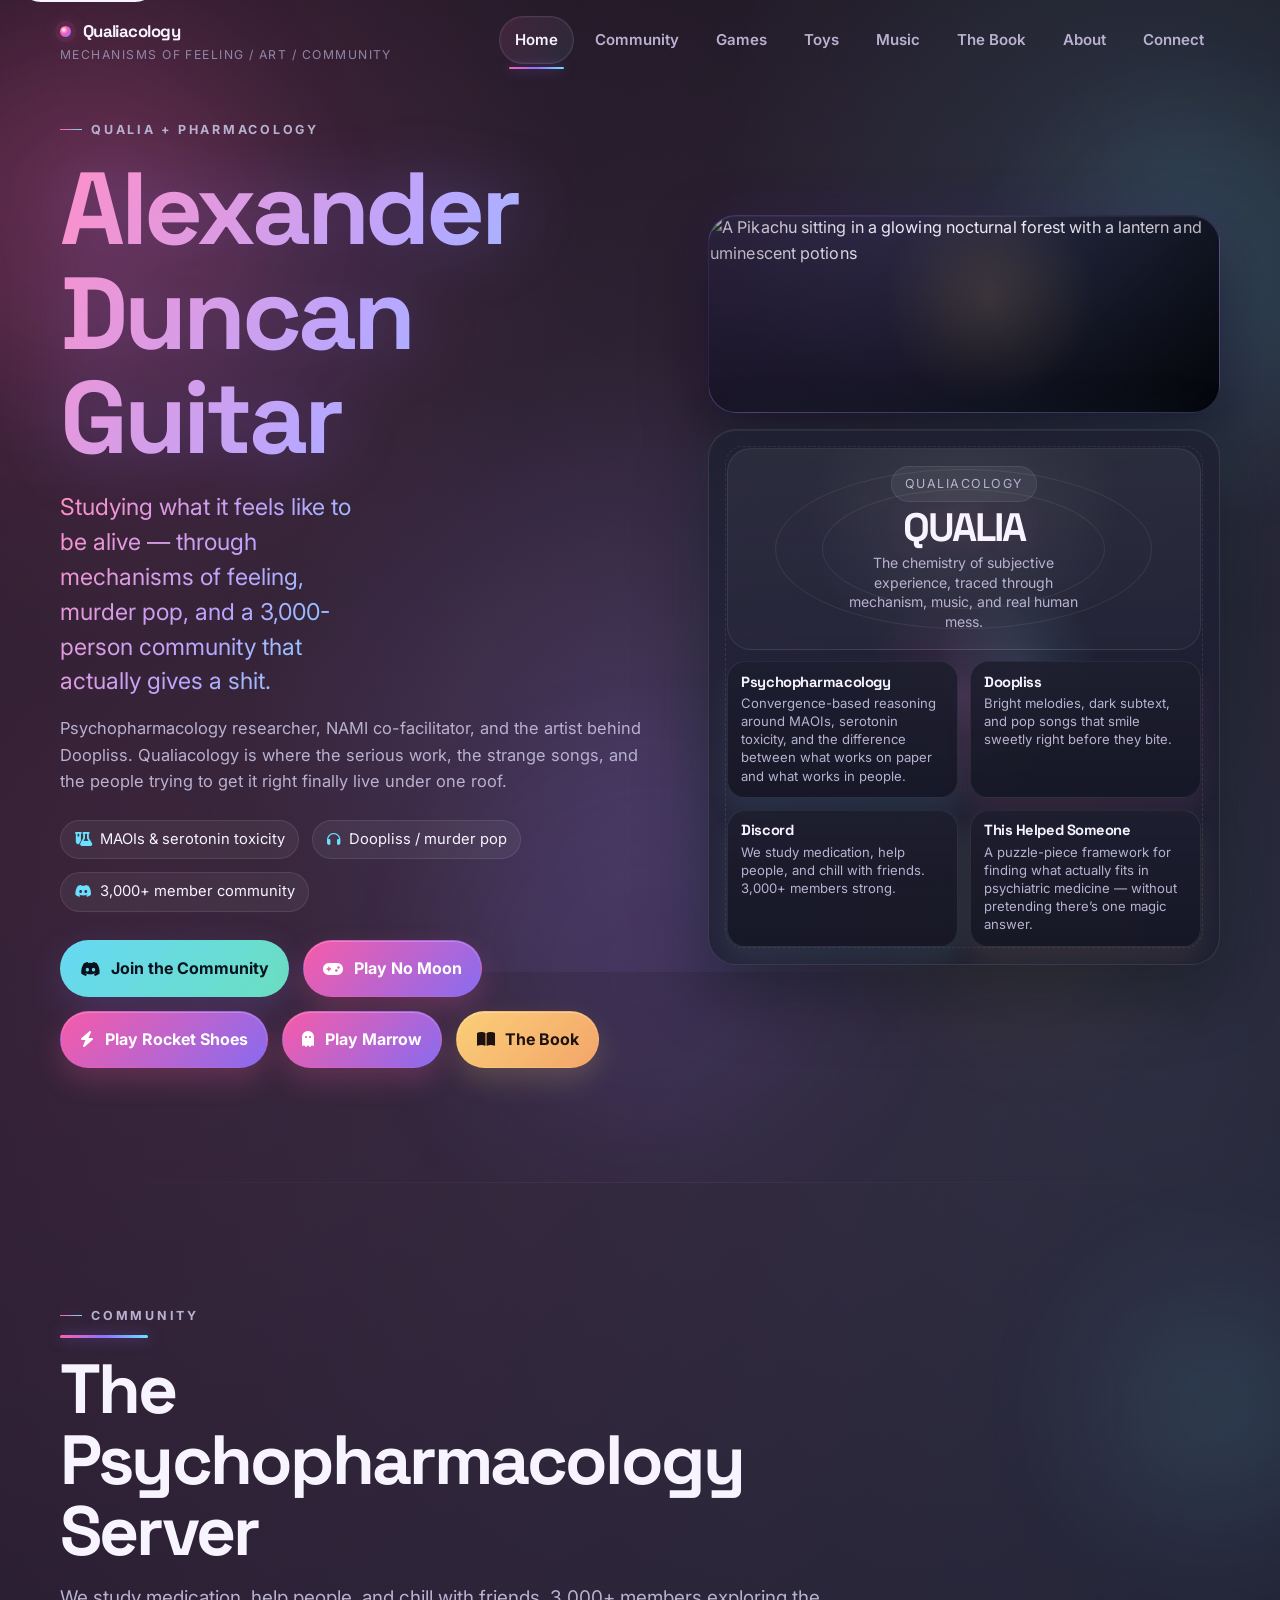
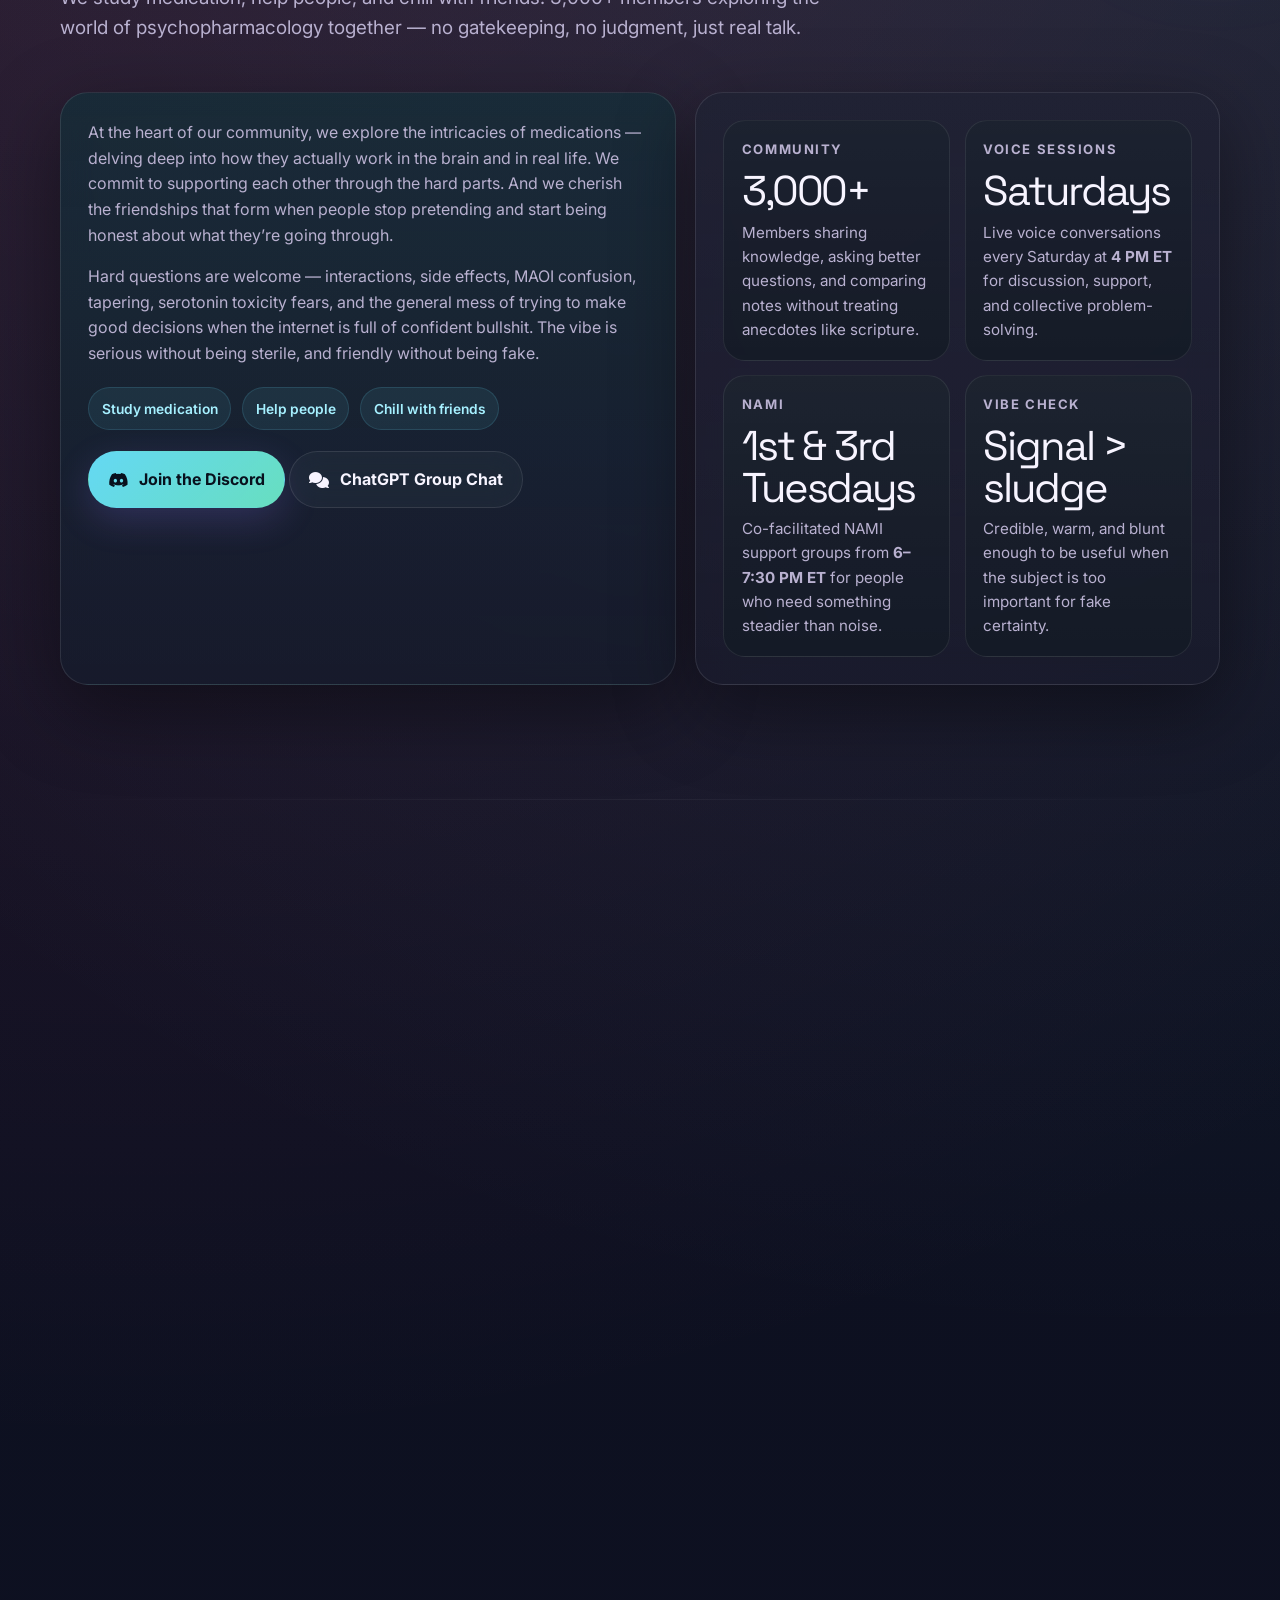
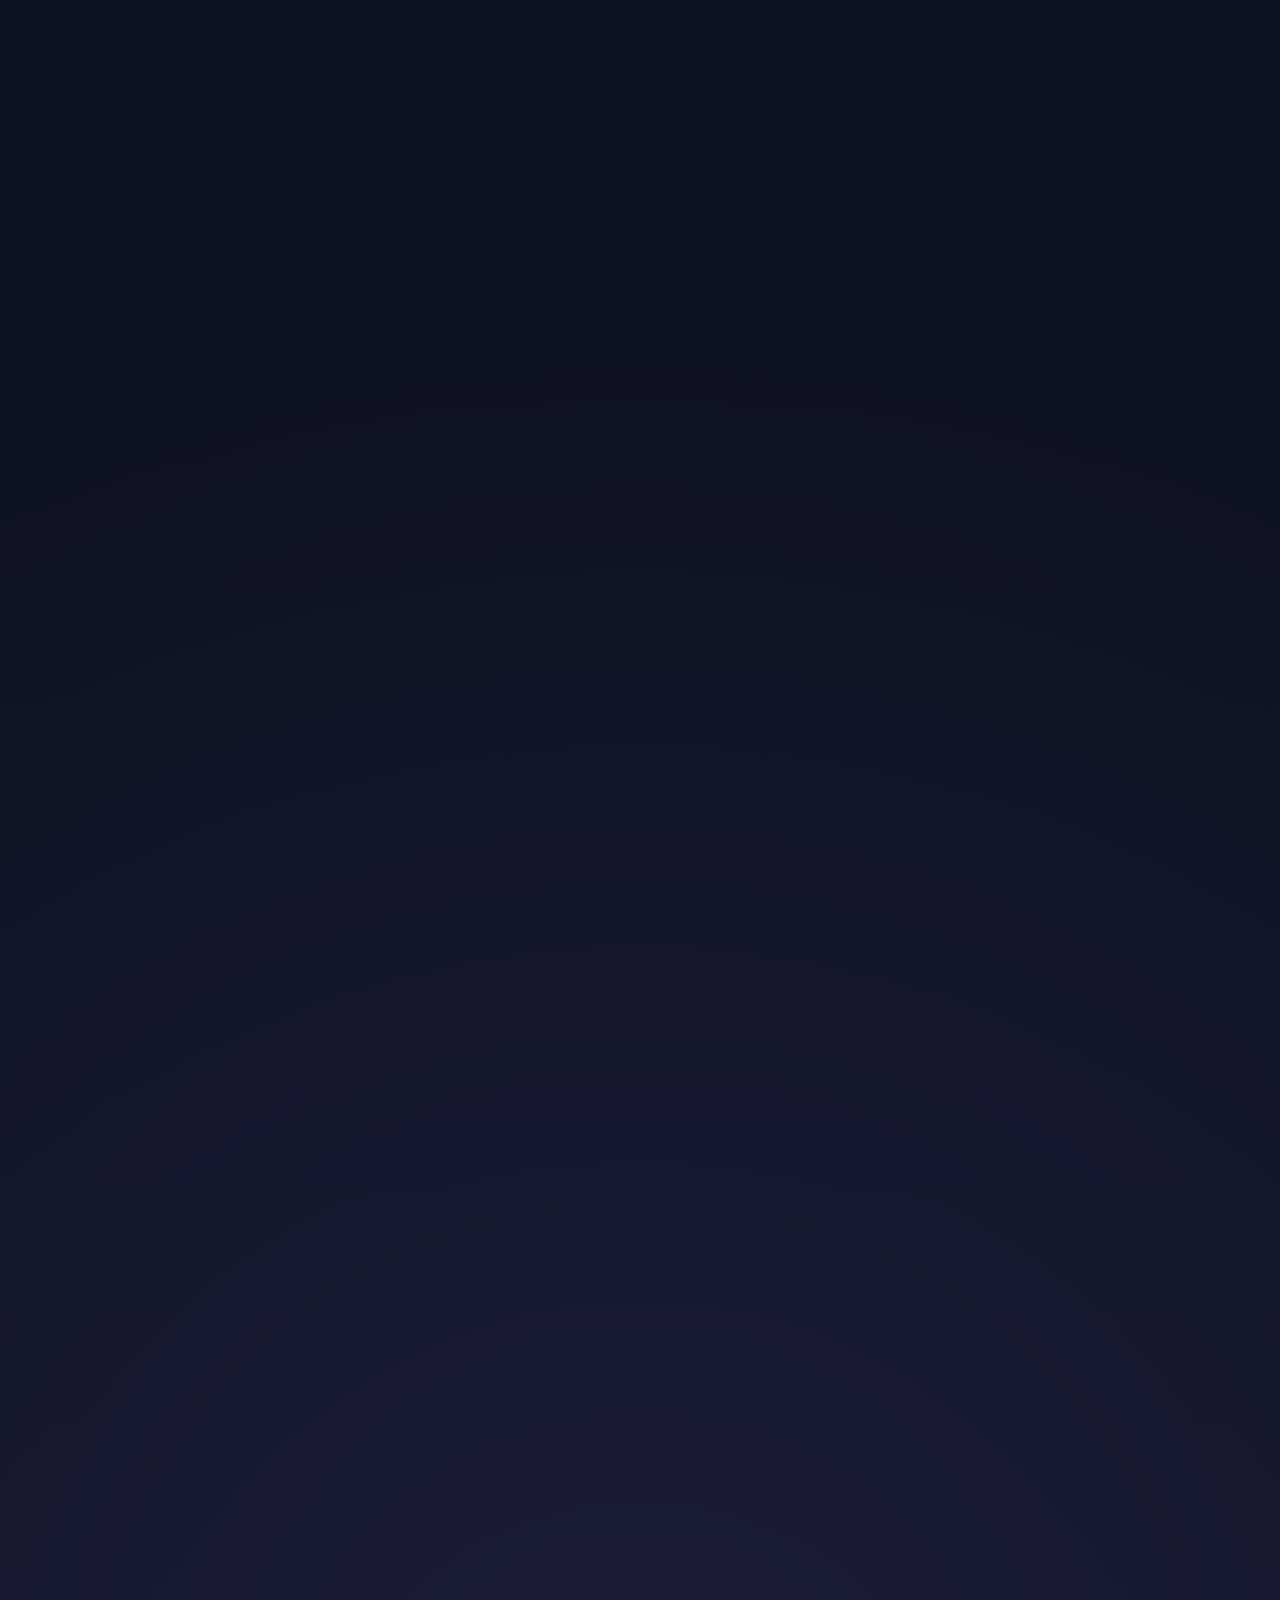
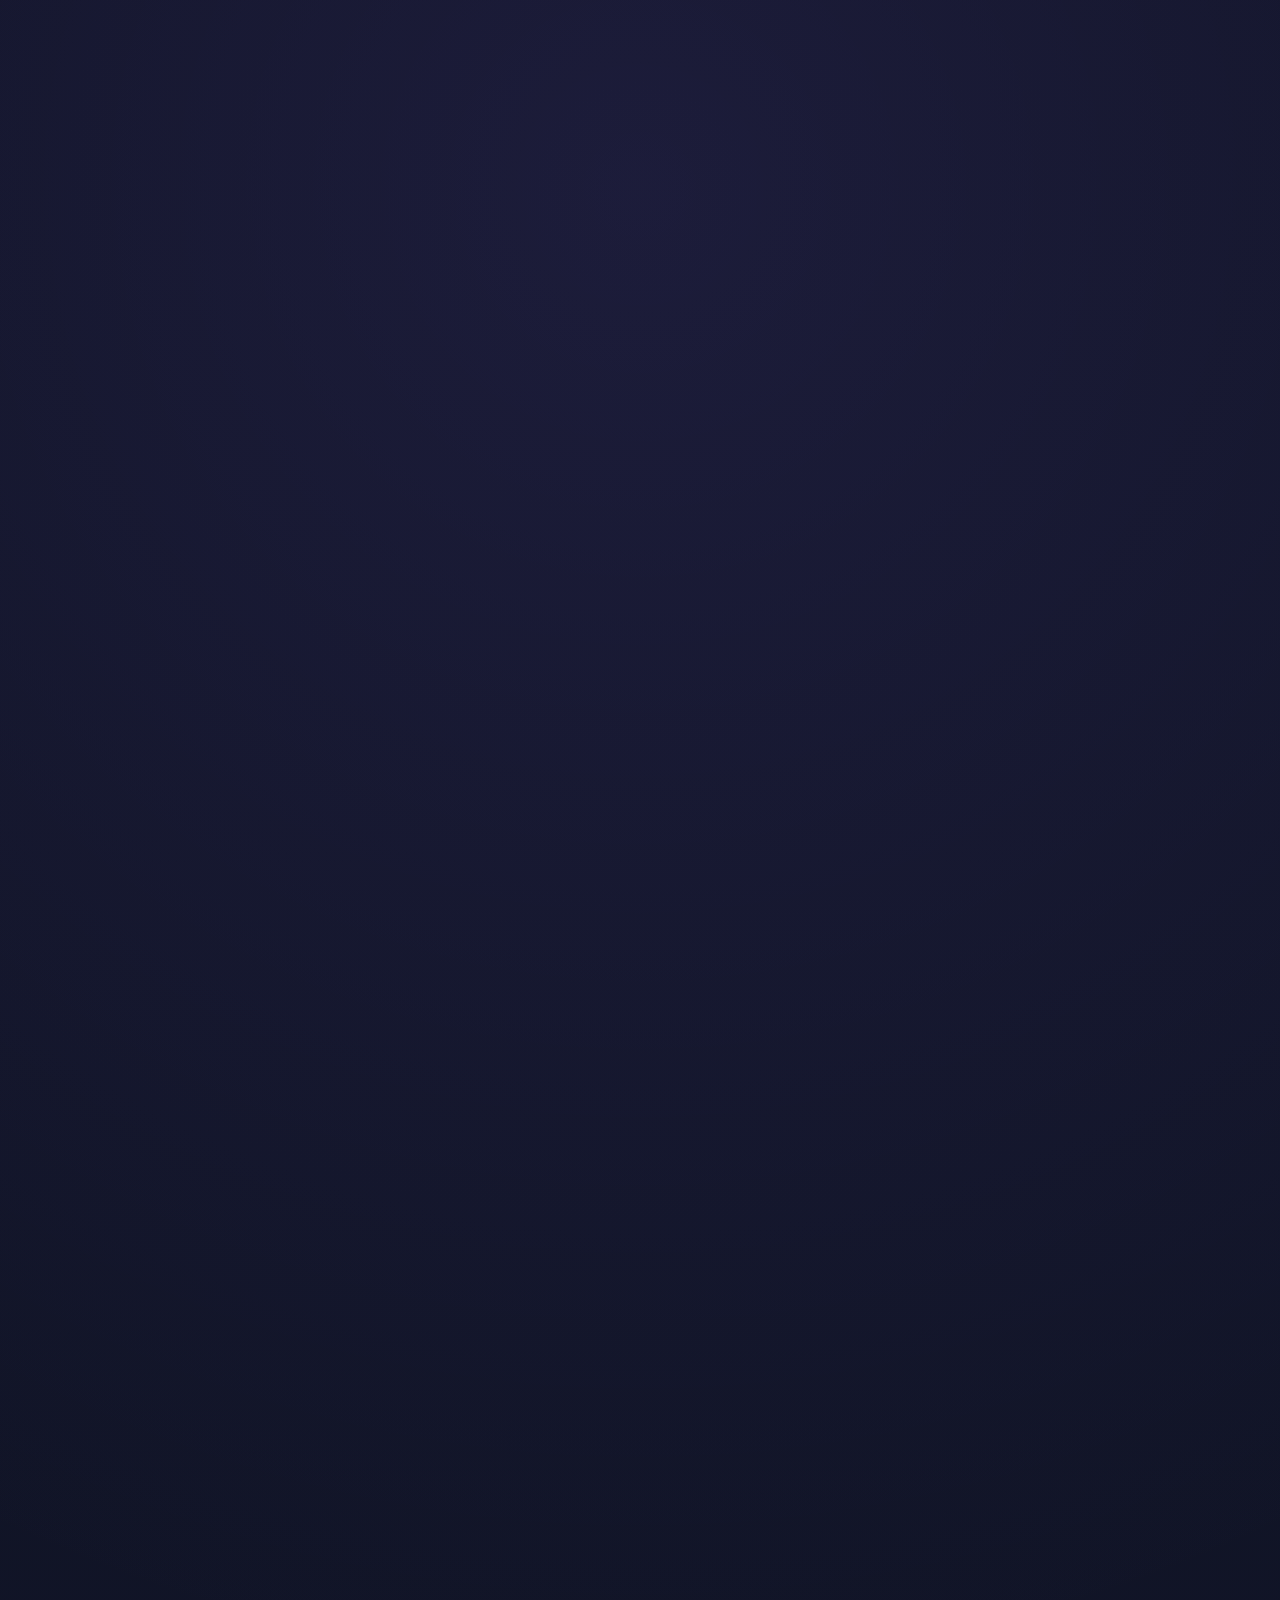
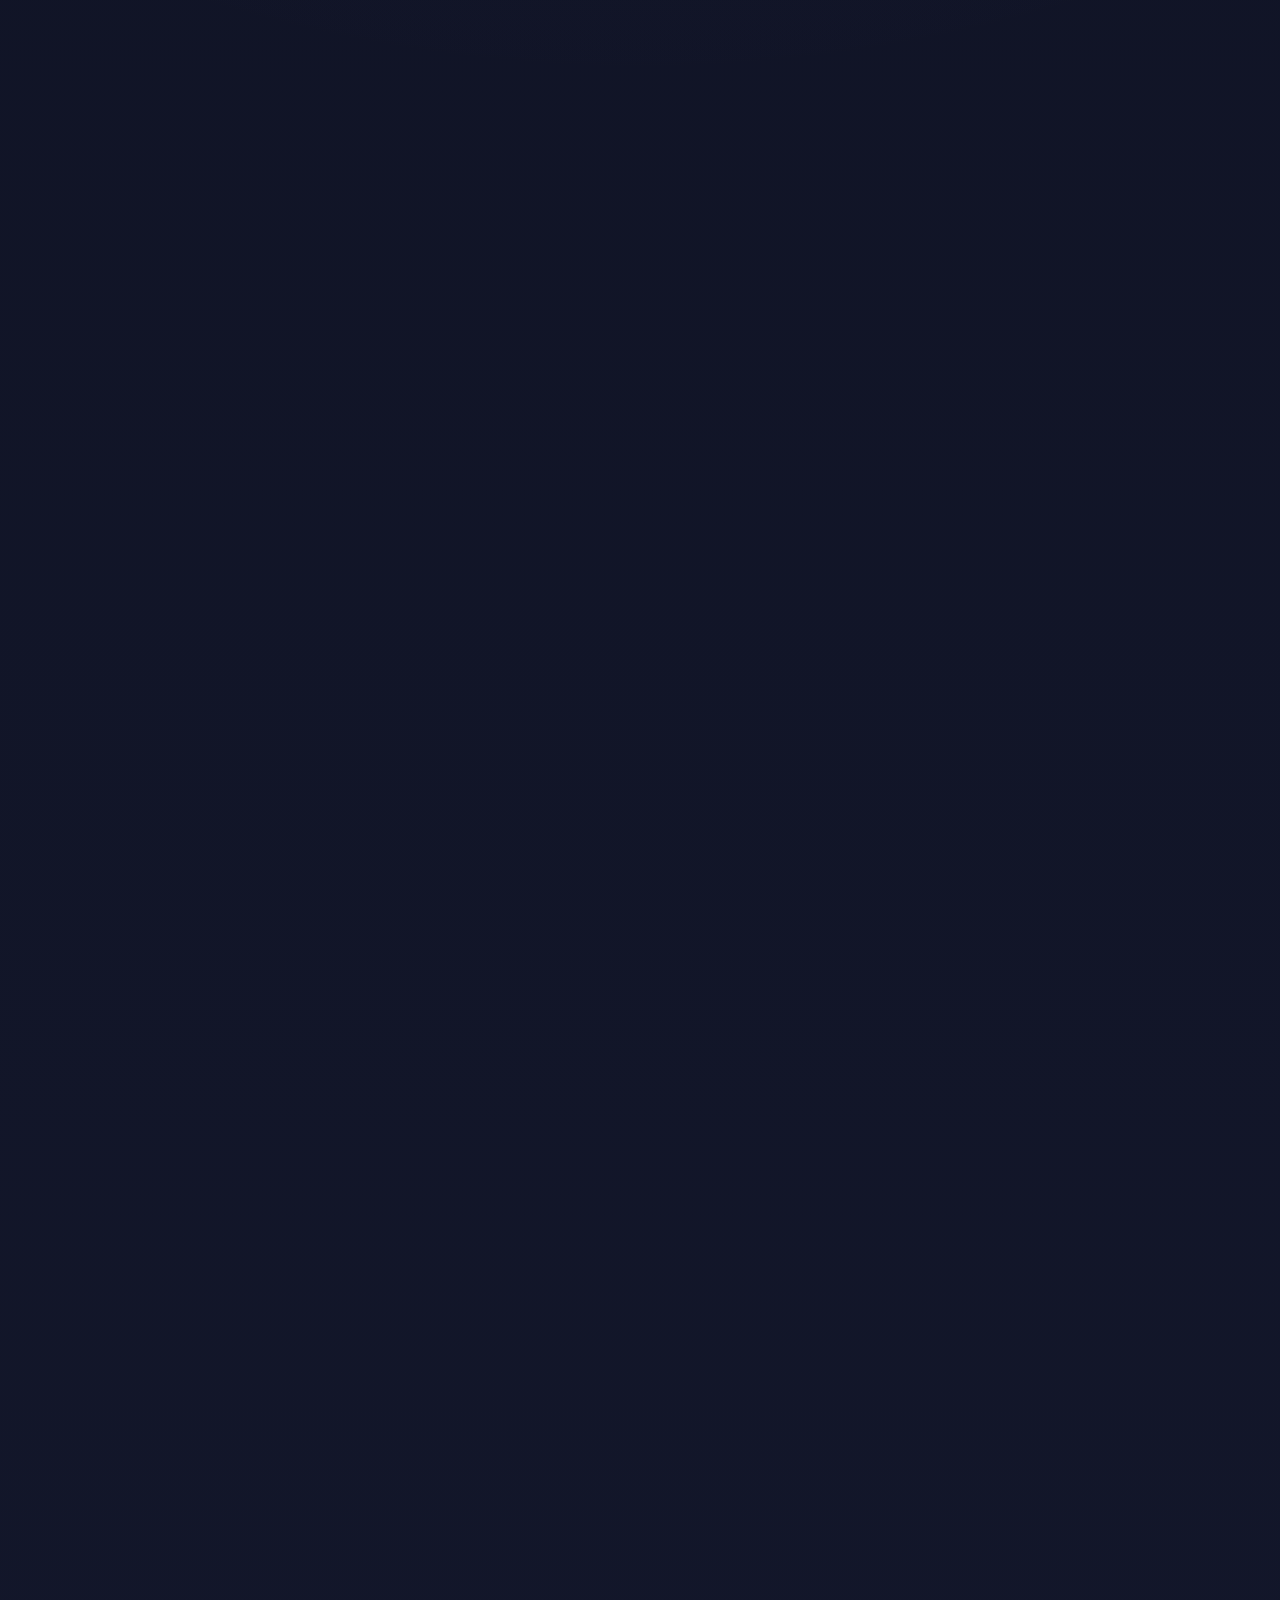
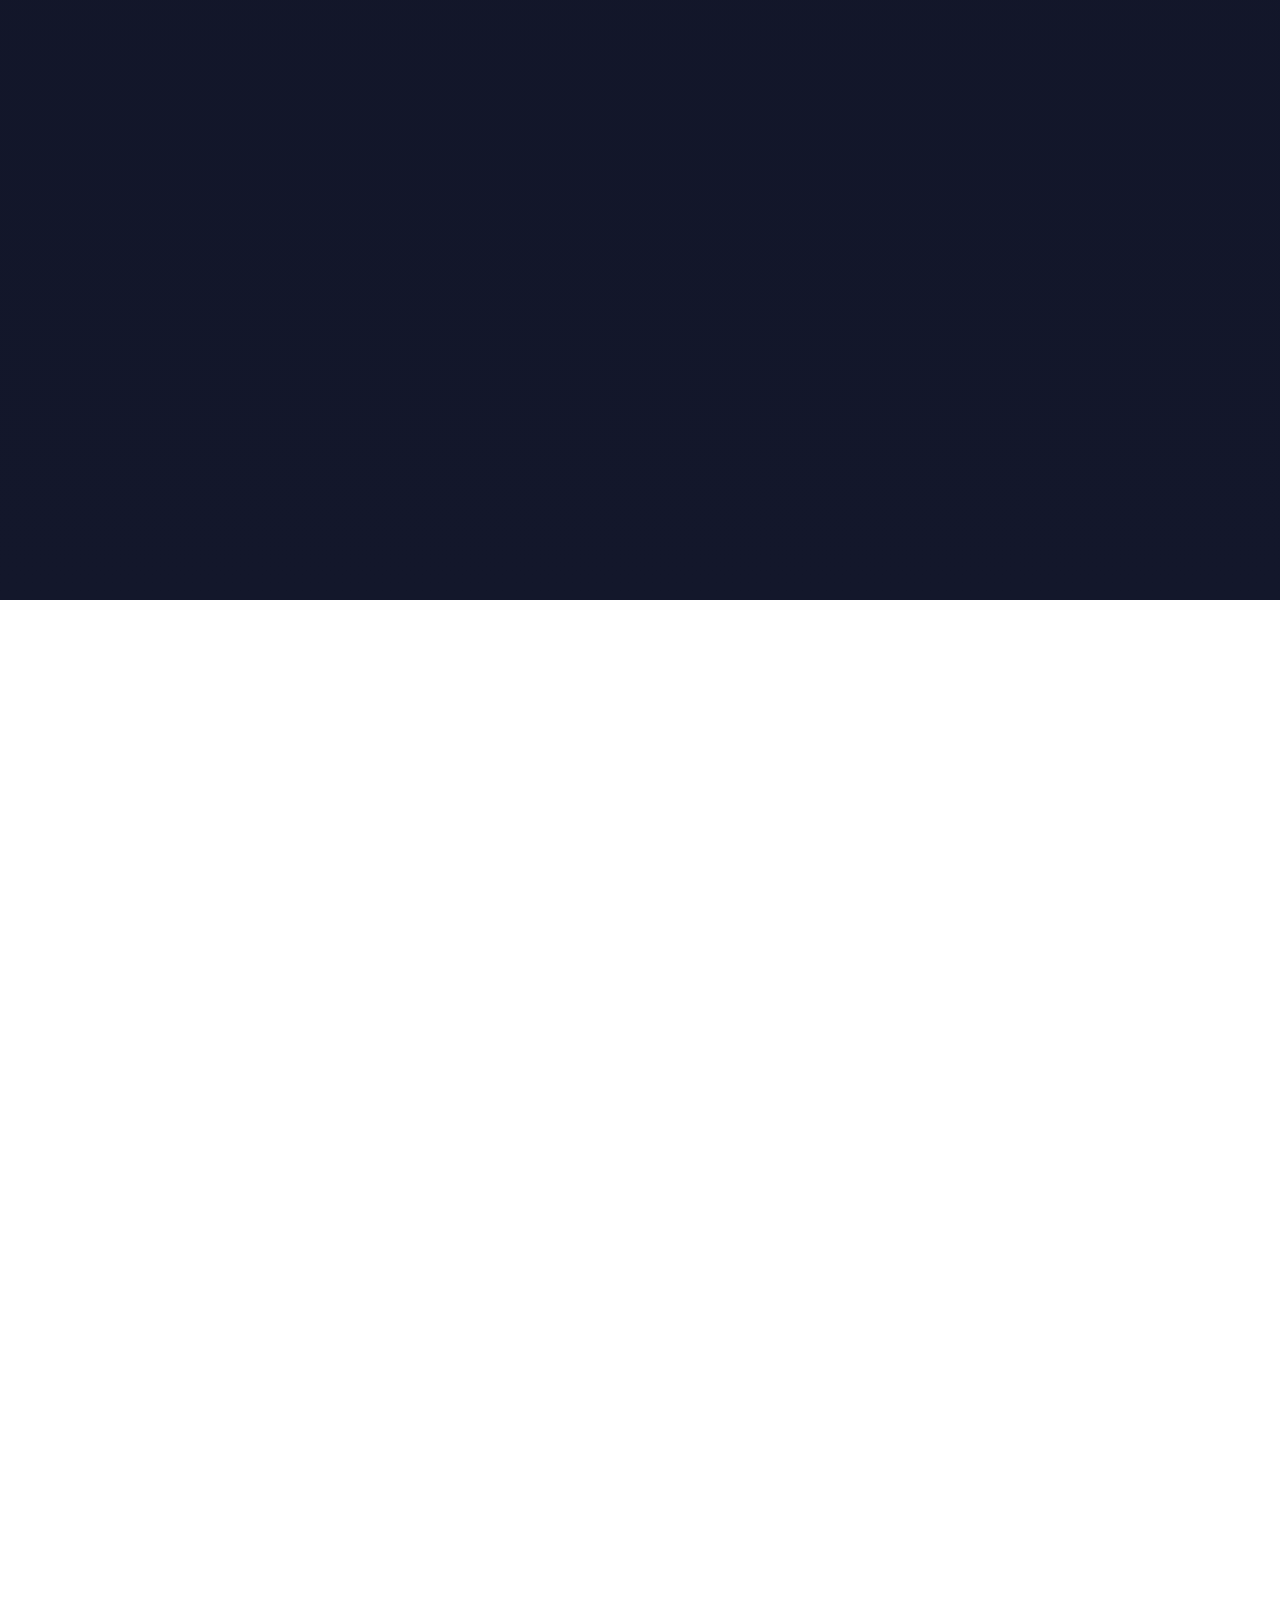
==== commit cc6e56e4: "Starstruck: rename from Afterlight Atlas, + shoot-down bolts, reachable rails, more perf Rename: - D" ====
--- a/site/index.html
+++ b/site/index.html
@@ -2256,19 +2256,19 @@
       text-shadow: 0 2px 12px rgba(0,0,0,0.55);
     }
 
-    .game-portal.afterlight-portal {
+    .game-portal.starstruck-portal {
       border: 1px solid rgba(117, 255, 177, 0.22);
       box-shadow: 0 34px 100px rgba(0,0,0,0.62), 0 0 80px rgba(98, 247, 255, 0.10), inset 0 1px 0 rgba(255,255,255,0.06);
       background: #05070d;
     }
-    .game-portal.afterlight-portal::before {
+    .game-portal.starstruck-portal::before {
       background:
         radial-gradient(circle at 30% 26%, rgba(117,255,177,0.20), transparent 30%),
         radial-gradient(circle at 78% 22%, rgba(255,210,122,0.14), transparent 26%),
         radial-gradient(circle at 60% 104%, rgba(98,247,255,0.16), transparent 38%),
         linear-gradient(180deg, rgba(6,12,12,0.30), rgba(3,6,8,0.78));
     }
-    .afterlight-portal .portal-kicker { color: #8effc0; text-shadow: 0 0 18px rgba(98,247,255,0.34); }
+    .starstruck-portal .portal-kicker { color: #8effc0; text-shadow: 0 0 18px rgba(98,247,255,0.34); }
 
     .game-portal.neon-breach-portal {
       border: 1px solid rgba(180, 77, 255, 0.24);
@@ -3011,21 +3011,21 @@
               <div class="copy-status" data-copy-status aria-live="polite"></div>
             </article>
 
-            <article class="card cool game-portal afterlight-portal reveal" aria-labelledby="afterlight-portal-title">
+            <article class="card cool game-portal starstruck-portal reveal" aria-labelledby="starstruck-portal-title">
               <div class="portal-veil" aria-hidden="true"></div>
               <p class="portal-kicker">New • endless neon explorer</p>
-              <h3 id="afterlight-portal-title">Afterlight Atlas</h3>
+              <h3 id="starstruck-portal-title">Starstruck</h3>
               <p class="portal-copy">
                 Drift through an endless luminous world — neon city districts, warm houses, forests, desert oases and snow ranges — grinding light-rails, shattering crystals, and turning back waves while you chase the glow to the next horizon.
               </p>
-              <div class="portal-pills" aria-label="Afterlight Atlas controls">
+              <div class="portal-pills" aria-label="Starstruck controls">
                 <span>Desktop: WASD + mouse</span>
                 <span>Mobile: twin-stick</span>
                 <span>Dash · slash · surge</span>
               </div>
               <div class="button-row portal-actions">
-                <a class="button cyan" href="/afterlight/"><i class="fa-solid fa-compass"></i> Explore Afterlight</a>
-                <button class="ghost-button" type="button" data-copy-link="/afterlight/"><i class="fa-solid fa-copy"></i> Copy Game Link</button>
+                <a class="button cyan" href="/starstruck/"><i class="fa-solid fa-compass"></i> Explore Starstruck</a>
+                <button class="ghost-button" type="button" data-copy-link="/starstruck/"><i class="fa-solid fa-copy"></i> Copy Game Link</button>
               </div>
               <div class="copy-status" data-copy-status aria-live="polite"></div>
             </article>
